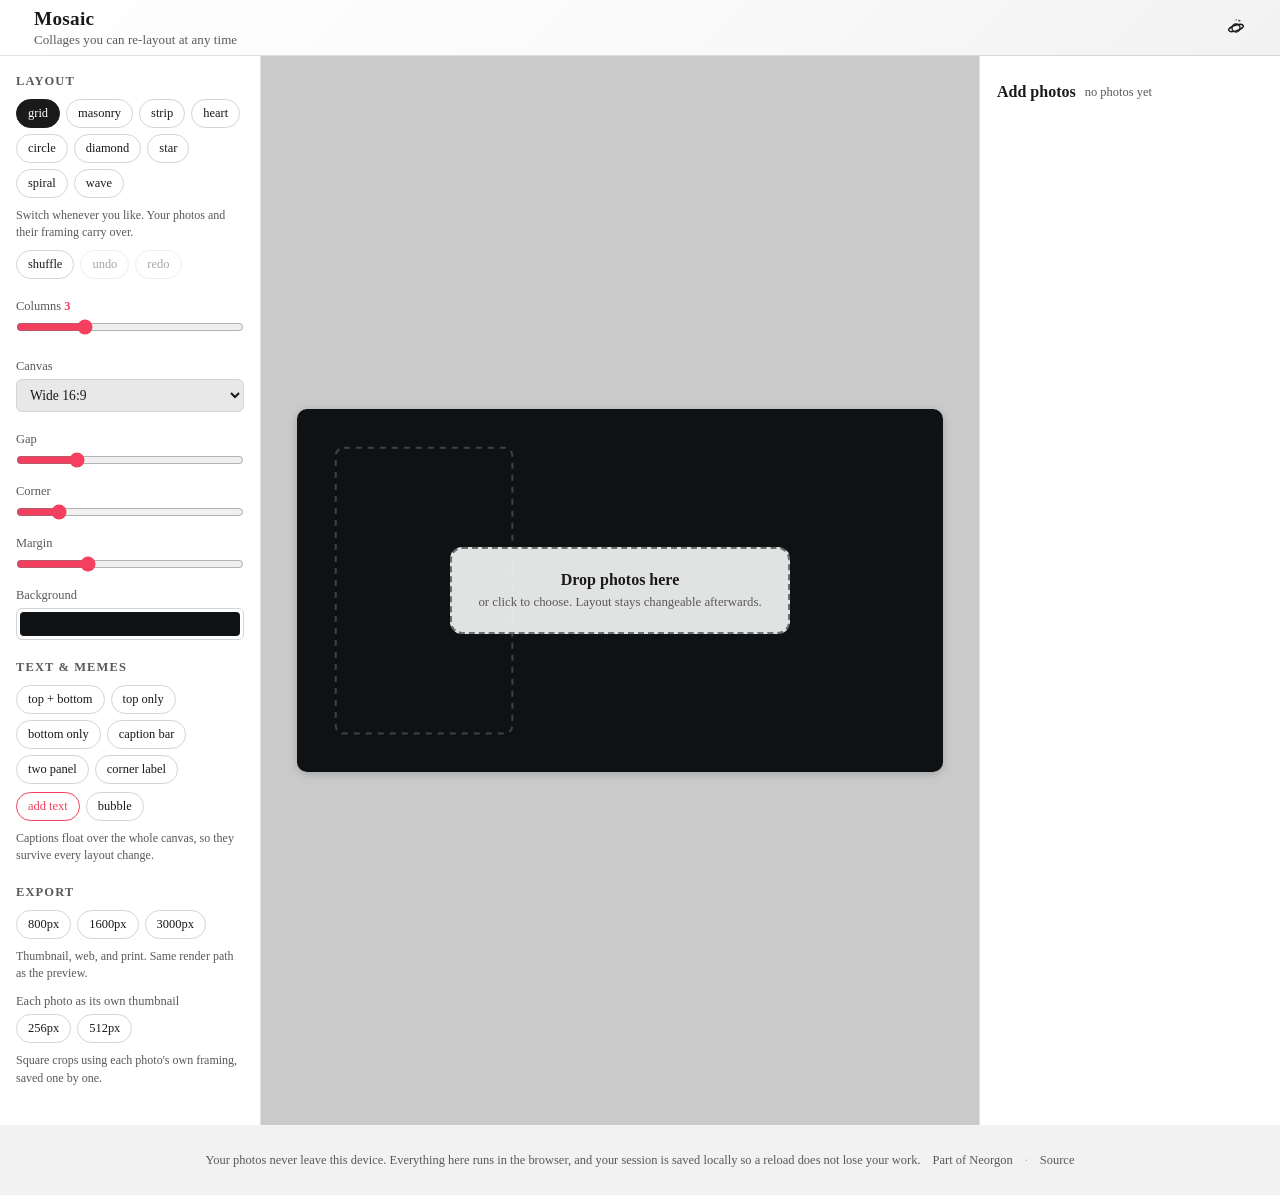
==== index.html @ 2aae2591 "05" ====
<!DOCTYPE html>
<html lang="en">
<head>
  <meta charset="UTF-8">
  <meta name="viewport" content="width=device-width, initial-scale=1.0">
  <title>Mosaic | Photo Collage Maker</title>
  <meta name="description" content="Build photo collages that stay editable: change the grid, shape or column count at any time without losing the photos you already placed">
  <meta property="og:title" content="Mosaic: Photo Collage Maker">
  <meta property="og:description" content="Change the layout after you add the photos. Nothing gets lost">
  <meta property="og:type" content="website">
  <meta property="og:url" content="https://mosaic.neorgon.com/">
  <meta property="og:site_name" content="Neorgon">
  <meta name="twitter:card" content="summary_large_image">
  <meta name="twitter:title" content="Mosaic: Photo Collage Maker">
  <meta name="twitter:description" content="Change the layout after you add the photos. Nothing gets lost">
  <meta name="robots" content="index, follow">
  <link rel="canonical" href="https://mosaic.neorgon.com/">
  <meta property="og:locale" content="en_US">
  <meta name="theme-color" content="#040714">
  <meta property="og:image" content="https://mosaic.neorgon.com/og-preview.jpg">
  <meta property="og:image:width" content="1200">
  <meta property="og:image:height" content="630">
  <meta name="twitter:image" content="https://mosaic.neorgon.com/og-preview.jpg">
  <link rel="icon" type="image/x-icon" href="https://cdn.neorgon.org/v1.0.0/favicon.ico" />
  <!-- Fleet design tokens: canonical, do not redeclare locally (PROJECTS.md section 5) -->
  <link rel="stylesheet" href="https://cdn.neorgon.org/v1.0.0/styles/base.css">
  <link rel="stylesheet" href="css/style.css">
  <!-- Neorgon Header Kit (vendored; ?header=live swaps CSS to CDN). Keep after style.css. The kit owns the header. -->
  <script>(function(){var m=location.search.match(/[?&]theme=([\w-]+)/)||document.cookie.match(/(?:^|;\s*)neo_theme=([\w-]+)/);if(m&&m[1]!=='default')document.documentElement.dataset.theme=decodeURIComponent(m[1]);})();</script>
  <link rel="stylesheet" href="css/neorgon-header.css">
  <link rel="stylesheet" href="css/neorgon-themes.css">
  <link rel="stylesheet" href="https://cdn.neorgon.org/v1.0.0/header/season.css">
  <script defer src="js/neorgon-header.js"></script>
  <!-- Neorgon Footer Kit (vendored). Pins the footer to the viewport floor on short
       pages and builds the meta bar + back-to-top. See packages/neorgon-ui/footer/README.md.
       Optional stamps: <meta name="neo-repo"|"neo-version"|"neo-updated"> -->
  <meta name="neo-repo" content="energon-a-secas/mosaic-site">
  <link rel="stylesheet" href="css/neorgon-footer.css">
  <script defer src="js/neorgon-footer.js"></script>
  <script type="application/ld+json">
  {
    "@context": "https://schema.org",
    "@type": "WebApplication",
    "name": "Mosaic",
    "description": "Build photo collages that stay editable: change the grid, shape or column count at any time without losing the photos you already placed",
    "url": "https://mosaic.neorgon.com/",
    "applicationCategory": "MultimediaApplication",
    "operatingSystem": "Any",
    "offers": { "@type": "Offer", "price": "0", "priceCurrency": "USD" },
    "author": { "@type": "Organization", "name": "Neorgon", "url": "https://neorgon.com/" }
  }
  </script>
</head>
<body data-season="off">

  <a class="skip-link" href="#main">Skip to content</a>

  <!-- Neorgon Header Kit contract (packages/neorgon-ui/header/README.md).
       data-header-mode: hub (glass) | content (sticky gradient) | app (slim, auto-hides on scroll).
       Pick content for learning/content sites, app for tool-dense sites. -->
  <header class="header-bar" data-header-mode="app" data-header-skin="custom">
    <div class="header-logo">
      <a href="./" class="header-title-link">
        <img src="https://cdn.neorgon.org/v1.0.0/energon-classic-logo.png" class="header-logo-img" alt="">
        <div class="header-title-wrap">
        <h1>Mosaic</h1>
        <div class="header-subtitle">Collages you can re-layout at any time</div>
      
        </div>
      </a>
    </div>

    <!-- .header-right owns margin-left:auto; home icon is always last. -->
    <div class="header-right">
      <!-- Action buttons (omit .header-actions entirely if the site has none).
           Mark the 1–2 primary controls with data-keep-mobile, everything else
           collapses into the ⋯ overflow menu at ≤700px (handled by neorgon-header.js).
      <div class="header-actions">
        <button class="btn btn--ghost btn--sm" id="someFeatureBtn" data-keep-mobile>Feature</button>
        <button class="btn btn--ghost btn--sm" id="secondaryBtn">Secondary</button>
      </div>
      -->

      <!-- Auth toggle (Pattern B/C sites): lives in .header-right, keeps data-keep-mobile.
      <button class="auth-toggle" id="authToggle" aria-label="Account" data-keep-mobile>
        <svg viewBox="0 0 24 24" width="22" height="22" fill="none" stroke="currentColor" stroke-width="1.5" stroke-linecap="round" stroke-linejoin="round" xmlns="http://www.w3.org/2000/svg" aria-hidden="true">
          <circle cx="12" cy="12" r="9"/>
          <circle cx="12" cy="10" r="3"/>
          <path d="M6 19c1.2-3 3.5-4 6-4s4.8 1 6 4"/>
        </svg>
      </button>
      -->

      <a class="header-home" href="https://neorgon.com/" title="neorgon.com" aria-label="Neorgon home">
        <svg class="nh-hub-icon" viewBox="0 0 24 24" fill="none" stroke="currentColor" stroke-width="1.5" stroke-linecap="round" stroke-linejoin="round" xmlns="http://www.w3.org/2000/svg" aria-hidden="true">
          <circle cx="12" cy="12" r="4.4"/>
          <ellipse cx="12" cy="12" rx="8.4" ry="3" transform="rotate(-18 12 12)"/>
          <g class="nh-orbit">
            <path d="M17.5 4.2 14.2 2.7l.9 1.4-.6 1.1z" fill="currentColor" stroke="none"/>
            <circle cx="12.6" cy="3" r=".7" fill="currentColor" stroke="none" opacity=".55"/>
            <circle cx="11.1" cy="3.3" r=".55" fill="currentColor" stroke="none" opacity=".35"/>
            <circle cx="9.8" cy="3.7" r=".4" fill="currentColor" stroke="none" opacity=".2"/>
          </g>
        </svg>
      </a>
    </div>
  </header>

  <!-- Auth panel (uncomment when using Pattern B or C, add auth event handlers to js/events.js) -->
  <!--
  <div class="auth-panel" id="authPanel">
    <div class="auth-panel-inner">
      <div id="authGate">
        <div class="auth-tabs">
          <button class="auth-tab active" data-tab="login">Log In</button>
          <button class="auth-tab" data-tab="register">Register</button>
        </div>
        <div class="auth-form" id="authLoginForm">
          <input type="text" id="authLoginUser" placeholder="Username" autocomplete="username" maxlength="20">
          <input type="password" id="authLoginPass" placeholder="Password" autocomplete="current-password">
          <button class="auth-submit" id="authLoginBtn">Log In</button>
        </div>
        <div class="auth-form" id="authRegisterForm" hidden>
          <input type="text" id="authRegUser" placeholder="Choose a username" autocomplete="username" maxlength="20">
          <input type="password" id="authRegPass" placeholder="Choose a password" autocomplete="new-password">
          <button class="auth-submit" id="authRegBtn">Register</button>
        </div>
      </div>
      <div id="authUser" hidden>
        <span class="auth-username" id="authUsername"></span>
        <button class="auth-logout" id="authLogout">Log out</button>
      </div>
    </div>
  </div>
  <div class="auth-divider"></div>
  -->

  <!-- Main content: replace with your app's HTML structure -->
  <main id="main">
    <input type="file" id="file" accept="image/*" multiple hidden>

    <section class="board" aria-label="Collage editor">

      <aside class="rail" id="rail" aria-label="Layout controls">
          <button type="button" class="sheet-close" data-sheet-close>Close</button>
        <div class="grp">
          <h2 class="grp-t">Layout</h2>
          <div class="chips" role="group" aria-label="Layout style">
            <button type="button" class="chip" data-layout="grid">grid</button>
            <button type="button" class="chip" data-layout="masonry">masonry</button>
            <button type="button" class="chip" data-layout="strip">strip</button>
            <button type="button" class="chip" data-layout="heart">heart</button>
            <button type="button" class="chip" data-layout="circle">circle</button>
            <button type="button" class="chip" data-layout="diamond">diamond</button>
            <button type="button" class="chip" data-layout="star">star</button>
            <button type="button" class="chip" data-layout="spiral">spiral</button>
            <button type="button" class="chip" data-layout="wave">wave</button>
          </div>
          <p class="hint">Switch whenever you like. Your photos and their framing carry over.</p>
          <div class="chips" style="margin-top:8px">
            <button type="button" class="chip" data-act="shuffle" title="Shuffle (R)">shuffle</button>
            <button type="button" class="chip" data-act="undo" title="Undo (Cmd Z)" disabled>undo</button>
            <button type="button" class="chip" data-act="redo" title="Redo (Cmd Shift Z)" disabled>redo</button>
          </div>
        </div>

        <div class="grp" data-cols-row>
          <label class="lab" for="cols">Columns <b data-cols-out>3</b></label>
          <input id="cols" type="range" min="1" max="8" step="1" data-param="cols">
        </div>

        <div class="grp">
          <label class="lab" for="ratio">Canvas</label>
          <select id="ratio" data-param="ratio">
            <option value="1:1">Square 1:1</option>
            <option value="4:5">Portrait 4:5</option>
            <option value="9:16">Story 9:16</option>
            <option value="3:2">Landscape 3:2</option>
            <option value="16:9" selected>Wide 16:9</option>
          </select>
        </div>

        <div class="grp">
          <label class="lab" for="gap">Gap</label>
          <input id="gap" type="range" min="0" max="48" step="1" data-param="gap">
          <label class="lab" for="radius">Corner</label>
          <input id="radius" type="range" min="0" max="48" step="1" data-param="radius">
          <label class="lab" for="pad">Margin</label>
          <input id="pad" type="range" min="0" max="80" step="1" data-param="pad">
          <label class="lab" for="bg">Background</label>
          <input id="bg" type="color" data-param="background">
        </div>

        <div class="grp">
          <h2 class="grp-t">Text &amp; memes</h2>
          <div class="chips" data-presets></div>
          <div class="chips" style="margin-top:8px">
            <button type="button" class="chip chip--go" data-act="addtext">add text</button>
            <button type="button" class="chip" data-act="addbubble">bubble</button>
          </div>
          <p class="hint">Captions float over the whole canvas, so they survive every layout change.</p>
        </div>

        <div class="grp">
          <h2 class="grp-t">Export</h2>
          <div class="chips">
            <button type="button" class="chip" data-export="800">800px</button>
            <button type="button" class="chip" data-export="1600">1600px</button>
            <button type="button" class="chip" data-export="3000">3000px</button>
          </div>
          <p class="hint">Thumbnail, web, and print. Same render path as the preview.</p>

          <label class="lab">Each photo as its own thumbnail</label>
          <div class="chips">
            <button type="button" class="chip" data-thumbs="256">256px</button>
            <button type="button" class="chip" data-thumbs="512">512px</button>
          </div>
          <p class="hint">Square crops using each photo's own framing, saved one by one.</p>
        </div>
      </aside>

      <div class="stage-wrap">
        <div class="stage-box">
          <canvas id="stage" aria-label="Collage preview"></canvas>
          <button type="button" id="empty" class="empty">
            <strong>Drop photos here</strong>
            <span>or click to choose. Layout stays changeable afterwards.</span>
          </button>
        </div>
      </div>

      <aside class="side" id="side" aria-label="Photos and editing">
          <button type="button" class="sheet-close" data-sheet-close>Close</button>
        <div class="side-head">
          <button type="button" class="btn btn--sm" data-act="add">Add photos</button>
          <span class="count" id="count">no photos yet</span>
          <button type="button" class="btn btn--ghost btn--sm" data-act="clear">Clear</button>
        </div>
        <ul id="strip" class="strip" aria-label="Photo pool"></ul>

        <div id="textins" class="ins" hidden>
          <h2 class="grp-t">Caption</h2>
          <textarea id="otext" rows="2" data-o="text" aria-label="Caption text"></textarea>
          <div class="chips" data-ofonts></div>
          <label class="lab" for="ocolor">Fill</label>
          <input id="ocolor" type="color" data-o="color">
          <label class="lab" for="ostroke">Outline</label>
          <input id="ostroke" type="color" data-o="stroke">
          <label class="lab" for="ostrokew">Outline weight</label>
          <input id="ostrokew" type="range" min="0" max="0.25" step="0.005" data-o="strokeRatio">
          <label class="lab" for="orot">Rotate</label>
          <input id="orot" type="range" min="-45" max="45" step="1" data-o="rot">
          <label class="lab" for="osize">Box width</label>
          <input id="osize" type="range" min="0.15" max="1" step="0.01" data-o="w">
          <div class="chips">
            <button type="button" class="chip" data-o-toggle="upper">CAPS</button>
            <button type="button" class="chip" data-o-align="left">left</button>
            <button type="button" class="chip" data-o-align="center">centre</button>
            <button type="button" class="chip" data-o-align="right">right</button>
          </div>
          <div class="chips">
            <button type="button" class="chip" data-act="delovl">remove caption</button>
          </div>
          <p class="hint">Drag it on the canvas to move it.</p>
        </div>

        <div id="inspector" class="ins" hidden>
          <h2 class="grp-t" data-ins-name>Photo</h2>
          <p class="hint" style="margin:0 0 10px">Drag a photo to reframe it, scroll to zoom. Hold shift and drag to swap two cells.</p>
          <label class="lab" for="zoom">Zoom</label>
          <input id="zoom" type="range" min="1" max="4" step="0.01" data-tf="zoom">
          <label class="lab" for="ox">Nudge across</label>
          <input id="ox" type="range" min="-1" max="1" step="0.01" data-tf="ox">
          <label class="lab" for="oy">Nudge down</label>
          <input id="oy" type="range" min="-1" max="1" step="0.01" data-tf="oy">
          <label class="lab" for="rot">Rotate</label>
          <input id="rot" type="range" min="-180" max="180" step="1" data-tf="rot">

          <div class="chips">
            <button type="button" class="chip" data-flip="h">flip H</button>
            <button type="button" class="chip" data-flip="v">flip V</button>
            <button type="button" class="chip" data-act="fit">fit square</button>
            <button type="button" class="chip" data-act="reset">reset</button>
          </div>
          <div class="chips">
            <button type="button" class="chip" data-act="hero" title="Make this a 2x2 block (H)">hero 2x2</button>
          </div>

          <label class="lab" for="bright">Brightness</label>
          <input id="bright" type="range" min="40" max="180" step="1" data-adj="bright">
          <label class="lab" for="contrast">Contrast</label>
          <input id="contrast" type="range" min="40" max="200" step="1" data-adj="contrast">
          <label class="lab" for="sat">Saturation</label>
          <input id="sat" type="range" min="0" max="220" step="1" data-adj="sat">

          <label class="lab">Filter</label>
          <div class="chips" data-filters></div>

          <label class="lab" for="tol">Background tolerance</label>
          <input id="tol" type="range" min="8" max="90" step="1" value="32" data-tol>
          <div class="chips">
            <button type="button" class="chip chip--go" data-act="cutout">Remove background</button>
            <button type="button" class="chip" data-act="restore" hidden>Undo cutout</button>
          </div>
          <p class="hint">Flood fill from the edges. Strong on flat backdrops, weak on hair.</p>
        </div>
      </aside>
    </section>

    <nav class="sheet-tabs" aria-label="Editor panels">
      <button type="button" data-sheet="rail" aria-expanded="false" aria-controls="rail">Layout</button>
      <button type="button" data-sheet="side" aria-expanded="false" aria-controls="side">Photos</button>
    </nav>
  </main>

  <footer class="neo-footer" data-footer-mode="minimal">
    Your photos never leave this device. Everything here runs in the browser, and
    your session is saved locally so a reload does not lose your work.
  </footer>

  <script type="module" src="js/app.js"></script>
</body>
</html>
---- css/style.css ----
@media (max-width: 1080px) {
  .board { grid-template-columns: 200px minmax(0, 1fr) 260px; }
  .rail, .side { padding: 14px 12px; }
}

/* ── Phone: the canvas is the app, the panels are drawers ──────────────────
   Stacking three scrolling columns puts the stage below a wall of controls,
   which is the opposite of what someone making a quick collage needs. Instead
   the stage owns the viewport and each panel becomes a bottom sheet, one at a
   time, reachable from a fixed tab bar within thumb range. */
@media (max-width: 780px) {
  .board {
    display: block;
    min-height: calc(100dvh - 56px);
    background: var(--s-surround);
  }
  .stage-wrap {
    padding: 12px;
    min-height: calc(100dvh - 56px - var(--sheet-peek, 56px));
  }

  .rail, .side {
    position: fixed;
    left: 0; right: 0; bottom: 0;
    z-index: 40;
    max-height: 62dvh;
    overflow-y: auto;
    padding: 16px 16px calc(16px + env(safe-area-inset-bottom));
    background: var(--s-panel);
    border-top: 1px solid var(--b-subtle);
    border-radius: 14px 14px 0 0;
    box-shadow: 0 -8px 28px rgba(0,0,0,.16);
    transform: translateY(100%);
    transition: transform .22s var(--ease-out);
  }
  .rail[data-open], .side[data-open] { transform: translateY(0); }

  /* One sheet at a time: a second open sheet would cover the canvas entirely. */
  .sheet-tabs {
    position: fixed;
    left: 0; right: 0; bottom: 0;
    z-index: 50;
    display: flex;
    gap: 8px;
    padding: 8px 12px calc(8px + env(safe-area-inset-bottom));
    background: var(--s-panel);
    border-top: 1px solid var(--b-subtle);
  }
  .sheet-tabs button {
    flex: 1;
    min-height: 44px;            /* WCAG 2.5.8 floor is 24px; 44 is thumb-comfortable */
    font: inherit; font-size: .82rem; font-weight: 600;
    border: 1px solid var(--b-control);
    border-radius: 10px;
    background: transparent;
    color: var(--t-primary);
  }
  .sheet-tabs button[aria-expanded="true"] {
    background: var(--t-primary); color: #fff; border-color: var(--t-primary);
  }
  .sheet-close {
    position: sticky; top: 0; z-index: 1;
    display: block; min-height: 44px;
    /* Pull out to the sheet's padding so the bar spans full width, then push the
       content clear of it. Without the bottom margin the first heading scrolls
       under an opaque sticky bar and reads as clipped. */
    margin: -16px -16px 18px;
    width: calc(100% + 32px);
    padding: 12px;
    border: 0; border-bottom: 1px solid var(--b-hairline);
    background: var(--s-panel); color: var(--t-secondary);
    font: inherit; font-size: .82rem; cursor: pointer;
  }
  .rail .grp:first-of-type, .side .side-head { margin-top: 0; }

  /* Controls get thumb-sized rather than mouse-sized. */
  .chip { min-height: 36px; padding: 8px 13px; }
  .thumb-x { opacity: 1; width: 26px; height: 26px; }   /* no hover on touch */
  input[type="range"] { height: 32px; }
  .strip { grid-template-columns: repeat(auto-fill, minmax(64px, 1fr)); }
}

@media (min-width: 781px) { .sheet-tabs, .sheet-close { display: none; } }

/* ── Reset & base ──────────────────────────────────────────── */
*, *::before, *::after { margin: 0; padding: 0; box-sizing: border-box; }

/*
 * ── Design tokens ─────────────────────────────────────────────
 *
 * Canonical tokens (colors, font, type scale, spacing, radii) come from the CDN:
 *   https://cdn.neorgon.org/v1.0.0/styles/base.css   (linked in index.html)
 * Do NOT redeclare them here — a local copy is how the fleet drifted. The block
 * below holds only what base.css does not define, plus the per-site accent.
 *
 * Motion: base.css still ships --ease-snap (bounce) for legacy sites, but it is
 * deprecated for new work (impeccable law: ease-out exponential, no bounce).
 * Use --ease-out below.
 */

:root {
  /* Per-site identity — set to this site's hub card accent (PROJECTS.md section 4) */
  --accent: #f43f5e;
  --accent-bright: #fb7185;

  /* Site extras base.css does not define */
  --surface-toast: #1a1730;
  --danger: #e11d48;
  --danger-hover: #f43f5e;
  --ease-out: cubic-bezier(0.22, 1, 0.36, 1);
  --control-height: 44px;
  --control-height-sm: 36px;
  --shadow-card: 0 12px 28px rgba(15, 23, 42, 0.5);
  --shadow-modal: 0 24px 48px rgba(2, 6, 23, 0.58);
  --z-sticky-header: 200;
  --z-modal: 400;
  --z-toast: 500;
}

/* Author display values (e.g. .section/.stack flex) would otherwise defeat the
   hidden attribute — restore its authority once, globally. */
[hidden] { display: none !important; }

html { height: 100%; }
body {
  font-family: var(--font);
  background: var(--bg);
  min-height: 100%;
  color: var(--text-primary);
  display: flex; flex-direction: column;
}

body.modal-open {
  overflow: hidden;
}

main#main {
  flex: 1;
  display: flex;
  flex-direction: column;
  min-height: 0;
  width: 100%;
}

/* ── Layout ────────────────────────────────────────────────── */
/*
 * GOTCHA: body { display:flex; flex-direction:column } + margin: 0 auto
 * on a child collapses its width — always pair with width: 100%.
 *
 * GOTCHA: External images (YouTube ggpht, Gravatar, etc.) may block loading
 * when the Referer header points to localhost or an unknown origin. Fix:
 * 1. Add <meta name="referrer" content="no-referrer"> in <head> (global)
 * 2. Or add referrerpolicy="no-referrer" on each <img> tag
 */
.container {
  max-width: 900px;
  width: 100%;
  margin: 0 auto;
  padding: var(--space-6);
  flex: 1;
}

/* Vertical rhythm: use inside .container or nested regions */
.stack {
  display: flex;
  flex-direction: column;
  gap: var(--space-6);
}
.stack--tight { gap: var(--space-4); }
.stack--loose { gap: var(--space-8); }

/* Page section: title row + body (replaces “card everything” for grouping) */
.section {
  display: flex;
  flex-direction: column;
  gap: var(--space-4);
}
.section__header {
  display: flex;
  flex-wrap: wrap;
  align-items: flex-end;
  justify-content: space-between;
  gap: var(--space-4);
}
.section__titles {
  display: flex;
  flex-direction: column;
  gap: var(--space-1);
  min-width: 0;
}
.section__title {
  font-size: var(--text-xl);
  font-weight: 600;
  letter-spacing: 0.02em;
  color: var(--text-primary);
}
.section__lead {
  font-size: var(--text-sm);
  color: var(--text-muted);
  line-height: 1.45;
  max-width: 52ch;
}
.section__lead code {
  font-family: ui-monospace, SFMono-Regular, Menlo, Monaco, Consolas, "Liberation Mono", monospace;
  font-size: 0.92em;
  color: var(--text-secondary);
}
.stack > .card { margin-bottom: 0; }
.toolbar {
  display: flex;
  flex-wrap: wrap;
  align-items: center;
  gap: var(--space-2);
}

/* ── Header ────────────────────────────────────────────────────
 * Owned by the Neorgon Header Kit (css/neorgon-header.css — canonical
 * source: packages/neorgon-ui/header/). Do NOT style .header-bar,
 * .header-logo*, .header-title-link, .header-subtitle, .header-right,
 * .header-actions, or .header-home here. Auth styles (.auth-*) stay
 * site-owned below.
 */
nav {
  display: flex;
  align-items: center;
  gap: var(--space-2);
}

/* ── Buttons (canonical) ─────────────────────────────────────
 * Use .btn + a variant. Aliases: .nav-link = toolbar ghost; .auth-* map below.
 */
.btn {
  display: inline-flex;
  align-items: center;
  justify-content: center;
  gap: var(--space-2);
  min-height: var(--control-height);
  padding: 0 var(--space-4);
  border-radius: var(--radius-sm);
  font-family: inherit;
  font-size: var(--text-sm);
  font-weight: 600;
  line-height: 1.2;
  text-decoration: none;
  cursor: pointer;
  border: 1px solid transparent;
  background: transparent;
  color: var(--text-primary);
  transition:
    background-color var(--dur),
    color var(--dur),
    border-color var(--dur),
    box-shadow var(--dur),
    transform var(--dur-fast);
  -webkit-tap-highlight-color: transparent;
}
.btn:disabled,
.btn[aria-disabled="true"] {
  opacity: 0.45;
  cursor: not-allowed;
  pointer-events: none;
}
.btn--sm {
  min-height: var(--control-height-sm);
  padding: 0 var(--space-3);
  font-size: var(--text-xs);
}
.btn--block { width: 100%; }
.btn--icon {
  min-width: var(--control-height);
  padding: 0;
}
.btn--primary {
  background: var(--accent);
  color: #fff;
  border-color: transparent;
}
.btn--primary:hover { background: var(--accent-bright); }
.btn--secondary {
  background: var(--surface-2);
  color: var(--text-primary);
  border-color: var(--border-strong);
}
.btn--secondary:hover {
  background: rgba(255, 255, 255, 0.1);
}
.btn--ghost {
  background: transparent;
  color: rgba(255,255,255,0.92);
  border-color: rgba(255,255,255,0.18);
}
.btn--ghost:hover {
  background: rgba(255,255,255,0.1);
  color: #fff;
}
.btn--danger {
  background: var(--danger);
  color: #fff;
  border-color: transparent;
}
.btn--danger:hover { background: var(--danger-hover); }

/* Toolbar ghost (header nav) — same as .btn.btn--ghost.btn--sm */
.nav-link {
  display: inline-flex;
  align-items: center;
  justify-content: center;
  min-height: var(--control-height);
  padding: 0 var(--space-3);
  border: 1px solid rgba(255,255,255,0.18);
  border-radius: var(--radius-sm);
  background: transparent;
  color: rgba(255,255,255,0.92);
  cursor: pointer;
  font-family: inherit;
  font-size: var(--text-sm);
  font-weight: 600;
  transition: background-color var(--dur), color var(--dur), border-color var(--dur);
}
.nav-link:hover {
  background: rgba(255,255,255,0.1);
  color: #fff;
}

.auth-toggle {
  display: flex;
  align-items: center;
  justify-content: center;
  min-width: var(--control-height);
  min-height: var(--control-height);
  padding: 0;
  border: 1px solid rgba(255,255,255,0.18);
  border-radius: var(--radius-sm);
  background: transparent;
  color: rgba(255,255,255,0.92);
  cursor: pointer;
  font-family: inherit;
  transition: background-color var(--dur), color var(--dur), border-color var(--dur);
}
.auth-toggle:hover {
  background: rgba(255,255,255,0.1);
  color: #fff;
}
.auth-toggle svg {
  width: 22px;
  height: 22px;
  flex-shrink: 0;
  display: block;
}
.auth-toggle.logged-in { color: var(--accent); }
.auth-toggle.logged-in svg circle:nth-of-type(2) {
  fill: currentColor;
  stroke: none;
}

/* ── Sheet (inline panel under header) — not a modal ─────────
 * Use for auth, filters, compact forms. No backdrop; page scrolls.
 * For blocking overlays use .modal below.
 */
.auth-panel {
  background: rgba(255,255,255,0.02);
  border-bottom: 1px solid var(--border-subtle);
  max-height: 0;
  overflow: hidden;
  transition: max-height 0.3s ease-out;
}
.auth-panel.open { max-height: 300px; }
.auth-panel-inner {
  padding: var(--space-6);
  max-width: 400px;
  margin: 0 auto;
}
.auth-tabs {
  display: flex;
  gap: var(--space-2);
  margin-bottom: var(--space-4);
}
.auth-tab {
  flex: 1;
  min-height: var(--control-height-sm);
  padding: 0 var(--space-4);
  border: 1px solid var(--border);
  border-radius: var(--radius-sm);
  background: transparent;
  color: var(--text-muted);
  cursor: pointer;
  font-family: inherit;
  font-size: var(--text-sm);
  font-weight: 600;
  transition: background-color var(--dur), color var(--dur), border-color var(--dur);
}
.auth-tab.active {
  background: var(--surface-2);
  color: var(--text-primary);
  border-color: var(--border-strong);
}
.auth-form input {
  width: 100%;
  padding: var(--space-3) var(--space-4);
  margin-bottom: var(--space-3);
  border: 1px solid var(--border);
  border-radius: var(--radius-sm);
  background: var(--surface-1);
  color: var(--text-primary);
  font-size: var(--text-sm);
  font-family: inherit;
}
.auth-submit {
  width: 100%;
  min-height: var(--control-height);
  padding: 0 var(--space-4);
  border: none;
  border-radius: var(--radius-sm);
  background: var(--accent);
  color: #fff;
  font-family: inherit;
  font-weight: 600;
  font-size: var(--text-sm);
  cursor: pointer;
  transition: background-color var(--dur);
}
.auth-submit:hover { background: var(--accent-bright); }
#authUser {
  display: flex;
  align-items: center;
  justify-content: space-between;
  gap: var(--space-4);
}
.auth-username {
  color: var(--text-primary);
  font-weight: 600;
}
.auth-logout {
  min-height: var(--control-height-sm);
  padding: 0 var(--space-3);
  border: 1px solid var(--border);
  border-radius: var(--radius-sm);
  background: transparent;
  color: var(--text-muted);
  cursor: pointer;
  font-family: inherit;
  font-size: var(--text-sm);
  font-weight: 600;
  transition: background-color var(--dur), color var(--dur), border-color var(--dur);
}
.auth-logout:hover {
  background: var(--surface-2);
  color: var(--text-primary);
}
.auth-divider {
  height: 1px;
  background: var(--border-subtle);
}

/* ── Modal (blocking overlay) ──────────────────────────────── */
.modal[hidden] {
  display: none !important;
}
.modal {
  position: fixed;
  inset: 0;
  z-index: var(--z-modal);
  display: flex;
  align-items: center;
  justify-content: center;
  padding: var(--space-4);
}
.modal__backdrop {
  position: absolute;
  inset: 0;
  background: rgba(2, 4, 12, 0.85);
  -webkit-backdrop-filter: blur(10px); /* Safari still needs the prefix */
  backdrop-filter: blur(10px);
}
.modal__dialog {
  position: relative;
  z-index: 1;
  display: flex;
  flex-direction: column;
  width: min(100%, 520px);
  max-height: min(90vh, 680px);
  overflow: hidden;
  background: var(--surface-1);
  border: 1px solid var(--border-strong);
  border-radius: var(--radius-lg);
  box-shadow: var(--shadow-modal);
}
/* For modals holding option grids or editors — narrow dialogs cramp them */
.modal__dialog--wide {
  width: min(100%, 760px);
}
.modal__header {
  display: flex;
  align-items: center;
  justify-content: space-between;
  gap: var(--space-4);
  padding: var(--space-4) var(--space-6);
  border-bottom: 1px solid var(--border-subtle);
}
.modal__header h2 {
  font-size: var(--text-lg);
  font-weight: 600;
  color: var(--text-primary);
}
.modal__body {
  padding: var(--space-6);
  overflow: auto;
  font-size: var(--text-sm);
  color: var(--text-secondary);
  line-height: 1.55;
}
.modal__body code {
  font-family: ui-monospace, SFMono-Regular, Menlo, Monaco, Consolas, "Liberation Mono", monospace;
  font-size: 0.9em;
  color: var(--text-primary);
}
.modal__footer {
  display: flex;
  flex-wrap: wrap;
  justify-content: flex-end;
  gap: var(--space-2);
  padding: var(--space-4) var(--space-6);
  border-top: 1px solid var(--border-subtle);
}

/* ── Card ──────────────────────────────────────────────────── */
/*
 * GOTCHA: backdrop-filter creates a stacking context — dropdowns inside
 * a card can be clipped by a later card's stacking context. Fix by adding
 * position: relative; z-index: 10 to the card that owns the open dropdown.
 *
 * Default: static surface (no hover lift — avoids generic “dashboard demo”).
 * Use .card--interactive for raised hover + entrance motion.
 *
 * GOTCHA: a <button> or <a> used AS a card does not inherit body text color —
 * buttons default to canvas text (near-black), rendering invisible on the dark
 * bg. When a card is an interactive element, set color: var(--text-primary)
 * and font-family: var(--font) explicitly on it.
 */
.card {
  background: var(--surface-1);
  border: 1px solid var(--border);
  border-radius: var(--radius-lg);
  padding: var(--space-6);
  margin-bottom: var(--space-6);
  backdrop-filter: blur(10px);
  transition: border-color var(--dur), box-shadow var(--dur);
}
.card:hover {
  border-color: var(--border-strong);
  box-shadow: 0 8px 20px rgba(15, 23, 42, 0.45);
}
.card--interactive {
  transition:
    transform var(--dur) ease-out,
    box-shadow var(--dur) ease-out,
    border-color var(--dur);
  animation: fadeIn 0.35s ease-out both;
}
.card--interactive:hover {
  transform: translateY(-3px);
  box-shadow: var(--shadow-card);
  border-color: var(--border-strong);
}
.card--enter {
  animation: fadeIn 0.35s ease-out both;
}
.card--flat:hover {
  box-shadow: none;
}
/* Card with an action row, in an equal-height grid: pin the toolbar to the
   bottom so buttons align across cards whose text wraps differently. */
.card--actions {
  display: flex;
  flex-direction: column;
}
.card--actions > .toolbar:last-child {
  margin-top: auto;
}

/* ── Button press feedback ─────────────────────────────────── */
button:active,
.btn:active,
.nav-link:active,
.auth-toggle:active,
.auth-tab:active,
.auth-submit:active,
.auth-logout:active {
  transform: scale(0.98);
  transition-duration: var(--dur-fast);
}

@keyframes fadeIn {
  from { opacity: 0; transform: translateY(6px); }
  to   { opacity: 1; transform: translateY(0); }
}

/* ── Skeleton loading ──────────────────────────────────────── */
@keyframes shimmer { to { background-position: -200% 0; } }
.skeleton {
  background: linear-gradient(90deg, var(--surface-1) 25%, var(--surface-2) 50%, var(--surface-1) 75%);
  background-size: 200% 100%;
  animation: shimmer 1.5s ease-in-out infinite;
  border-radius: var(--radius);
}

/* ── Toast ─────────────────────────────────────────────────── */
.toast {
  position: fixed;
  bottom: var(--space-6);
  right: var(--space-6);
  z-index: var(--z-toast);
  max-width: min(360px, calc(100vw - var(--space-8)));
  background: var(--surface-toast);
  border: 1px solid var(--border);
  border-radius: var(--radius);
  padding: var(--space-3) var(--space-4);
  font-size: var(--text-sm);
  color: var(--text-primary);
  box-shadow: var(--shadow-card);
  pointer-events: none;
  transform: translateY(8px);
  opacity: 0;
  transition: opacity 0.2s ease-out, transform 0.2s ease-out;
}
.toast.visible {
  opacity: 1;
  transform: translateY(0);
}

/* ── Footer ────────────────────────────────────────────────────
   Owned by the Neorgon Footer Kit (css/neorgon-footer.css).
   Don't add .neo-footer rules here — edit packages/neorgon-ui/footer/
   and re-run sync-footer.sh. */

/* ── Focus styles ──────────────────────────────────────────── */
:focus-visible {
  outline: 2px solid var(--accent-bright);
  outline-offset: 2px;
}

/* ── Skip link ─────────────────────────────────────────────── */
.skip-link {
  position: absolute;
  top: -100%;
  left: var(--space-4);
  z-index: 1000;
  padding: var(--space-2) var(--space-4);
  background: var(--accent-bright);
  color: #000;
  font-weight: 600;
  font-size: var(--text-sm);
  border-radius: 0 0 var(--radius-sm) var(--radius-sm);
  text-decoration: none;
  transition: top var(--dur);
}
.skip-link:focus { top: 0; }

/* ── Reduced motion ────────────────────────────────────────── */
@media (prefers-reduced-motion: reduce) {
  *, *::before, *::after {
    animation-duration: 0.01ms !important;
    animation-iteration-count: 1 !important;
    transition-duration: 0.01ms !important;
  }
  .card--interactive:hover { transform: none; }
}

/* ── Responsive ────────────────────────────────────────────── */
@media (max-width: 600px) {
  .container { padding: var(--space-4); }
  .toast {
    left: var(--space-4);
    right: var(--space-4);
    max-width: none;
  }
}


/* ══ Editor light dialect ═════════════════════════════════════════════════
   SIGNED in docs/design/dialects.md 2026-08-17.

   Every neutral here is strictly R=G=B. A tinted grey induces its complement
   into adjacent photographs through chromatic induction, which in a tool whose
   job is judging images is a correctness defect and not a matter of taste.

   The canvas surround is #CACACA (Munsell N8), the print industry's surround
   for colour comparison. It is deliberately NOT white: a white field makes
   users systematically over-brighten every photo they edit.
   ════════════════════════════════════════════════════════════════════════ */
:root {
  color-scheme: light;

  --s-page:     #F2F2F2;   /* chrome behind panels; not white, so panels read as objects */
  --s-panel:    #FFFFFF;   /* narrow strips only, never adjacent to a photo */
  --s-sunken:   #E8E8E8;   /* wells and tracks; in light themes recession goes darker */
  --s-surround: #CACACA;   /* THE CANVAS SURROUND. Munsell N8. */

  --b-hairline: #E2E2E2;
  --b-subtle:   #D4D4D4;   /* thumbnail keylines, panel edges */
  --b-control:  #6E6E6E;   /* the one border clearing 3:1 on every surface incl. surround */

  --t-primary:   #1A1A1A;  /* 17.40:1 on panel, 15.55 on page */
  --t-secondary: #595959;  /*  7.00:1 on panel,  5.72 on sunken */
  --t-disabled:  #9E9E9E;  /*  2.68:1, exempt under SC 1.4.3 */

  /* Alias EVERY colour token base.css defines. Missing one is not a partial
     override, it is white-on-white: --text-primary alone left every chip, button
     and select painting #f9f9f9 on a white panel. */
  --bg:              var(--s-page);
  --surface-1:       var(--s-panel);
  --surface-2:       var(--s-sunken);
  --text-primary:    var(--t-primary);
  --text-secondary:  var(--t-secondary);
  --text-muted:      var(--t-secondary);
  --border:          var(--b-subtle);
  --border-strong:   var(--b-control);
  --border-subtle:   var(--b-hairline);

  --sh-raised:   0 1px 2px rgba(0,0,0,.10), 0 0 0 1px rgba(0,0,0,.06);
  --sh-artboard: 0 2px 8px rgba(0,0,0,.18);
  --sh-keyline:  inset 0 0 0 1px var(--b-subtle);
}

/* base.css paints the fleet dark; this dialect owns its own page surface. */
html, body { background: var(--s-page); color: var(--t-primary); }

/* The header kit is dark-by-design, so this site declares its own light bar.
   data-header-skin="custom" is the one sanctioned exception to "no site-local
   header CSS"; data-season="off" keeps an armed seasonal theme from repainting
   a colour-judging surface. */
html:not([data-theme]) .header-bar[data-header-skin="custom"] {
  --header-bg-start: #FFFFFF;
  --header-bg-mid:   #FAFAFA;
  --header-bg-end:   #F2F2F2;
  --header-accent:   #1A1A1A;
  --header-text:     #1A1A1A;
  --header-text-dim: #595959;
  --header-icon-color: #1A1A1A;
  --header-border:        #E2E2E2;
  --header-border-strong: #D4D4D4;
  --header-control-border:#6E6E6E;
  --header-menu-bg:    #FFFFFF;
  --header-menu-hover: #EDEDED;
  --header-edge-from:  #E2E2E2;
  --header-edge-to:    #D4D4D4;
}

/* ══ Mosaic ═══════════════════════════════════════════════════════════════
   Tokens come from the CDN base.css. Nothing here redeclares a colour, type
   or spacing token; --accent in the block above is the one identity knob.
   ════════════════════════════════════════════════════════════════════════ */

#main { padding: 0; }

.board {
  display: grid;
  grid-template-columns: 260px minmax(0, 1fr) 300px;
  gap: 1px;
  background: var(--b-hairline);
  min-height: calc(100dvh - 56px - 70px);
}

.rail, .side { background: var(--s-panel); padding: 18px 16px; overflow-y: auto; }
.side { display: flex; flex-direction: column; gap: 14px; }

.grp { margin-bottom: 20px; }
.grp-t {
  font-size: .78rem; letter-spacing: .09em; text-transform: uppercase;
  color: var(--text-muted); margin: 0 0 10px; font-weight: 700;
}
.lab {
  display: block; font-size: .78rem; color: var(--text-muted);
  margin: 12px 0 5px;
}
.lab b { color: var(--accent); font-variant-numeric: tabular-nums; }
.hint { font-size: .75rem; color: var(--text-muted); margin: 9px 0 0; line-height: 1.45; }

.chips { display: flex; flex-wrap: wrap; gap: 6px; }
.chip {
  font: inherit; font-size: .78rem; padding: 6px 11px; border-radius: 999px;
  border: 1px solid var(--border); background: transparent; color: var(--text-primary);
  cursor: pointer; transition: border-color .18s var(--ease-out), color .18s var(--ease-out);
}
.chip:hover { border-color: var(--accent); color: var(--accent); }
.chip.is-on { border-color: var(--t-primary); background: var(--t-primary); color: #fff; }
.chip--go { border-color: var(--accent); color: var(--accent); }
.chip:focus-visible, .thumb:focus-visible { outline: 2px solid var(--accent); outline-offset: 2px; }

input[type="range"] { width: 100%; accent-color: var(--accent); }
input[type="color"] {
  width: 100%; height: 32px; padding: 0; border: 1px solid var(--border);
  border-radius: 6px; background: transparent; cursor: pointer;
}
select {
  width: 100%; font: inherit; font-size: .85rem; padding: 7px 9px;
  border-radius: 6px; border: 1px solid var(--border);
  background: var(--surface-2); color: var(--text-primary);
}

/* ── stage ── */
.stage-wrap {
  display: grid; place-items: center; padding: 20px; min-height: 340px;
  background: var(--s-surround);   /* Munsell N8, the judging surround */
}
.stage-box { position: relative; display: grid; place-items: center; width: 100%; height: 100%; }
#stage {
  border-radius: 10px; box-shadow: var(--sh-artboard);
  touch-action: none;   /* the canvas owns pan and pinch, not the page */ max-width: 100%;
}
.empty {
  position: absolute; inset: 0; margin: auto; width: min(78%, 340px); height: fit-content;
  display: grid; gap: 6px; padding: 22px; border-radius: 12px; cursor: pointer;
  border: 2px dashed var(--b-control); background: color-mix(in srgb, var(--s-panel) 88%, transparent);
  color: var(--text-primary); font: inherit; text-align: center;
}
.empty strong { font-size: 1rem; }
.empty span { font-size: .8rem; color: var(--text-muted); }
.empty:hover { border-color: var(--accent); }
body.is-dropping .empty { border-color: var(--accent); }

/* ── photo strip ── */
.side-head { display: flex; align-items: center; gap: 8px; }
.count { font-size: .78rem; color: var(--text-muted); margin-right: auto; }
.strip {
  list-style: none; margin: 0; padding: 0;
  display: grid; grid-template-columns: repeat(auto-fill, minmax(72px, 1fr)); gap: 8px;
}
.thumb {
  position: relative; aspect-ratio: 1; border-radius: 8px; overflow: hidden;
  border: 2px solid transparent; cursor: grab; background: var(--s-sunken);
  box-shadow: var(--sh-keyline);
}
.thumb canvas { width: 100%; height: 100%; display: block; }
.thumb.is-sel { border-color: var(--t-primary); box-shadow: 0 0 0 2px #fff inset; }
.thumb-x {
  position: absolute; top: 3px; right: 3px; width: 20px; height: 20px; line-height: 1;
  border: 0; border-radius: 50%; background: rgba(0,0,0,.62); color: #fff;
  font-size: 15px; cursor: pointer; opacity: 0; transition: opacity .15s var(--ease-out);
}
.thumb:hover .thumb-x, .thumb-x:focus-visible { opacity: 1; }
.thumb-cut {
  position: absolute; left: 3px; bottom: 3px; font-size: .58rem; letter-spacing: .06em;
  padding: 1px 5px; border-radius: 4px; background: var(--accent); color: #fff;
}

.ins { border-top: 1px solid var(--border); padding-top: 14px; }

@media (max-width: 1080px) {
  .board { grid-template-columns: 1fr; }
  .rail, .side { max-height: none; }
  .stage-wrap { order: -1; }
}
@media (prefers-reduced-motion: reduce) {
  .chip, .thumb-x { transition: none; }
}

/* Chrome paints the colour input's wrapper white unless the swatch is styled. */
input[type="color"]::-webkit-color-swatch-wrapper { padding: 3px; }
input[type="color"]::-webkit-color-swatch { border: 0; border-radius: 4px; }

.chip[disabled] { opacity: .38; cursor: not-allowed; }
.chip[disabled]:hover { border-color: var(--border); color: var(--text-primary); }

#otext {
  width: 100%; font: inherit; font-size: .85rem; padding: 8px 9px; resize: vertical;
  border-radius: 6px; border: 1px solid var(--border);
  background: var(--surface-2); color: var(--text-primary);
}
---- css/neorgon-header.css ----
/* ══════════════════════════════════════════════════════════════
   Neorgon Header Kit — header.css
   Canonical source: packages/neorgon-ui/header/
   Vendored per site as css/neorgon-header.css — do not edit copies.
   Live CDN: https://cdn.neorgon.org/v1.0.0/header/header.css
   ══════════════════════════════════════════════════════════════ */

:root {
  /* Geometry */
  --header-h: 68px;
  --header-h-app: 56px;
  --header-control-h: 40px; /* every header control (buttons, ⋯, palette, home) shares this height */
  /* Logo height. A token, not a literal, so a site can make the mark carry more
     weight without forking the kit. Default 36px = the historical value, so
     nothing changes for a site that never sets it. The bar is 68px with no
     vertical padding, so ~52px is the practical ceiling before the mark starts
     to look wedged against the edges. */
  --header-logo-h: 36px;
  --header-logo-h-mobile: 28px;

  /* Palette — themes override these (see themes.css) */
  --header-bg-start: #B015B0;
  --header-bg-mid: #3D0080;
  --header-bg-end: #040714;
  /* Kept here for anything that references the composed gradient, but the
     authoritative copy is re-declared on .header-bar below — see the note
     there before changing either. */
  --header-bg: linear-gradient(in oklch 135deg, var(--header-bg-start) 0%, var(--header-bg-mid) 50%, var(--header-bg-end) 100%);
  --header-glass: rgba(0, 9, 18, .35);
  --header-text: #f9f9f9;
  --header-text-dim: rgba(255, 255, 255, .72);
  --header-border: rgba(255, 255, 255, .07);
  --header-border-strong: rgba(255, 255, 255, .22);
  --header-accent: #e879f9;
  --header-menu-bg: #10142a;
  --header-menu-hover: rgba(255, 255, 255, .08);

  /* Focus ring — near-white with a whisper of the brand hue so it never
     reads as a stray browser default. 5.77:1 (bright end) to 17.98:1
     (dark end) against the bar, 16.54:1 on the menu. Themes may override. */
  --header-focus: oklch(0.97 0.02 320);
  --header-focus-w: 2px;

  /* Icon sizing. Two tokens: a filled glyph reads heavier than a stroked
     one in the same box, so the solid home icon is set smaller to match
     optically. */
  --header-icon: 22px;        /* stroked glyphs (palette) */
  --header-icon-solid: 20px;  /* filled glyphs (home) */

  /* ease-out-quart: fast start, long settle, no overshoot. */
  --header-ease: cubic-bezier(.22, 1, .36, 1);
  --header-ease-in: cubic-bezier(.55, 0, 1, .45);
}

/* Colour judgements about the DEFAULT gradient specifically. Scoped to
   html:not([data-theme]) because themes.css sets these per theme at the
   same specificity as :root — a :root override here would silently
   overwrite all five palettes. Every consumer below pairs them with a
   var() fallback to the theme's own token. */
html:not([data-theme]) {
  /* --header-border-strong (.22) measures 1.91-1.95:1 on the bar, below
     the 3:1 WCAG 1.4.11 needs for a control boundary. .42 gives 3.73-4.02:1. */
  --header-control-border: rgba(255, 255, 255, .42);

  /* --header-bg-end (#040714) is identical to the standard page
     background, so a flat hairline measures 1.14:1 on the right half.
     The bar's luminance swings 43x left-to-right, so the edge ramps too. */
  --header-edge-from: rgba(255, 255, 255, .10);
  --header-edge-to: rgba(255, 255, 255, .34);

  /* .72 measures 4.14:1 at the start of the subtitle span — below AA.
     Split from the icon colour, which only needs 3:1 as non-text. */
  --header-text-dim: rgba(255, 255, 255, .82);
  --header-icon-color: rgba(255, 255, 255, .78);
}

/* ══════════════════════════════════════════════════════════════
   SKINS — site-level identity, opt-in per site
   ────────────────────────────────────────────────────────────
   A skin replaces the default magenta gradient for ONE site whose
   own palette clashes with it. Set it in the site's markup:

     <header class="header-bar" data-header-mode="content"
             data-header-skin="brass">

   This is NOT the theme system. Precedence, by design:

     visitor choice (?theme= / cookie)  >  season (CDN)  >  skin  >  kit default

   A site that should sit out every season keeps its skin with
   `<html lang="en" data-season="off">` — see season.css. That declines
   the fleet's decoration only; a visitor's ?theme= still wins.

   Named skins below are the reusable ones. For a one-off palette no
   other site would share, use `data-header-skin="custom"` and declare
   the tokens in the site's own CSS — contract at the end of this block.

   Two cascade facts make that ordering work, and both are easy to
   get wrong:

   1. A declaration ON .header-bar beats a value INHERITED from
      <html>, whatever the specificity. Visitor themes declare on
      <html>, so every skin is scoped `html:not([data-theme])` —
      the moment a visitor picks a theme, all skins stop matching.
   2. Season rules in season.css carry a matching
      `[data-header-skin]` selector one step more specific than the
      skin rules below, so an armed season still flips skinned
      sites. Do not raise the specificity here without raising it
      there too, or skinned sites will silently sit out the season.

   Each skin re-tunes the edge ramp and control border for its own
   surface — those defaults are calibrated to the magenta gradient
   and are wrong on a black bar.
   ══════════════════════════════════════════════════════════════ */

/* ink — near-black neutral. The default choice for a site whose
   palette the magenta gradient fights. */
html:not([data-theme]) .header-bar[data-header-skin="ink"] {
  --header-bg-start: #14161c;
  --header-bg-mid: #0b0d12;
  --header-bg-end: #050609;
  --header-glass: rgba(10, 12, 16, .55);
  --header-accent: #cbd5e1;
  --header-text: #f4f4f5;
  --header-text-dim: rgba(255, 255, 255, .78);
  --header-icon-color: rgba(255, 255, 255, .74);
  --header-border: rgba(255, 255, 255, .09);
  --header-border-strong: rgba(255, 255, 255, .24);
  --header-control-border: rgba(255, 255, 255, .44);
  --header-menu-bg: #14161c;
  --header-menu-hover: rgba(255, 255, 255, .09);
  /* A near-black bar sits close to the page in luminance at BOTH ends,
     so the edge has to be brighter than the gradient's ramp. */
  --header-edge-from: rgba(255, 255, 255, .26);
  --header-edge-to: rgba(255, 255, 255, .26);
}

/* carbon — flat true black, no gradient. The most restrained option;
   the hairline does all the separating. */
html:not([data-theme]) .header-bar[data-header-skin="carbon"] {
  --header-bg-start: #08080a;
  --header-bg-mid: #08080a;
  --header-bg-end: #08080a;
  --header-glass: rgba(0, 0, 0, .6);
  --header-accent: #e5e5e5;
  --header-text: #fafafa;
  --header-text-dim: rgba(255, 255, 255, .76);
  --header-icon-color: rgba(255, 255, 255, .72);
  --header-border: rgba(255, 255, 255, .12);
  --header-border-strong: rgba(255, 255, 255, .26);
  --header-control-border: rgba(255, 255, 255, .46);
  --header-menu-bg: #101012;
  --header-menu-hover: rgba(255, 255, 255, .1);
  --header-edge-from: rgba(255, 255, 255, .3);
  --header-edge-to: rgba(255, 255, 255, .3);
}

/* brass — warm dark, tuned to incident-runbook's #b8935f / #d8b280
   accents and its #040714 page background. */
html:not([data-theme]) .header-bar[data-header-skin="brass"] {
  --header-bg-start: #2a2114;
  --header-bg-mid: #16120c;
  --header-bg-end: #040714;
  --header-glass: rgba(22, 18, 12, .5);
  --header-accent: #d8b280;
  --header-text: #f7f3ea;
  --header-text-dim: rgba(247, 243, 234, .8);
  --header-icon-color: rgba(216, 178, 128, .86);
  --header-border: rgba(216, 178, 128, .2);
  --header-border-strong: rgba(216, 178, 128, .38);
  --header-control-border: rgba(216, 178, 128, .55);
  --header-menu-bg: #17130d;
  --header-menu-hover: rgba(216, 178, 128, .14);
  --header-edge-from: rgba(216, 178, 128, .22);
  --header-edge-to: rgba(216, 178, 128, .34);
}

/* slate — cool blue-grey. Neutral without going fully black. */
html:not([data-theme]) .header-bar[data-header-skin="slate"] {
  --header-bg-start: #33415a;
  --header-bg-mid: #1e293b;
  --header-bg-end: #0b1120;
  --header-glass: rgba(15, 23, 42, .5);
  --header-accent: #7dd3fc;
  --header-text: #f1f5f9;
  --header-text-dim: rgba(241, 245, 249, .8);
  --header-icon-color: rgba(226, 232, 240, .78);
  --header-border: rgba(148, 163, 184, .2);
  --header-border-strong: rgba(148, 163, 184, .36);
  --header-control-border: rgba(203, 213, 225, .5);
  --header-menu-bg: #16202f;
  --header-menu-hover: rgba(148, 163, 184, .16);
  --header-edge-from: rgba(148, 163, 184, .18);
  --header-edge-to: rgba(148, 163, 184, .34);
}

/* aurora — deep teal into cyan. For data/monitoring surfaces. */
html:not([data-theme]) .header-bar[data-header-skin="aurora"] {
  --header-bg-start: #0e7490;
  --header-bg-mid: #0a3d4d;
  --header-bg-end: #040714;
  --header-glass: rgba(8, 51, 68, .5);
  --header-accent: #67e8f9;
  --header-text: #ecfeff;
  --header-text-dim: rgba(236, 254, 255, .82);
  --header-icon-color: rgba(165, 243, 252, .82);
  --header-border: rgba(103, 232, 249, .2);
  --header-border-strong: rgba(103, 232, 249, .36);
  --header-control-border: rgba(165, 243, 252, .5);
  --header-menu-bg: #07222c;
  --header-menu-hover: rgba(103, 232, 249, .14);
  --header-edge-from: rgba(103, 232, 249, .2);
  --header-edge-to: rgba(103, 232, 249, .32);
}

/* ember — warm amber into rust. For alert/ops surfaces that want
   warmth without reading as the danger theme. */
html:not([data-theme]) .header-bar[data-header-skin="ember"] {
  --header-bg-start: #9a3412;
  --header-bg-mid: #4a1608;
  --header-bg-end: #040714;
  --header-glass: rgba(74, 22, 8, .5);
  --header-accent: #fbbf24;
  --header-text: #fff7ed;
  --header-text-dim: rgba(255, 247, 237, .82);
  --header-icon-color: rgba(253, 230, 138, .84);
  --header-border: rgba(251, 191, 36, .2);
  --header-border-strong: rgba(251, 191, 36, .36);
  --header-control-border: rgba(253, 230, 138, .5);
  --header-menu-bg: #23120a;
  --header-menu-hover: rgba(251, 191, 36, .14);
  --header-edge-from: rgba(251, 191, 36, .2);
  --header-edge-to: rgba(251, 191, 36, .32);
}

/* jade — clinical emerald. Tuned to headpain-site's #059669 / #10b981
   accents on its #040714 page. For calm medical/health surfaces where
   both the magenta default and ember's warning-warmth read wrong. */
html:not([data-theme]) .header-bar[data-header-skin="jade"] {
  --header-bg-start: #065f46;
  --header-bg-mid: #043b2c;
  --header-bg-end: #040714;
  --header-glass: rgba(4, 59, 44, .5);
  --header-accent: #6ee7b7;
  --header-text: #ecfdf5;
  --header-text-dim: rgba(236, 253, 245, .82);
  --header-icon-color: rgba(167, 243, 208, .84);
  --header-border: rgba(110, 231, 183, .2);
  --header-border-strong: rgba(110, 231, 183, .36);
  --header-control-border: rgba(167, 243, 208, .5);
  --header-menu-bg: #08251c;
  --header-menu-hover: rgba(110, 231, 183, .14);
  --header-edge-from: rgba(110, 231, 183, .2);
  --header-edge-to: rgba(110, 231, 183, .32);
}

/* ── custom — a site-authored skin ────────────────────────────────
   For a one-off palette that no named skin fits and that no other
   site would reuse. The kit deliberately ships NO tokens for this
   value: the site supplies them, and the kit stays out of the way.

     <header class="header-bar" data-header-skin="custom">

   In the site's own css/style.css, copy this selector EXACTLY — the
   scoping and the specificity are the whole contract:

     html:not([data-theme]) .header-bar[data-header-skin="custom"] {
       --header-bg-start: …;  --header-bg-mid: …;  --header-bg-end: …;
       --header-accent: …;    --header-text: …;    --header-text-dim: …;
       --header-icon-color: …; --header-border: …; --header-border-strong: …;
       --header-control-border: …; --header-menu-bg: …; --header-menu-hover: …;
       --header-edge-from: …; --header-edge-to: …;
     }

   Why that exact selector, and nothing shorter:
     · `html:not([data-theme])` makes the skin collapse the instant a
       visitor picks a theme. Drop it and the site ignores ?theme=.
     · `[data-header-skin="custom"]` puts it at (0,3,1) — above the
       kit default, below an armed season's (0,4,2) skin variant. A
       bare `.header-bar { --header-bg-start: … }` is only (0,1,0)
       and the kit's own defaults would beat it.
   Set only the three gradient stops if that is all that clashes; the
   bar re-composes --header-bg from them (see .header-bar below).
   Only the three stops + accent are usually enough — but re-tune the
   edge ramp too if the bar is much darker or lighter than the default
   magenta, which those values are calibrated against. */

/* ── Bar ─────────────────────────────────────────────────────── */
.header-bar {
  position: sticky;
  top: 0;
  z-index: var(--z-sticky-header, 200);
  display: flex;
  align-items: center;
  gap: var(--space-3, 12px);
  height: var(--header-h);
  padding: 0 var(--space-6, 24px);
  /* Re-composed HERE, not only at :root. A custom property's var()
     references resolve on the element where that property is declared, so a
     --header-bg built at :root bakes in :root's start/mid/end and ignores any
     override made further down the tree. Declaring it on .header-bar means
     skins (and any site override on the bar) only need to set the three
     stops. Themes still work: they set the stops on <html>, which inherits
     down to here before this resolves. */
  --header-bg: linear-gradient(in oklch 135deg, var(--header-bg-start) 0%, var(--header-bg-mid) 50%, var(--header-bg-end) 100%);
  background: var(--header-bg);
  border-bottom: 1px solid var(--header-border);
  color: var(--header-text);
  --header-h-cur: var(--header-h);
}

/* Bottom edge as a ramp, not a flat hairline (see --header-edge-*).
   Degrades to the theme's flat --header-border where unsupported or
   where a theme defines no ramp of its own. */
html:not([data-theme]) .header-bar {
  border-image: linear-gradient(
    to right,
    var(--header-edge-from, rgba(255, 255, 255, .10)),
    var(--header-edge-to, rgba(255, 255, 255, .34))
  ) 1;
}
/* Hub is a floating glass plate, not a band welded to the page — the
   ramp would read as a seam. */
html:not([data-theme]) .header-bar[data-header-mode="hub"] {
  border-image: none;
  border-bottom-color: var(--header-border);
}

/* Mode: hub — transparent cozy glass, no gradient */
.header-bar[data-header-mode="hub"] {
  background: var(--header-glass);
  backdrop-filter: blur(12px);
  -webkit-backdrop-filter: blur(12px);
}

/* Mode: app — slim, auto-hides on scroll down (JS toggles .header-hidden) */
.header-bar[data-header-mode="app"] {
  height: var(--header-h-app);
  --header-h-cur: var(--header-h-app);
}

/* Auto-hide. `app` mode has it by definition; every other mode opts in with
   data-header-autohide="on" and keeps its own height and background. */
.header-bar[data-header-mode="app"],
.header-bar[data-header-autohide="on"] {
  transition: transform .26s var(--header-ease, ease);
}
/* Leaving accelerates away; returning decelerates in. Same budget. */
.header-bar[data-header-mode="app"].header-hidden,
.header-bar[data-header-autohide="on"].header-hidden {
  transform: translateY(-100%);
  transition-duration: .2s;
  transition-timing-function: var(--header-ease-in, ease);
}
/* Keyboard focus entering a hidden bar reveals it: focus must never sit
   on an off-screen control (WCAG 2.4.7, and 2.2's 2.4.11). header.js
   drops the class on focusin so the next scroll decision agrees with
   what is painted; this rule covers the frame in between. */
.header-bar.header-hidden:focus-within { transform: none; }

/* ── Logo block ──────────────────────────────────────────────── */
.header-logo {
  display: flex;
  align-items: center;
  gap: 10px;
  flex-shrink: 0;
  min-width: 0;
}
.header-logo-img {
  height: var(--header-logo-h, 36px);
  width: auto;
  flex-shrink: 0;
  display: block;
  filter: brightness(0) invert(1);
  transition: transform .28s var(--header-ease, ease);
}
.header-logo-img:hover,
.header-title-link:hover .header-logo-img { transform: scale(1.06) rotate(-4deg); }

/* min-height also fixes a target-size failure: at <=700px the subtitle is
   hidden and this link collapses to 22px, under the 24px WCAG 2.5.8
   minimum. The parent centres it, so it grows symmetrically — no shift. */
.header-title-link {
  text-decoration: none;
  color: inherit;
  min-width: 0;
  display: flex;
  flex-direction: column;
  justify-content: center;
  min-height: var(--header-control-h);
}
/* Current contract: mark + name are ONE anchor to the site's own home
   (the img rides inside .header-title-link with alt=""), so the link's
   accessible name is the title text and the logo stops being a second,
   differently-behaved link. Scoped with :has() so the retired two-anchor
   markup keeps rendering unchanged wherever it still exists. */
.header-title-link:has(> .header-logo-img, > picture) {
  flex-direction: row;
  align-items: center;
  gap: 10px;
}
.header-title-wrap {
  display: flex;
  flex-direction: column;
  justify-content: center;
  min-width: 0;
}
/* The one visible cue that the name is a control: the title warms to the
   accent on hover. Kept subtle; the cursor and the logo tilt do the rest. */
.header-logo h1 { transition: color .2s var(--header-ease, ease); }
.header-title-link:hover h1 { color: var(--header-accent); }
/* rem, not em: a shared component must not rescale because a site set its
   own body font-size. 1.2rem == 19.2px == today's rendered size.

   `margin: 0` for the same reason, and it is load-bearing: the UA gives h1
   `.67em 0`, which at this size is 12.86px above and below. The kit never
   reset it, so the title block came out 67px inside app mode's fixed 56px
   bar — the title rode high and the subtitle hung out of the header into the
   page. It looked fine on most sites only because they link the CDN
   `styles/base.css`, whose `*` reset zeroed it for us; the sites that don't
   (headpain, autopilot, references-api in app mode) showed the real geometry. */
.header-logo h1 {
  margin: 0;
  font-size: 1.2rem;
  font-weight: 600;
  line-height: 1.2;
  letter-spacing: .015em;
  color: var(--header-text);
  white-space: nowrap;
}
/* All four sides declared, so a site that authors the subtitle as a <p>
   rather than a <div> does not reintroduce the same UA margin. */
.header-subtitle {
  font-size: .8125rem;
  line-height: 1.25;
  color: var(--header-text-dim);
  font-weight: 500;
  margin: 2px 0 0;
  letter-spacing: .005em;
  white-space: nowrap;
}

/* ── Right cluster: actions + theme toggle + home ────────────── */
.header-right {
  margin-left: auto;
  display: flex;
  align-items: center;
  gap: var(--space-2, 8px);
  min-width: 0;
}

.header-actions {
  display: flex;
  align-items: center;
  gap: var(--space-2, 8px);
  position: relative; /* overflow .header-menu anchors here */
  min-width: 0;
}
.header-actions .btn,
.header-actions .nav-link {
  white-space: nowrap;
  flex-shrink: 0;
}
/* Uniform control row: direct action children match the icon buttons'
   height so Share / ⋯ / palette / home read as one correlative strip.
   (Direct-child only — items moved into the ⋯ menu keep menu styling.) */
.header-actions > .btn,
.header-actions > .nav-link,
.header-actions > button,
.header-actions > a {
  height: var(--header-control-h);
  min-height: 0; /* neutralize site-level control minimums (e.g. --control-height) */
  box-sizing: border-box;
  display: inline-flex;
  align-items: center;
}

/* Same guarantee one level down, for the kit's own grouping idiom.
   header.js already knows .header-btn-group as a unit that travels into the ⋯
   menu whole; the geometry rule above did not, so a grouped button kept its
   own height and the row went ragged — pathfinder shipped 37px Fit/Clear
   buttons flanked by 40px icon controls. Scoped to a group still sitting in
   the bar: once the ⋯ menu adopts it the selector stops matching and menu
   styling takes over, which is the same boundary the direct-child rule draws.
   Deliberately NOT `> div > *` — battlecard's .bc-menu-wrap holds dropdown
   items that are not bar controls and must not be stretched to 40px. */
.header-actions > .header-btn-group > .btn,
.header-actions > .header-btn-group > .nav-link,
.header-actions > .header-btn-group > button,
.header-actions > .header-btn-group > a {
  height: var(--header-control-h);
  min-height: 0;
  box-sizing: border-box;
  display: inline-flex;
  align-items: center;
}

/* Appearance fallback for action buttons.
   The kit enforces geometry on .header-actions children but never styled
   them, so a site that uses the canonical .btn / .nav-link classes without
   defining them renders a raw browser button inside the header
   (incident-runbook hit exactly this). Wrapped in :where() so the whole
   rule has ZERO specificity — every site's own .btn/.nav-link styling
   still wins, and this only shows through where nothing else applies. */
:where(.header-actions) > :where(.btn, .nav-link, button, a) {
  padding: 0 12px;
  border: 1px solid var(--header-border-strong);
  border-radius: 6px;
  background: transparent;
  color: var(--header-text);
  font: inherit;
  font-size: .875rem;
  font-weight: 500;
  line-height: 1;
  text-decoration: none;
  cursor: pointer;
  transition: background .2s var(--header-ease, ease),
              border-color .2s var(--header-ease, ease);
}
:where(.header-actions) > :where(.btn, .nav-link, button, a):hover {
  background: var(--header-menu-hover);
  border-color: var(--header-control-border, var(--header-border-strong));
}

/* An icon-only control has no label to pad around, and the fallback above
   assumes there is one. Its 12px side padding lands inside a border-box
   control the site already sized square, leaving 40 - 24 - 2 = 14px of
   content — and an SVG is a flex item that will shrink into it. neorgon-site's
   GitHub mark rendered 14x26 and hiring-pack's 10x24 before this rule.

   Specificity note, because it is not what the :where() wrapper suggests:
   :has() is NOT zero-specificity — it takes the specificity of its most
   specific argument, so `svg:only-child` puts this selector at (0,1,1), the
   same weight as the `.header-actions > a` geometry rule above and ABOVE a
   site's single-class `.header-link { width: 36px }`. That is deliberate and
   matches the contract: the uniform control row is kit-owned, and a site that
   truly needs different geometry sets --header-control-h rather than
   restyling the control. hiring-pack declared 36px and now renders 40px. */
:where(.header-actions) > :where(.btn, .nav-link, button, a):has(> svg:only-child) {
  padding: 0;
  width: var(--header-control-h);
  justify-content: center;
}

/* …and the fallback's border does not belong on one either. .header-home is
   an unboxed glyph, so a site that styles neither ends up with a boxed icon
   sitting next to an unboxed one in the same row (hiring-pack shipped exactly
   that pair). Geometry above is kit-owned at (0,1,1); appearance is not — the
   extra :where() flattens this to zero specificity, so pathfinder and
   cartograph, whose icon buttons are deliberately boxed to match the text
   buttons beside them, keep their border on a single class. */
:where(.header-actions > :where(.btn, .nav-link, button, a):has(> svg:only-child)),
:where(.header-actions > :where(.btn, .nav-link, button, a):has(> svg:only-child)):hover {
  border-color: transparent;
}

/* Belt and braces for the same failure: whatever padding a site declares, an
   icon inside a header control is never the thing that gives way. Carries real
   specificity on purpose — a squeezed icon is always a bug, never a choice. */
.header-actions > .btn > svg,
.header-actions > .nav-link > svg,
.header-actions > button > svg,
.header-actions > a > svg {
  flex: none;
}

/* ── Theme toggle ────────────────────────────────────────────── */
.header-theme { position: relative; display: flex; }
.header-theme-toggle {
  display: inline-flex;
  align-items: center;
  justify-content: center;
  width: var(--header-control-h);
  height: var(--header-control-h);
  padding: 0;
  border: 1px solid var(--header-control-border, var(--header-border-strong));
  border-radius: 6px;
  background: transparent;
  color: var(--header-icon-color, var(--header-text-dim));
  cursor: pointer;
  transition: color .2s, border-color .2s, background .2s;
}
.header-theme-toggle:hover,
.header-theme-toggle[aria-expanded="true"] {
  color: var(--header-text);
  border-color: var(--header-border-strong);
  background: var(--header-menu-hover);
}
.header-theme-toggle svg {
  width: var(--header-icon, 22px);
  height: var(--header-icon, 22px);
  display: block;
}
[data-theme]:not([data-theme=""]) .header-theme-toggle { color: var(--header-accent); }

/* ── Home icon ───────────────────────────────────────────────── */
.header-home {
  display: flex;
  align-items: center;
  justify-content: center;
  width: var(--header-control-h);
  height: var(--header-control-h);
  box-sizing: border-box;
  padding: 0;
  border-radius: 6px;
  color: var(--header-icon-color, var(--header-text-dim));
  text-decoration: none;
  flex-shrink: 0;
  transition: color .18s var(--header-ease, ease),
              background .18s var(--header-ease, ease);
}
.header-home:hover { color: var(--header-text); background: var(--header-menu-hover); }
.header-home svg {
  width: var(--header-icon-solid, 20px);
  height: var(--header-icon-solid, 20px);
  display: block;
}

/* ── Hub glyph: inclined planet + orbiting rocket ────────────────
   .header-home now carries the kit's planet SVG (markup contract in
   the README) — the one header link to neorgon.com, tooltip
   "neorgon.com". Idle it is a still planet with the rocket parked;
   on hover or keyboard focus the rocket does laps, smoke trailing.
   Stroked glyph, so it sizes with --header-icon, not the solid token. */
.header-home svg.nh-hub-icon {
  width: var(--header-icon, 22px);
  height: var(--header-icon, 22px);
}
.header-home .nh-orbit {
  transform-origin: 12px 12px; /* viewBox centre — the planet */
}
.header-home:hover .nh-orbit,
.header-home:focus-visible .nh-orbit {
  animation: nh-orbit-lap 1.4s linear infinite;
}
@keyframes nh-orbit-lap { to { transform: rotate(360deg); } }

/* ── Overflow toggle (⋯) — injected by header.js ─────────────── */
.header-overflow { position: relative; display: flex; }
.header-overflow[hidden] { display: none; }
.header-overflow-toggle {
  display: inline-flex;
  align-items: center;
  justify-content: center;
  min-width: var(--header-control-h);
  height: var(--header-control-h);
  box-sizing: border-box;
  padding: 0 10px;
  border: 1px solid var(--header-control-border, var(--header-border-strong));
  border-radius: 6px;
  background: transparent;
  color: var(--header-text);
  font-size: 1rem;
  font-weight: 700;
  letter-spacing: 1px;
  cursor: pointer;
  transition: background .2s;
}
.header-overflow-toggle:hover,
.header-overflow-toggle[aria-expanded="true"] { background: var(--header-menu-hover); }

/* Shared press feedback — these three controls are kit-owned, so the kit
   owns their states (sites style their own .btn). */
.header-overflow-toggle:active,
.header-theme-toggle:active,
.header-home:active {
  background: var(--header-menu-hover);
  transform: translateY(.5px);
}

/* ── Dropdown menu (overflow + theme + Export▾ groups) ─────────
   Rules: parent gets position:relative; one open at a time; Esc /
   outside click closes; arrow keys navigate (all handled by header.js) */
.header-menu {
  position: absolute;
  /* Anchored to the BAR's bottom edge, not the button's. A 40px control
     centred in a 68px bar put the old panel 10.5px inside the bar. */
  top: calc(100% + (var(--header-h-cur, 68px) - var(--header-control-h)) / 2 + 8px);
  right: 0;
  min-width: 180px;
  max-height: min(60vh, 320px);
  overflow-y: auto;
  margin: 0;
  padding: 6px;
  list-style: none;
  background: var(--header-menu-bg);
  border: 1px solid var(--header-border-strong);
  border-radius: 12px;
  /* Contact / mid / ambient + inner top highlight, so the panel lands
     instead of floating. */
  box-shadow:
    0 1px 2px rgba(0, 0, 0, .45),
    0 8px 16px -6px rgba(0, 0, 0, .5),
    0 24px 48px -16px rgba(0, 0, 0, .65),
    inset 0 1px 0 rgba(255, 255, 255, .06);
  transform-origin: top right;
  display: none;
  z-index: 1;
}
.header-menu.open {
  display: block;
  animation: neo-menu-in .14s var(--header-ease, ease) both;
}
@keyframes neo-menu-in {
  from { opacity: 0; transform: translateY(-6px) scale(.98); }
  to   { opacity: 1; transform: none; }
}

.header-menu .btn,
.header-menu .nav-link,
.header-menu button,
.header-menu a {
  display: flex;
  align-items: center;
  /* text-align does nothing to a flex item; without this the site's own
     .btn { justify-content: center } wins and every row centres itself. */
  justify-content: flex-start;
  gap: 10px;
  width: 100%;
  min-height: 44px;
  padding: 0 12px;
  border: none;
  border-radius: 8px;
  background: none;
  color: var(--header-text);
  font: inherit;
  font-size: .875rem;
  font-weight: 500;
  text-align: left;
  text-decoration: none;
  white-space: nowrap;
  cursor: pointer;
}
.header-menu .btn:hover,
.header-menu .nav-link:hover,
.header-menu button:hover,
.header-menu a:hover {
  background: var(--header-menu-hover);
}

/* ── Focus visibility ─────────────────────────────────────────
   Every focusable header control gets a real ring. outline costs no
   layout and creates no stacking context, so app-mode transform is
   unaffected. Longhand lists (no :is()) for universal support. */
.header-logo a:focus-visible,
.header-title-link:focus-visible,
.header-actions > a:focus-visible,
.header-actions > button:focus-visible,
.header-actions > .btn:focus-visible,
.header-actions > .nav-link:focus-visible,
.header-overflow-toggle:focus-visible,
.header-theme-toggle:focus-visible,
.header-home:focus-visible {
  outline: var(--header-focus-w) solid var(--header-focus);
  outline-offset: 2px;
}
/* Drawn inside the item so it never collides with the menu's padding or
   scroll edge. Covers menuitemradio/checkbox, which the old rule missed. */
.header-menu .btn:focus-visible,
.header-menu .nav-link:focus-visible,
.header-menu button:focus-visible,
.header-menu a:focus-visible,
.header-menu [role="menuitem"]:focus-visible,
.header-menu [role="menuitemradio"]:focus-visible,
.header-menu [role="menuitemcheckbox"]:focus-visible {
  outline: var(--header-focus-w) solid var(--header-focus);
  outline-offset: -2px;
  background: var(--header-menu-hover);
}
.header-menu .badge,
.header-menu [data-badge] { margin-left: auto; }

/* Grouped controls (.header-btn-group divs / navs) moved into the ⋯ menu
   render as stacked rows; group chrome (borders, padding, flex) is stripped. */
.header-menu > div,
.header-menu > nav {
  display: block;
  border: none;
  margin: 0;
  padding: 0;
}
.header-menu > div + div,
.header-menu > nav + nav {
  border-top: 1px solid var(--header-border);
  margin-top: 4px;
  padding-top: 4px;
}
.header-menu > div button,
.header-menu > div a,
.header-menu > nav button,
.header-menu > nav a {
  width: 100%;
  margin: 0;
}

/* Theme menu specifics */
.header-theme-menu .theme-swatch {
  width: 14px;
  height: 14px;
  border-radius: 50%;
  flex-shrink: 0;
  border: 1px solid rgba(255, 255, 255, .25);
}
.header-theme-menu [aria-checked="true"]::after {
  content: "✓";
  margin-left: auto;
  color: var(--header-accent);
}

/* ── Mobile (≤700px): shrink, hide subtitle, JS moves non-kept
   action buttons into the ⋯ overflow menu ────────────────────── */
@media (max-width: 700px) {
  :root {
    --header-control-h: 36px;
    --header-icon: 20px;
    --header-icon-solid: 18px;
  }
  .header-bar { padding: 0 var(--space-4, 16px); gap: var(--space-2, 8px); }
  .header-subtitle { display: none; }
  .header-logo h1 { font-size: 1rem; }
  .header-logo-img { height: var(--header-logo-h-mobile, 28px); }
  .header-right { gap: 6px; }
  /* A 180px panel pinned to the right of a 375px viewport wastes width. */
  .header-menu {
    min-width: min(260px, calc(100vw - 32px));
    max-width: calc(100vw - 32px);
  }
}

/* ── Reduced motion ──────────────────────────────────────────── */
@media (prefers-reduced-motion: reduce) {
  .header-bar[data-header-mode="app"],
  .header-bar[data-header-mode="app"].header-hidden,
  .header-bar[data-header-autohide="on"],
  .header-bar[data-header-autohide="on"].header-hidden { transition: none; }
  .header-logo-img { transition: none; }
  .header-logo-img:hover,
  .header-title-link:hover .header-logo-img { transform: none; }
  .header-home:hover .nh-orbit,
  .header-home:focus-visible .nh-orbit { animation: none; }
  .header-menu.open { animation: none; }
  .header-overflow-toggle:active,
  .header-theme-toggle:active,
  .header-home:active { transform: none; }
}

/* ── Forced colors (Windows High Contrast) ────────────────────
   The bar's hierarchy is carried entirely by translucent whites, which
   all collapse to one system colour. Give the structural edges system
   tokens so the header doesn't become one undifferentiated block. */
@media (forced-colors: active) {
  .header-bar {
    border-image: none;
    border-bottom: 1px solid CanvasText;
  }
  .header-overflow-toggle,
  .header-theme-toggle { border-color: ButtonBorder; }
  .header-menu { border: 1px solid CanvasText; }
  .header-logo a:focus-visible,
  .header-title-link:focus-visible,
  .header-actions > a:focus-visible,
  .header-actions > button:focus-visible,
  .header-actions > .btn:focus-visible,
  .header-actions > .nav-link:focus-visible,
  .header-overflow-toggle:focus-visible,
  .header-theme-toggle:focus-visible,
  .header-home:focus-visible,
  .header-menu button:focus-visible,
  .header-menu a:focus-visible { outline-color: Highlight; }
}
---- css/neorgon-footer.css ----
/* ══════════════════════════════════════════════════════════════
   Neorgon Footer Kit — footer.css
   Canonical source: packages/neorgon-ui/footer/
   Vendored per site as css/neorgon-footer.css — do not edit copies.
   Live CDN: https://cdn.neorgon.org/v1.0.0/footer/footer.css
   ══════════════════════════════════════════════════════════════ */

:root {
  /* Geometry — minimal mode is sized to match the one-line .info-footer
     it replaces (~70px total). Raise --footer-pad-block per site only if
     that site genuinely wants a heavier footer. */
  --footer-pad-block: 24px;
  --footer-pad-block-app: 14px;
  --footer-pad-block-content: 40px;
  --footer-max-w: 1100px;
  --footer-control-h: 32px;
  /* One line of footer copy, and the WCAG 2.5.8 minimum a bar target has to
     reach. They are tokens because the bar compensates its target boxes
     against the line height exactly — see .neo-footer-bar a below — and a
     hand-edited `line-height: 1.7` would silently put that compensation out. */
  --footer-line: 1.7;
  --footer-target: 24px;

  /* Palette — inherits the header theme tokens so ?theme=matrix and the
     fleet-wide season.css re-skin the footer too. Fallbacks keep the kit
     usable on a page that never loads the header kit. */
  --footer-bg: transparent;
  --footer-border: var(--header-border, rgba(255, 255, 255, .07));
  --footer-border-strong: var(--header-border-strong, rgba(255, 255, 255, .22));
  --footer-text: var(--text-muted, rgba(255, 255, 255, .55));
  --footer-text-strong: var(--text-secondary, #cacaca);
  --footer-accent: var(--header-accent, #e879f9);
  --footer-surface: var(--surface-1, rgba(255, 255, 255, .03));
  --footer-hover: var(--header-menu-hover, rgba(255, 255, 255, .08));

  --footer-z-top: 150; /* back-to-top: above content, below header (200) and modals (400) */
}

/* ── Always-at-the-bottom ─────────────────────────────────────
   Primary: any <body> that owns a .neo-footer becomes a column so
   the footer's margin-top:auto pins it to the viewport floor on
   short pages and flows naturally on long ones. Scoped with :has()
   so sites without the kit are untouched.
   Fallback (no :has()): the sticky top:100vh trick. It is the
   fallback rather than the default because several sites set
   `overflow-x: hidden` on body, which makes body a scroll container
   and silently breaks sticky. */
body:has(> .neo-footer) {
  display: flex;
  flex-direction: column;
  min-height: 100vh;
  min-height: 100dvh;
}
body:has(> .neo-footer) > .neo-footer { margin-top: auto; }

@supports not (selector(:has(*))) {
  body { min-height: 100vh; min-height: 100dvh; }
  .neo-footer { position: sticky; top: 100vh; }
}

/* Wrapped layouts: when the footer lives inside a wrapper instead of
   directly under <body>, footer.js tags the chain and the same
   column-with-auto-margin applies one level down. */
body.neo-footer-root {
  display: flex;
  flex-direction: column;
  min-height: 100vh;
  min-height: 100dvh;
}
.neo-footer-host {
  display: flex;
  flex-direction: column;
  flex: 1 1 auto;
  min-height: 0;
}
.neo-footer-host > .neo-footer { margin-top: auto; }

/* Escape hatch: a site whose layout owns its own bottom (full-screen
   canvas, virtualised scroller) opts out without losing kit styling. */
.neo-footer[data-stick="off"] { margin-top: 0; position: static; }

/* ── Footer shell ─────────────────────────────────────────────── */
.neo-footer {
  width: 100%;
  flex-shrink: 0;
  padding: var(--footer-pad-block) var(--space-6, 24px);
  padding-bottom: calc(var(--footer-pad-block) + env(safe-area-inset-bottom, 0px));
  background: var(--footer-bg);
  border-top: 1px solid var(--footer-border);
  color: var(--footer-text);
  font-size: .78rem;
  line-height: var(--footer-line);
  text-align: center;
}

.neo-footer-inner {
  max-width: var(--footer-max-w);
  margin: 0 auto;
}

/* Site-authored copy (privacy note, data provenance, disclaimer) */
.neo-footer-note { margin: 0; }
.neo-footer-note + .neo-footer-note { margin-top: 6px; }

/* Links — .neo-footer a is styled broadly so retrofitted markup that
   still uses .footer-link inherits the right treatment for free. */
.neo-footer a {
  color: var(--footer-text);
  text-decoration: none;
  border-radius: 4px;
  transition: color var(--dur, 200ms) ease;
}
.neo-footer a:hover,
.neo-footer a:focus-visible { color: var(--footer-text-strong); text-decoration: underline; }
.neo-footer a:focus-visible { outline: 2px solid var(--footer-accent); outline-offset: 3px; }

/* ── Meta bar (built by footer.js) ────────────────────────────── */
.neo-footer-bar {
  display: flex;
  flex-wrap: wrap;
  align-items: center;
  justify-content: center;
  gap: 6px 12px;
  max-width: var(--footer-max-w);
  margin: 0 auto;
}
.neo-footer-inner + .neo-footer-bar { margin-top: 14px; }

/* Right-hand cluster in content mode (© stays left) */
.neo-footer-bar-group {
  display: flex;
  flex-wrap: wrap;
  align-items: center;
  gap: 6px 12px;
}

/* Target size — WCAG 2.5.8 (Minimum, 24x24). Bar links are standalone
   controls in a row, not links inside a sentence, so the inline exception
   does not cover them: they measured ~84x20 and ~37x20.

   Each one is grown to a 24px box and handed the difference straight back as
   negative block margin, so the item's *margin* box still measures exactly one
   line and the bar does not get taller. That matters here more than usual —
   `minimal` is tuned to ~70px against the .info-footer it replaced and `app`
   to ~50px, and this row is what sets both. The text keeps the baseline it
   had; only the hit area grows, ~2px above and below the line.

   min() clamps the compensation at zero, so a site that sets a line taller
   than the 24px minimum keeps its own spacing instead of being pulled tight.
   Sized in em, not px, because `app` mode runs a smaller font than the rest. */
.neo-footer-bar a,
.neo-footer-bar .neo-footer-disclaimer {
  display: inline-flex;
  align-items: center;
  justify-content: center;
  min-height: var(--footer-target);
  min-width: var(--footer-target);
  margin-block: min(0px, calc((var(--footer-line) * 1em - var(--footer-target)) / 2));
}

.neo-footer-sep { opacity: .4; user-select: none; }

/* Version / updated stamps — mono + tabular so they never jitter */
.neo-footer-stamp {
  font-family: ui-monospace, SFMono-Regular, "SF Mono", Menlo, monospace;
  font-variant-numeric: tabular-nums;
  font-size: .95em;
  opacity: .8;
}

/* ── Mode: minimal (default) — the one-liner most tool sites use ──
   The note and the meta bar share ONE centred line whenever they fit,
   and wrap to a second only when the copy is genuinely long. Stacking
   them unconditionally made this mode ~60% taller than the
   `.info-footer` one-liner it is meant to replace. */
.neo-footer[data-footer-mode="minimal"],
.neo-footer:not([data-footer-mode]) {
  display: flex;
  flex-wrap: wrap;
  align-items: baseline;
  justify-content: center;
  gap: 2px 12px;
}
.neo-footer[data-footer-mode="minimal"] > .neo-footer-inner,
.neo-footer[data-footer-mode="minimal"] > .neo-footer-bar,
.neo-footer:not([data-footer-mode]) > .neo-footer-inner,
.neo-footer:not([data-footer-mode]) > .neo-footer-bar {
  margin: 0;
  font-size: 1em;
}

/* ── Mode: app — slim, low-contrast, stays out of the way ───────── */
.neo-footer[data-footer-mode="app"] {
  padding-top: var(--footer-pad-block-app);
  padding-bottom: calc(var(--footer-pad-block-app) + env(safe-area-inset-bottom, 0px));
  font-size: .72rem;
  background: var(--footer-surface);
}
.neo-footer[data-footer-mode="app"] .neo-footer-inner,
.neo-footer[data-footer-mode="app"] .neo-footer-bar {
  max-width: none;
  display: flex;
  flex-wrap: wrap;
  align-items: center;
  justify-content: center;
  gap: 4px 12px;
}
@media (min-width: 701px) {
  .neo-footer[data-footer-mode="app"] .neo-footer-inner { justify-content: flex-start; }
  .neo-footer[data-footer-mode="app"] .neo-footer-bar { justify-content: flex-end; margin-top: 0; }
  .neo-footer[data-footer-mode="app"] {
    display: flex;
    align-items: center;
    justify-content: space-between;
    gap: 16px;
  }
  .neo-footer[data-footer-mode="app"] .neo-footer-inner { flex: 1 1 auto; }
}

/* ── Mode: content — brand block + link columns + bottom bar ──────
   Deliberately the tall one: it carries navigation, not just a note. */
.neo-footer[data-footer-mode="content"] { text-align: left; padding-top: var(--footer-pad-block-content); }
.neo-footer[data-footer-mode="content"] .neo-footer-inner {
  display: grid;
  grid-template-columns: minmax(0, 1.1fr) minmax(0, 2fr);
  gap: 32px;
}
.neo-footer-brand { display: flex; flex-direction: column; gap: 10px; }
.neo-footer-logo {
  height: 28px;
  width: auto;
  align-self: flex-start;
  filter: brightness(0) invert(1);
  opacity: .75;
}
.neo-footer-tagline { margin: 0; max-width: 34ch; }

.neo-footer-cols {
  display: grid;
  grid-template-columns: repeat(auto-fit, minmax(140px, 1fr));
  gap: 24px;
}
.neo-footer-col { display: flex; flex-direction: column; gap: 8px; }
.neo-footer-col h2,
.neo-footer-col h3 {
  margin: 0 0 2px;
  font-size: .72rem;
  font-weight: 600;
  letter-spacing: .08em;
  text-transform: uppercase;
  color: var(--footer-text-strong);
}
.neo-footer-col a { line-height: 1.5; }

.neo-footer[data-footer-mode="content"] .neo-footer-bar {
  justify-content: space-between;
  margin-top: 28px;
  padding-top: 18px;
  border-top: 1px solid var(--footer-border);
}

/* ── Theme switcher (opt-in: <meta name="neo-theme-switcher" content="footer">) */
.neo-footer-theme { position: relative; display: inline-flex; }
.neo-footer-theme-toggle {
  display: inline-flex;
  align-items: center;
  gap: 6px;
  height: var(--footer-control-h);
  padding: 0 10px;
  border: 1px solid var(--footer-border);
  border-radius: 999px;
  background: transparent;
  color: var(--footer-text);
  font: inherit;
  cursor: pointer;
  transition: color var(--dur, 200ms), border-color var(--dur, 200ms), background var(--dur, 200ms);
}
.neo-footer-theme-toggle:hover,
.neo-footer-theme-toggle[aria-expanded="true"] {
  color: var(--footer-text-strong);
  border-color: var(--footer-border-strong);
  background: var(--footer-hover);
}
.neo-footer-theme-toggle svg { width: 15px; height: 15px; display: block; }

.neo-footer-menu {
  position: absolute;
  bottom: calc(100% + 8px);
  right: 0;
  min-width: 170px;
  margin: 0;
  padding: 6px;
  list-style: none;
  background: var(--header-menu-bg, #10142a);
  border: 1px solid var(--footer-border-strong);
  border-radius: 10px;
  box-shadow: 0 -10px 30px rgba(0, 0, 0, .5);
  display: none;
  text-align: left;
  z-index: 2;
}
.neo-footer-menu.open { display: block; }
.neo-footer-menu button {
  display: flex;
  align-items: center;
  gap: 10px;
  width: 100%;
  padding: 9px 11px;
  border: none;
  border-radius: 6px;
  background: none;
  color: var(--header-text, #f9f9f9);
  font: inherit;
  font-size: .8rem;
  text-align: left;
  cursor: pointer;
}
.neo-footer-menu button:hover,
.neo-footer-menu button:focus-visible { background: var(--footer-hover); outline: none; }
.neo-footer-menu .theme-swatch {
  width: 12px;
  height: 12px;
  border-radius: 50%;
  flex-shrink: 0;
  border: 1px solid rgba(255, 255, 255, .25);
}
.neo-footer-menu [aria-checked="true"]::after {
  content: "✓";
  margin-left: auto;
  color: var(--footer-accent);
}

/* ── Back to top (built by footer.js; data-footer-top="off" disables) ── */
.neo-top {
  position: fixed;
  right: 20px;
  bottom: calc(20px + env(safe-area-inset-bottom, 0px));
  z-index: var(--footer-z-top);
  display: inline-flex;
  align-items: center;
  justify-content: center;
  width: 40px;
  height: 40px;
  padding: 0;
  border: 1px solid var(--footer-border-strong);
  border-radius: 50%;
  background: var(--header-menu-bg, #10142a);
  color: var(--footer-text-strong);
  cursor: pointer;
  opacity: 0;
  visibility: hidden;
  transform: translateY(8px);
  transition: opacity var(--dur, 200ms) ease, transform var(--dur, 200ms) ease, visibility var(--dur, 200ms);
}
.neo-top.is-visible { opacity: .9; visibility: visible; transform: none; }
.neo-top:hover { opacity: 1; background: var(--footer-hover); color: var(--header-text, #f9f9f9); }
.neo-top:focus-visible { outline: 2px solid var(--footer-accent); outline-offset: 3px; opacity: 1; visibility: visible; transform: none; }
.neo-top svg { width: 18px; height: 18px; display: block; }

/* ── Mobile ───────────────────────────────────────────────────── */
@media (max-width: 700px) {
  .neo-footer { padding-left: var(--space-4, 16px); padding-right: var(--space-4, 16px); }
  .neo-footer[data-footer-mode="content"] {
    text-align: center;
    padding-top: 32px;
  }
  .neo-footer[data-footer-mode="content"] .neo-footer-inner { grid-template-columns: 1fr; gap: 26px; }
  .neo-footer-brand { align-items: center; }
  .neo-footer-logo { align-self: center; }
  .neo-footer-tagline { max-width: none; }
  .neo-footer-col { align-items: center; }
  .neo-footer[data-footer-mode="content"] .neo-footer-bar { justify-content: center; }
  .neo-top { right: 14px; bottom: calc(14px + env(safe-area-inset-bottom, 0px)); width: 38px; height: 38px; }
}

/* ── Reduced motion ───────────────────────────────────────────── */
@media (prefers-reduced-motion: reduce) {
  .neo-footer a,
  .neo-footer-theme-toggle,
  .neo-top { transition: none; }
  .neo-top { transform: none; }
}

/* ── Disclaimer: bar trigger + modal (built by footer.js) ──────
   The trigger is a <button> that has to sit in a row of <a>s without
   announcing itself as the odd one out, so it borrows the link treatment
   rather than the kit's control treatment. */
.neo-footer-disclaimer {
  padding: 0;
  border: 0;
  background: none;
  font: inherit;
  color: var(--footer-text);
  text-decoration: underline;
  text-decoration-style: dotted;
  text-underline-offset: 3px;
  cursor: pointer;
  border-radius: 4px;
  transition: color var(--dur, 200ms) ease;
}
.neo-footer-disclaimer:hover,
.neo-footer-disclaimer:focus-visible {
  color: var(--footer-text-strong);
  text-decoration-style: solid;
}
.neo-footer-disclaimer:focus-visible { outline: 2px solid var(--footer-accent); outline-offset: 3px; }

.neo-modal {
  width: min(640px, calc(100vw - 32px));
  max-height: min(78dvh, 640px);
  /* Centring is declared, not inherited. showModal() centres via the UA's
     `margin: auto` on inset:0, and any site carrying a `* { margin: 0 }`
     reset beats the UA sheet and pins the dialog to the top-left — affinity
     did exactly that. Too site-dependent to leave implicit. */
  margin: auto;
  padding: 0;
  border: 1px solid var(--footer-border-strong);
  border-radius: 12px;
  background: var(--header-bg-end, #0d0d12);
  color: var(--footer-text-strong);
  overflow: hidden;
}
/* A <dialog> is display:none until opened; showModal() flips it to the
   UA default (block), so the flex layout has to be scoped to [open] or
   the closed dialog counts as shown. */
.neo-modal[open] { display: flex; flex-direction: column; }
.neo-modal::backdrop { background: rgba(0, 0, 0, .62); backdrop-filter: blur(2px); }

.neo-modal-head {
  display: flex;
  align-items: center;
  gap: 12px;
  padding: 16px 18px;
  border-bottom: 1px solid var(--footer-border);
}
.neo-modal-title {
  margin: 0;
  flex: 1;
  font-size: 1rem;
  font-weight: 650;
  letter-spacing: .01em;
  color: var(--footer-text-strong);
}
.neo-modal-close {
  display: inline-flex;
  align-items: center;
  justify-content: center;
  flex: none;
  width: var(--footer-control-h);
  height: var(--footer-control-h);
  padding: 0;
  border: 1px solid var(--footer-border-strong);
  border-radius: 8px;
  background: transparent;
  color: var(--footer-text);
  cursor: pointer;
  transition: color var(--dur, 200ms) ease, background var(--dur, 200ms) ease;
}
.neo-modal-close:hover { color: var(--footer-text-strong); background: var(--footer-hover); }
.neo-modal-close:focus-visible { outline: 2px solid var(--footer-accent); outline-offset: 2px; }
.neo-modal-close svg { width: 18px; height: 18px; display: block; }

.neo-modal-body {
  padding: 18px;
  overflow-y: auto;
  font-size: .9rem;
  line-height: 1.65;
  color: var(--footer-text);
}
.neo-modal-body > :first-child { margin-top: 0; }
.neo-modal-body > :last-child { margin-bottom: 0; }
.neo-modal-body p { margin: 0 0 .9em; }
.neo-modal-body strong { color: var(--footer-text-strong); font-weight: 620; }
.neo-modal-body a { color: var(--footer-accent); text-decoration: underline; }

@media (max-width: 700px) {
  .neo-modal { width: calc(100vw - 20px); max-height: 84dvh; }
}

/* ── Print — the footer is the only place a printed page can show
   provenance, so expand link URLs and drop the floating control. ── */
@media print {
  .neo-top, .neo-footer-theme { display: none !important; }

  /* Provenance must survive the move into the dialog. On paper there is
     nothing to click, so the trigger goes and the copy itself comes back —
     laid out in flow at the end of the document rather than as an overlay. */
  .neo-footer-disclaimer, .neo-modal-close { display: none !important; }
  .neo-modal {
    display: block !important;
    position: static;
    width: auto;
    max-height: none;
    border: 0;
    border-top: 1px solid #999;
    border-radius: 0;
    background: none;
    color: #000;
    overflow: visible;
  }
  .neo-modal::backdrop { display: none; }
  .neo-modal-head { border-bottom: 0; padding: 12px 0 0; }
  .neo-modal-body { padding: 0; color: #000; }

  .neo-footer {
    color: #000;
    border-top: 1px solid #999;
    background: none;
    page-break-inside: avoid;
  }
  .neo-footer a { color: #000; text-decoration: underline; }
  /* Paper has no pointers, so the 24px target boxes come off — and they have
     to: inside an inline-flex link the expanded href below would be laid out
     as a second flex item beside the label instead of flowing after it. */
  .neo-footer-bar a {
    display: inline;
    min-height: 0;
    min-width: 0;
    margin-block: 0;
  }
  .neo-footer a[href^="http"]::after {
    content: " (" attr(href) ")";
    font-size: .9em;
    word-break: break-all;
  }
}
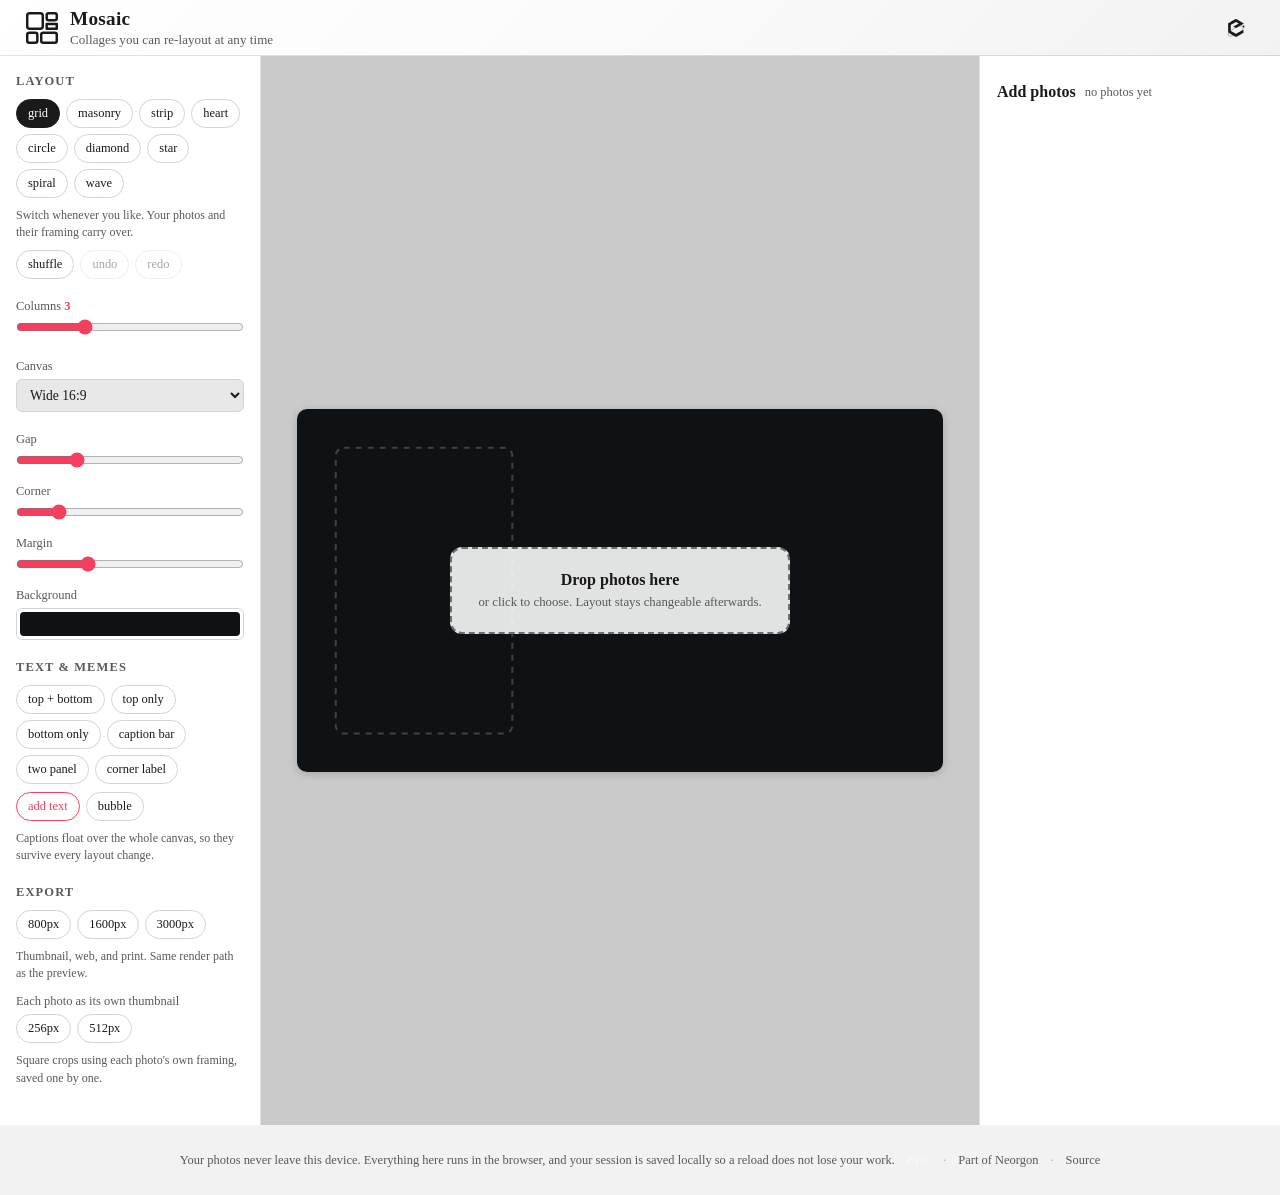
==== commit cbed3714: "feat(brand): hexagon favicon set and per-site header mark Every site now ships a generated seven-fil" ====
--- a/index.html
+++ b/index.html
@@ -3,6 +3,12 @@
 <head>
   <meta charset="UTF-8">
   <meta name="viewport" content="width=device-width, initial-scale=1.0">
+  <link rel="icon" type="image/svg+xml" href="/favicon.svg">
+  <link rel="icon" type="image/x-icon" href="/favicon.ico" sizes="16x16 32x32 48x48">
+  <link rel="apple-touch-icon" sizes="180x180" href="/apple-touch-icon.png">
+  <meta name="apple-mobile-web-app-title" content="Mosaic">
+  <link rel="manifest" href="/site.webmanifest">
+  <meta name="neo-mark" content="on">
   <title>Mosaic | Photo Collage Maker</title>
   <meta name="description" content="Build photo collages that stay editable: change the grid, shape or column count at any time without losing the photos you already placed">
   <meta property="og:title" content="Mosaic: Photo Collage Maker">
@@ -21,7 +27,6 @@
   <meta property="og:image:width" content="1200">
   <meta property="og:image:height" content="630">
   <meta name="twitter:image" content="https://mosaic.neorgon.com/og-preview.jpg">
-  <link rel="icon" type="image/x-icon" href="https://cdn.neorgon.org/v1.0.0/favicon.ico" />
   <!-- Fleet design tokens: canonical, do not redeclare locally (PROJECTS.md section 5) -->
   <link rel="stylesheet" href="https://cdn.neorgon.org/v1.0.0/styles/base.css">
   <link rel="stylesheet" href="css/style.css">
--- a/css/neorgon-header.css
+++ b/css/neorgon-header.css
@@ -371,8 +371,29 @@
   width: auto;
   flex-shrink: 0;
   display: block;
-  filter: brightness(0) invert(1);
   transition: transform .28s var(--header-ease, ease);
+}
+/* The raster fallback still needs forcing white; the injected vector must not
+   be filtered, because it already inherits the header's own text colour and
+   inverting it would undo exactly the thing it was swapped in to fix. */
+img.header-logo-img { filter: brightness(0) invert(1); }
+svg.header-logo-mark { fill: currentColor; width: auto; }
+/* A site that ships its own mark gets it as a mask over currentColor, so the
+   glyph follows the header's text colour exactly as the inline svg does. An
+   <img> could not: it paints its own pixels and ignores the cascade. */
+.header-logo-own {
+  /* Width tracks height rather than restating the token: .header-logo-img
+     already sets height, and it drops to --header-logo-h-mobile under 700px.
+     Pinning width to the desktop value gave a 36x28 box on a phone. */
+  aspect-ratio: 1;
+  width: auto;
+  background: currentColor;
+  /* The image itself is set inline by header.js, derived from the manifest
+     link, because a fleet site is served at its domain root and a kit showcase
+     is not. Only the parts that do not vary live here. */
+  -webkit-mask-position: center; mask-position: center;
+  -webkit-mask-size: contain;    mask-size: contain;
+  -webkit-mask-repeat: no-repeat; mask-repeat: no-repeat;
 }
 .header-logo-img:hover,
 .header-title-link:hover .header-logo-img { transform: scale(1.06) rotate(-4deg); }
@@ -437,6 +458,20 @@
   font-weight: 500;
   margin: 2px 0 0;
   letter-spacing: .005em;
+  white-space: nowrap;
+}
+
+/* Epigraph: the animating half of a bilingual subtitle. The glyph churn is
+   decoration, so it is aria-hidden and .neo-epi-sr carries the real sentence
+   for assistive tech. Both live inside .header-subtitle, which keeps the
+   existing nowrap and mobile-hide behaviour unchanged. */
+.neo-epi { font-variant-ligatures: none; }
+.neo-epi-sr {
+  position: absolute;
+  width: 1px; height: 1px;
+  margin: -1px; padding: 0; border: 0;
+  overflow: hidden;
+  clip-path: inset(50%);
   white-space: nowrap;
 }
 
@@ -603,13 +638,23 @@
   box-sizing: border-box;
   padding: 0;
   border-radius: 6px;
-  color: var(--header-icon-color, var(--header-text-dim));
+  /* Full strength, not --header-icon-color. The dim was meant as hierarchy and
+     did not read as one: .header-source carries no colour rule at all, so it
+     inherits the header's own #f9f9f9, and the home control sitting beside it
+     at 78% looked like a misconfiguration rather than a decision. The other
+     user of that token is the bordered theme toggle, which has a border to
+     carry its own weight; this one does not. */
+  color: var(--header-text);
   text-decoration: none;
   flex-shrink: 0;
   transition: color .18s var(--header-ease, ease),
               background .18s var(--header-ease, ease);
 }
-.header-home:hover { color: var(--header-text); background: var(--header-menu-hover); }
+/* --header-accent is the pink on the default palette and the skin's own accent
+   everywhere else, so the highlight stays on-brand without hardcoding magenta
+   into a control that ships to seven skins. */
+.header-home:hover,
+.header-home:focus-visible { color: var(--header-accent); background: var(--header-menu-hover); }
 .header-home svg {
   width: var(--header-icon-solid, 20px);
   height: var(--header-icon-solid, 20px);
@@ -627,13 +672,64 @@
   height: var(--header-icon, 22px);
 }
 .header-home .nh-orbit {
-  transform-origin: 12px 12px; /* viewBox centre — the planet */
+  transform-origin: 12px 12px; /* viewBox centre, for the legacy planet markup */
 }
 .header-home:hover .nh-orbit,
 .header-home:focus-visible .nh-orbit {
   animation: nh-orbit-lap 1.4s linear infinite;
 }
 @keyframes nh-orbit-lap { to { transform: rotate(360deg); } }
+
+/* ── Inclined orbit: the satellite passes in front of the mark and behind it ──
+   Two dots on one elliptical path, each shown for its own half of the lap. The
+   far one is drawn before the mark in document order, so the mark occludes it;
+   that occlusion IS the depth, and it costs nothing but paint order.
+
+   offset-path rather than a rotate: a rotation can only trace a circle, and
+   squashing it into an ellipse with scaleY would squash the satellite too,
+   because the counter-scale would have to sit inside the rotation. Where
+   offset-path is unsupported the dots simply rest at their authored cx/cy,
+   which is a still icon rather than a broken one.
+
+   The semi-major axis is capped by the viewBox: an inline svg clips to it, so
+   10.2 plus the 1.35 radius leaves 11.55 of the 12 available. */
+.header-home .nh-sat {
+  offset-rotate: 0deg;
+  /* The rim separates the satellite from the mark when it crosses it: without
+     one, a currentColor dot over a currentColor mark merges into the
+     silhouette and reads as a stray pixel rather than a moon.
+     --header-bg-end is the right hook because the rim's job is to look like
+     the background, so it vanishes over open header and shows only as a gap
+     against the mark. Measured caveat: every skin shipped today redefines
+     --header-bg-start and --header-bg-mid but leaves --header-bg-end at
+     #040714, so this resolves to one dark value everywhere right now. A skin
+     that ends light gets the rim right for free, but only if it sets that
+     token; one that ends light without setting it would show a dark ring. */
+  stroke: var(--header-bg-end, #040714);
+  stroke-width: .8;
+}
+.header-home .nh-sat-back { opacity: 0; }
+/* On hover the mark takes the accent, and currentColor would carry the
+   satellite with it: a pink dot on a pink mark is a dot you cannot find. It
+   holds the header's text colour instead, so the moon stays legible against
+   whatever the mark has become. */
+.header-home:hover .nh-sat,
+.header-home:focus-visible .nh-sat { fill: var(--header-text); }
+.header-home:hover .nh-sat-front,
+.header-home:focus-visible .nh-sat-front {
+  animation: nh-sat-lap 2.6s linear infinite, nh-sat-near 2.6s steps(1, end) infinite;
+}
+.header-home:hover .nh-sat-back,
+.header-home:focus-visible .nh-sat-back {
+  animation: nh-sat-lap 2.6s linear infinite, nh-sat-far 2.6s steps(1, end) infinite;
+}
+.header-home:hover .nh-sat,
+.header-home:focus-visible .nh-sat {
+  offset-path: path("M20.31 10.40 A9.6 3.4 -30 1 1 3.69 20.00 A9.6 3.4 -30 1 1 20.31 10.40");
+}
+@keyframes nh-sat-lap  { from { offset-distance: 0%; } to { offset-distance: 100%; } }
+@keyframes nh-sat-near { 0% { opacity: 1; } 50% { opacity: 0; } }
+@keyframes nh-sat-far  { 0% { opacity: 0; } 50% { opacity: 1; } }
 
 /* ── Overflow toggle (⋯) — injected by header.js ─────────────── */
 .header-overflow { position: relative; display: flex; }
@@ -837,7 +933,9 @@
   .header-logo-img:hover,
   .header-title-link:hover .header-logo-img { transform: none; }
   .header-home:hover .nh-orbit,
-  .header-home:focus-visible .nh-orbit { animation: none; }
+  .header-home:focus-visible .nh-orbit,
+  .header-home:hover .nh-sat,
+  .header-home:focus-visible .nh-sat { animation: none; }
   .header-menu.open { animation: none; }
   .header-overflow-toggle:active,
   .header-theme-toggle:active,
--- a/css/neorgon-footer.css
+++ b/css/neorgon-footer.css
@@ -161,6 +161,15 @@
 .neo-footer-sep { opacity: .4; user-select: none; }
 
 /* Version / updated stamps — mono + tabular so they never jitter */
+/* The end mark. Ornament only: it states nothing the page needs, which is
+   why it is safe to render in a language most visitors do not read. */
+.neo-footer-fin {
+  font-style: italic;
+  letter-spacing: .08em;
+  color: var(--footer-text-dim, var(--header-text-dim));
+  opacity: .75;
+}
+
 .neo-footer-stamp {
   font-family: ui-monospace, SFMono-Regular, "SF Mono", Menlo, monospace;
   font-variant-numeric: tabular-nums;
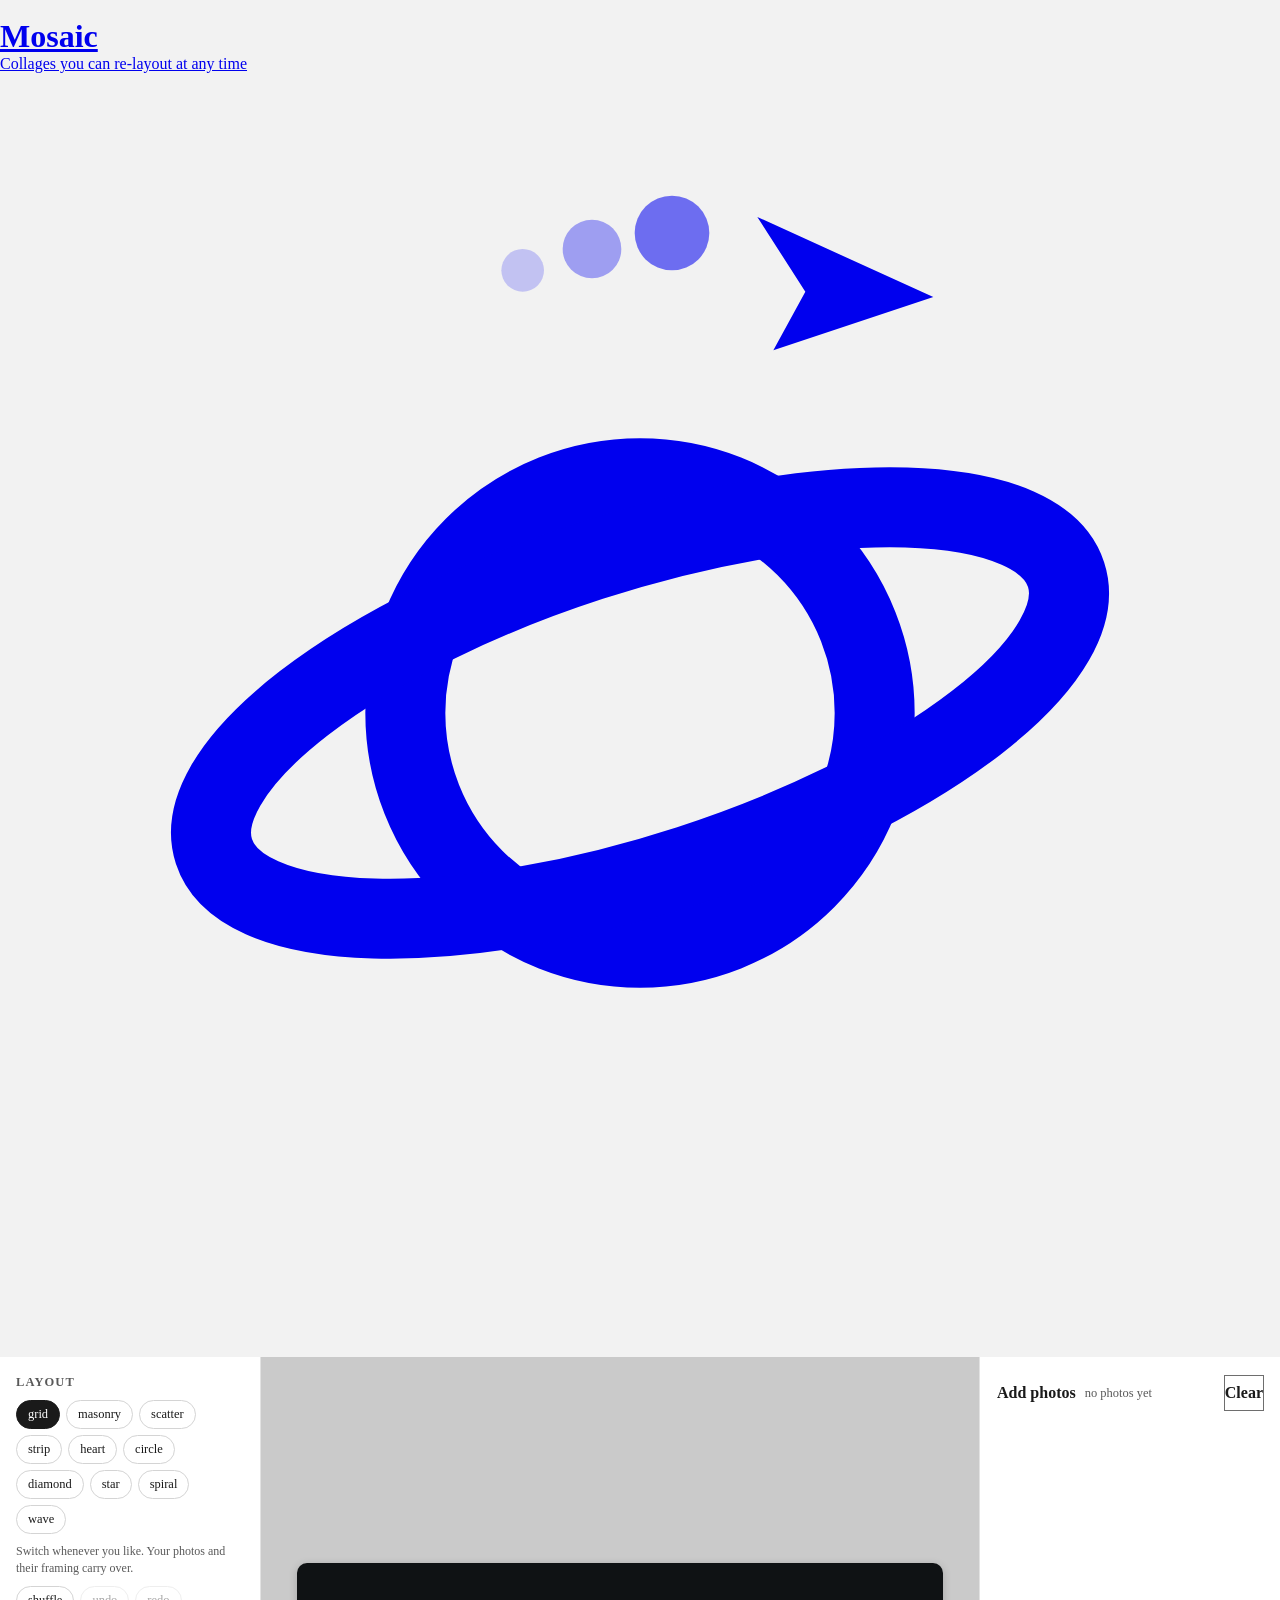
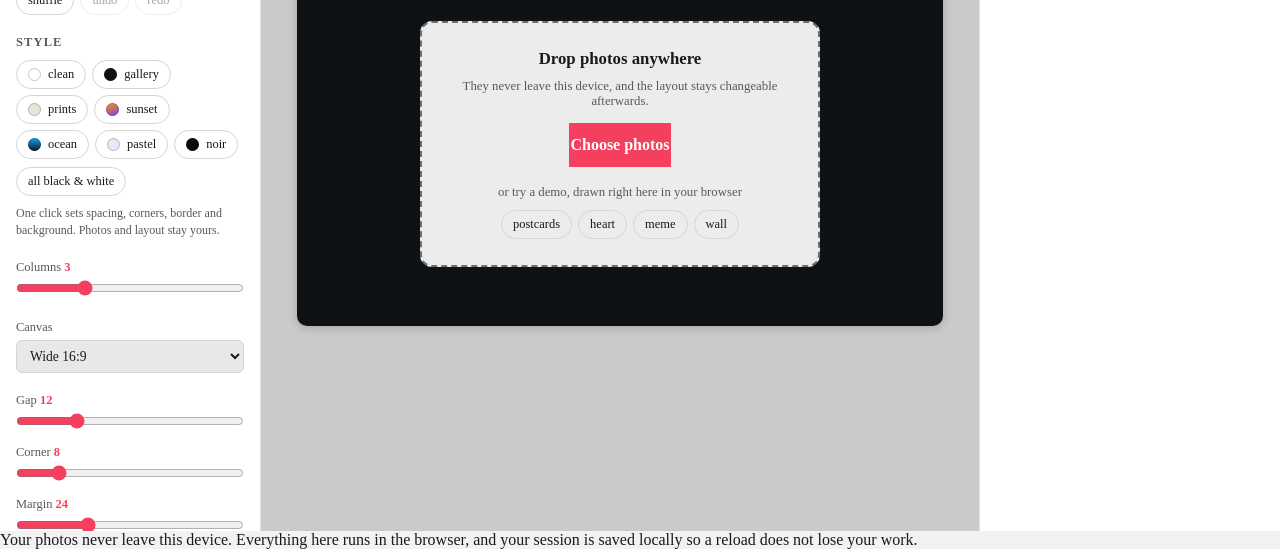
==== commit 5be2bfe4: "feat(editor): Add focus editor, manual cutout, styles and demos Mosaic could arrange photos but bare" ====
--- a/index.html
+++ b/index.html
@@ -153,6 +153,7 @@
           <div class="chips" role="group" aria-label="Layout style">
             <button type="button" class="chip" data-layout="grid">grid</button>
             <button type="button" class="chip" data-layout="masonry">masonry</button>
+            <button type="button" class="chip" data-layout="scatter">scatter</button>
             <button type="button" class="chip" data-layout="strip">strip</button>
             <button type="button" class="chip" data-layout="heart">heart</button>
             <button type="button" class="chip" data-layout="circle">circle</button>
@@ -167,6 +168,15 @@
             <button type="button" class="chip" data-act="undo" title="Undo (Cmd Z)" disabled>undo</button>
             <button type="button" class="chip" data-act="redo" title="Redo (Cmd Shift Z)" disabled>redo</button>
           </div>
+        </div>
+
+        <div class="grp">
+          <h2 class="grp-t">Style</h2>
+          <div class="chips" data-styles></div>
+          <div class="chips" style="margin-top:8px">
+            <button type="button" class="chip" data-act="allbw">all black &amp; white</button>
+          </div>
+          <p class="hint">One click sets spacing, corners, border and background. Photos and layout stay yours.</p>
         </div>
 
         <div class="grp" data-cols-row>
@@ -186,14 +196,27 @@
         </div>
 
         <div class="grp">
-          <label class="lab" for="gap">Gap</label>
+          <label class="lab" for="gap">Gap <b data-echo="gap"></b></label>
           <input id="gap" type="range" min="0" max="48" step="1" data-param="gap">
-          <label class="lab" for="radius">Corner</label>
+          <label class="lab" for="radius">Corner <b data-echo="radius"></b></label>
           <input id="radius" type="range" min="0" max="48" step="1" data-param="radius">
-          <label class="lab" for="pad">Margin</label>
+          <label class="lab" for="pad">Margin <b data-echo="pad"></b></label>
           <input id="pad" type="range" min="0" max="80" step="1" data-param="pad">
           <label class="lab" for="bg">Background</label>
           <input id="bg" type="color" data-param="background">
+          <div class="chips" style="margin-top:8px">
+            <button type="button" class="chip" data-act="bgmode">gradient</button>
+          </div>
+          <div data-grad-row hidden>
+            <label class="lab" for="bg2">Second colour</label>
+            <input id="bg2" type="color" data-param="bg2">
+            <label class="lab" for="bgangle">Direction <b data-echo="bgangle"></b></label>
+            <input id="bgangle" type="range" min="0" max="360" step="5" data-param="bgangle">
+          </div>
+          <label class="lab" for="border">Photo border <b data-echo="border"></b></label>
+          <input id="border" type="range" min="0" max="30" step="1" data-param="border">
+          <label class="lab" for="bordercolor">Border colour</label>
+          <input id="bordercolor" type="color" data-param="borderColor">
         </div>
 
         <div class="grp">
@@ -209,6 +232,10 @@
         <div class="grp">
           <h2 class="grp-t">Export</h2>
           <div class="chips">
+            <button type="button" class="chip is-on" data-fmt="png">PNG</button>
+            <button type="button" class="chip" data-fmt="jpeg">JPEG</button>
+          </div>
+          <div class="chips" style="margin-top:8px">
             <button type="button" class="chip" data-export="800">800px</button>
             <button type="button" class="chip" data-export="1600">1600px</button>
             <button type="button" class="chip" data-export="3000">3000px</button>
@@ -222,15 +249,34 @@
           </div>
           <p class="hint">Square crops using each photo's own framing, saved one by one.</p>
         </div>
+
+        <div class="grp">
+          <h2 class="grp-t">Demos</h2>
+          <div class="chips">
+            <button type="button" class="chip" data-demo="postcards">postcards</button>
+            <button type="button" class="chip" data-demo="heart">heart</button>
+            <button type="button" class="chip" data-demo="meme">meme</button>
+            <button type="button" class="chip" data-demo="gallery">wall</button>
+          </div>
+          <p class="hint">Sample photos drawn right here in your browser. With photos loaded, a demo asks for a confirming second click before replacing them.</p>
+        </div>
       </aside>
 
       <div class="stage-wrap">
         <div class="stage-box">
           <canvas id="stage" aria-label="Collage preview"></canvas>
-          <button type="button" id="empty" class="empty">
-            <strong>Drop photos here</strong>
-            <span>or click to choose. Layout stays changeable afterwards.</span>
-          </button>
+          <div id="empty" class="empty">
+            <strong>Drop photos anywhere</strong>
+            <span>They never leave this device, and the layout stays changeable afterwards.</span>
+            <button type="button" id="emptyChoose" class="btn btn--primary">Choose photos</button>
+            <span class="empty-or">or try a demo, drawn right here in your browser</span>
+            <div class="chips empty-demos">
+              <button type="button" class="chip" data-demo="postcards">postcards</button>
+              <button type="button" class="chip" data-demo="heart">heart</button>
+              <button type="button" class="chip" data-demo="meme">meme</button>
+              <button type="button" class="chip" data-demo="gallery">wall</button>
+            </div>
+          </div>
         </div>
       </div>
 
@@ -271,14 +317,18 @@
 
         <div id="inspector" class="ins" hidden>
           <h2 class="grp-t" data-ins-name>Photo</h2>
+          <div class="chips" style="margin:0 0 10px">
+            <button type="button" class="chip chip--primary" data-act="editphoto">Open editor</button>
+          </div>
+          <p class="hint" style="margin:0 0 10px">Full screen: erase the background by hand, magic wand, black &amp; white, save the photo on its own. Or double-click it on the canvas.</p>
           <p class="hint" style="margin:0 0 10px">Drag a photo to reframe it, scroll to zoom. Hold shift and drag to swap two cells.</p>
-          <label class="lab" for="zoom">Zoom</label>
+          <label class="lab" for="zoom">Zoom <b data-echo="zoom"></b></label>
           <input id="zoom" type="range" min="1" max="4" step="0.01" data-tf="zoom">
-          <label class="lab" for="ox">Nudge across</label>
+          <label class="lab" for="ox">Nudge across <b data-echo="ox"></b></label>
           <input id="ox" type="range" min="-1" max="1" step="0.01" data-tf="ox">
-          <label class="lab" for="oy">Nudge down</label>
+          <label class="lab" for="oy">Nudge down <b data-echo="oy"></b></label>
           <input id="oy" type="range" min="-1" max="1" step="0.01" data-tf="oy">
-          <label class="lab" for="rot">Rotate</label>
+          <label class="lab" for="rot">Rotate <b data-echo="rot"></b></label>
           <input id="rot" type="range" min="-180" max="180" step="1" data-tf="rot">
 
           <div class="chips">
@@ -291,23 +341,17 @@
             <button type="button" class="chip" data-act="hero" title="Make this a 2x2 block (H)">hero 2x2</button>
           </div>
 
-          <label class="lab" for="bright">Brightness</label>
+          <label class="lab" for="bright">Brightness <b data-echo="bright"></b></label>
           <input id="bright" type="range" min="40" max="180" step="1" data-adj="bright">
-          <label class="lab" for="contrast">Contrast</label>
+          <label class="lab" for="contrast">Contrast <b data-echo="contrast"></b></label>
           <input id="contrast" type="range" min="40" max="200" step="1" data-adj="contrast">
-          <label class="lab" for="sat">Saturation</label>
+          <label class="lab" for="sat">Saturation <b data-echo="sat"></b></label>
           <input id="sat" type="range" min="0" max="220" step="1" data-adj="sat">
+          <label class="lab" for="temp">Warmth <b data-echo="temp"></b></label>
+          <input id="temp" type="range" min="-100" max="100" step="1" data-adj="temp">
 
           <label class="lab">Filter</label>
           <div class="chips" data-filters></div>
-
-          <label class="lab" for="tol">Background tolerance</label>
-          <input id="tol" type="range" min="8" max="90" step="1" value="32" data-tol>
-          <div class="chips">
-            <button type="button" class="chip chip--go" data-act="cutout">Remove background</button>
-            <button type="button" class="chip" data-act="restore" hidden>Undo cutout</button>
-          </div>
-          <p class="hint">Flood fill from the edges. Strong on flat backdrops, weak on hair.</p>
         </div>
       </aside>
     </section>
@@ -316,6 +360,90 @@
       <button type="button" data-sheet="rail" aria-expanded="false" aria-controls="rail">Layout</button>
       <button type="button" data-sheet="side" aria-expanded="false" aria-controls="side">Photos</button>
     </nav>
+
+    <!-- Focus editor: full-screen, one photo. All pixel work is local canvas;
+         nothing is uploaded anywhere. Wired by js/editor.js. -->
+    <div id="editor" class="editor" role="dialog" aria-modal="true" aria-label="Photo editor" tabindex="-1" hidden>
+      <div class="ed-top">
+        <strong class="ed-name" data-ed-name></strong>
+        <div class="ed-top-actions">
+          <button type="button" class="chip" data-ed="undo" disabled>undo</button>
+          <button type="button" class="chip" data-ed="redo" disabled>redo</button>
+          <span class="ed-sep" aria-hidden="true"></span>
+          <button type="button" class="chip" data-ed="zoomout" aria-label="Zoom out">&minus;</button>
+          <span class="ed-zoom" data-ed-zoom>100%</span>
+          <button type="button" class="chip" data-ed="zoomin" aria-label="Zoom in">+</button>
+          <button type="button" class="chip" data-ed="zoomfit">fit</button>
+          <span class="ed-sep" aria-hidden="true"></span>
+          <button type="button" class="chip" data-ed="cancel">Cancel</button>
+          <button type="button" class="chip chip--go" data-ed="done">Done</button>
+        </div>
+      </div>
+      <div class="ed-body">
+        <div class="ed-tools" role="toolbar" aria-label="Editing tools">
+          <button type="button" data-ed-tool="erase" class="is-on" title="Erase background (E)" aria-label="Erase brush">
+            <svg viewBox="0 0 24 24" fill="none" stroke="currentColor" stroke-width="1.8" stroke-linecap="round" stroke-linejoin="round" aria-hidden="true"><path d="M5 15 13 7a2 2 0 0 1 2.8 0l2.2 2.2a2 2 0 0 1 0 2.8l-8 8H8l-3-3a2 2 0 0 1 0-2.8Z"/><path d="m11 9 5 5"/><path d="M13 20h7"/></svg>
+            <span>erase</span>
+          </button>
+          <button type="button" data-ed-tool="restore" title="Restore what you erased (R)" aria-label="Restore brush">
+            <svg viewBox="0 0 24 24" fill="none" stroke="currentColor" stroke-width="1.8" stroke-linecap="round" stroke-linejoin="round" aria-hidden="true"><path d="M9 21c-3.2 0-5-1.8-5-5 3.2 0 5 1.8 5 5Z"/><path d="M9.7 14.6 18 6.2a1.9 1.9 0 0 1 2.7 2.7l-8.4 8.3"/><path d="m9.7 14.6 2.6 2.6"/></svg>
+            <span>restore</span>
+          </button>
+          <button type="button" data-ed-tool="wand" title="Magic wand: remove the colour you click (W)" aria-label="Magic wand">
+            <svg viewBox="0 0 24 24" fill="none" stroke="currentColor" stroke-width="1.8" stroke-linecap="round" stroke-linejoin="round" aria-hidden="true"><path d="m5 19 9.5-9.5"/><path d="M17.5 3.5v3M16 5h3"/><path d="M20 10v2M19 11h2"/><path d="M11.5 3.5v2M10.5 4.5h2"/></svg>
+            <span>wand</span>
+          </button>
+          <button type="button" data-ed-tool="pan" title="Move around (V, or hold space)" aria-label="Pan">
+            <svg viewBox="0 0 24 24" fill="none" stroke="currentColor" stroke-width="1.8" stroke-linecap="round" stroke-linejoin="round" aria-hidden="true"><path d="M12 4v16M4 12h16"/><path d="m9 7 3-3 3 3M9 17l3 3 3-3M7 9l-3 3 3 3M17 9l3 3-3 3"/></svg>
+            <span>move</span>
+          </button>
+        </div>
+        <div class="ed-viewport" id="edViewport">
+          <canvas id="edCanvas" aria-label="Photo being edited"></canvas>
+          <div class="ed-cursor" id="edCursor" hidden aria-hidden="true"></div>
+        </div>
+        <aside class="ed-panel" aria-label="Editor settings">
+          <div class="grp">
+            <h2 class="grp-t">Cutout</h2>
+            <label class="lab" for="edBrush">Brush size <b data-echo="edBrush"></b></label>
+            <input id="edBrush" type="range" min="6" max="300" step="1">
+            <label class="lab" for="edSoft">Edge softness <b data-echo="edSoft"></b></label>
+            <input id="edSoft" type="range" min="0" max="1" step="0.05">
+            <label class="lab" for="edTol">Selection tolerance <b data-echo="edTol"></b></label>
+            <input id="edTol" type="range" min="8" max="90" step="1">
+            <div class="chips" style="margin-top:10px">
+              <button type="button" class="chip" data-ed="auto">Auto detect</button>
+              <button type="button" class="chip" data-ed="resetmask">Reset cutout</button>
+            </div>
+            <p class="hint">Erase paints the background away, restore brings it back, and the wand removes the colour you click. Checkerboard means transparent.</p>
+          </div>
+          <div class="grp">
+            <h2 class="grp-t">Colour</h2>
+            <div class="chips" data-ed-filters></div>
+            <label class="lab" for="edBright">Brightness <b data-echo="edBright"></b></label>
+            <input id="edBright" type="range" min="40" max="180" step="1" data-ed-adj="bright">
+            <label class="lab" for="edContrast">Contrast <b data-echo="edContrast"></b></label>
+            <input id="edContrast" type="range" min="40" max="200" step="1" data-ed-adj="contrast">
+            <label class="lab" for="edSat">Saturation <b data-echo="edSat"></b></label>
+            <input id="edSat" type="range" min="0" max="220" step="1" data-ed-adj="sat">
+            <label class="lab" for="edTemp">Warmth <b data-echo="edTemp"></b></label>
+            <input id="edTemp" type="range" min="-100" max="100" step="1" data-ed-adj="temp">
+            <div class="chips" style="margin-top:10px">
+              <button type="button" class="chip" data-ed="noadjust">Reset colour</button>
+            </div>
+            <p class="hint">mono is plain black &amp; white; noir adds contrast for a film look.</p>
+          </div>
+          <div class="grp">
+            <h2 class="grp-t">Save this photo</h2>
+            <div class="chips">
+              <button type="button" class="chip chip--go" data-ed="savepng">PNG</button>
+              <button type="button" class="chip" data-ed="savejpg">JPEG</button>
+            </div>
+            <p class="hint">PNG keeps transparency at full working resolution. JPEG flattens on white. Done applies the edit to the collage instead.</p>
+          </div>
+        </aside>
+      </div>
+    </div>
   </main>
 
   <footer class="neo-footer" data-footer-mode="minimal">
--- a/css/style.css
+++ b/css/style.css
@@ -1,5 +1,907 @@
+/* Responsive overrides for the board live at the BOTTOM of this file: they
+   must come after the base .board/.rail/.side rules to win the cascade at
+   equal specificity. They used to sit here at the top, where the base rules
+   below silently beat them and phones got a 260px sliver of canvas. */
+
+/* ── Reset & base ──────────────────────────────────────────── */
+*, *::before, *::after { margin: 0; padding: 0; box-sizing: border-box; }
+
+/*
+ * ── Design tokens ─────────────────────────────────────────────
+ *
+ * Canonical tokens (colors, font, type scale, spacing, radii) come from the CDN:
+ *   https://cdn.neorgon.org/v1.0.0/styles/base.css   (linked in index.html)
+ * Do NOT redeclare them here — a local copy is how the fleet drifted. The block
+ * below holds only what base.css does not define, plus the per-site accent.
+ *
+ * Motion: base.css still ships --ease-snap (bounce) for legacy sites, but it is
+ * deprecated for new work (impeccable law: ease-out exponential, no bounce).
+ * Use --ease-out below.
+ */
+
+:root {
+  /* Per-site identity — set to this site's hub card accent (PROJECTS.md section 4) */
+  --accent: #f43f5e;
+  --accent-bright: #fb7185;
+
+  /* Site extras base.css does not define */
+  --surface-toast: #1a1730;
+  --danger: #e11d48;
+  --danger-hover: #f43f5e;
+  --ease-out: cubic-bezier(0.22, 1, 0.36, 1);
+  --control-height: 44px;
+  --control-height-sm: 36px;
+  --shadow-card: 0 12px 28px rgba(15, 23, 42, 0.5);
+  --shadow-modal: 0 24px 48px rgba(2, 6, 23, 0.58);
+  --z-sticky-header: 200;
+  --z-modal: 400;
+  --z-toast: 500;
+}
+
+/* Author display values (e.g. .section/.stack flex) would otherwise defeat the
+   hidden attribute — restore its authority once, globally. */
+[hidden] { display: none !important; }
+
+html { height: 100%; }
+body {
+  font-family: var(--font);
+  background: var(--bg);
+  min-height: 100%;
+  color: var(--text-primary);
+  display: flex; flex-direction: column;
+}
+
+body.modal-open {
+  overflow: hidden;
+}
+
+main#main {
+  flex: 1;
+  display: flex;
+  flex-direction: column;
+  min-height: 0;
+  width: 100%;
+}
+
+/* ── Layout ────────────────────────────────────────────────── */
+/*
+ * GOTCHA: body { display:flex; flex-direction:column } + margin: 0 auto
+ * on a child collapses its width — always pair with width: 100%.
+ *
+ * GOTCHA: External images (YouTube ggpht, Gravatar, etc.) may block loading
+ * when the Referer header points to localhost or an unknown origin. Fix:
+ * 1. Add <meta name="referrer" content="no-referrer"> in <head> (global)
+ * 2. Or add referrerpolicy="no-referrer" on each <img> tag
+ */
+.container {
+  max-width: 900px;
+  width: 100%;
+  margin: 0 auto;
+  padding: var(--space-6);
+  flex: 1;
+}
+
+/* Vertical rhythm: use inside .container or nested regions */
+.stack {
+  display: flex;
+  flex-direction: column;
+  gap: var(--space-6);
+}
+.stack--tight { gap: var(--space-4); }
+.stack--loose { gap: var(--space-8); }
+
+/* Page section: title row + body (replaces “card everything” for grouping) */
+.section {
+  display: flex;
+  flex-direction: column;
+  gap: var(--space-4);
+}
+.section__header {
+  display: flex;
+  flex-wrap: wrap;
+  align-items: flex-end;
+  justify-content: space-between;
+  gap: var(--space-4);
+}
+.section__titles {
+  display: flex;
+  flex-direction: column;
+  gap: var(--space-1);
+  min-width: 0;
+}
+.section__title {
+  font-size: var(--text-xl);
+  font-weight: 600;
+  letter-spacing: 0.02em;
+  color: var(--text-primary);
+}
+.section__lead {
+  font-size: var(--text-sm);
+  color: var(--text-muted);
+  line-height: 1.45;
+  max-width: 52ch;
+}
+.section__lead code {
+  font-family: ui-monospace, SFMono-Regular, Menlo, Monaco, Consolas, "Liberation Mono", monospace;
+  font-size: 0.92em;
+  color: var(--text-secondary);
+}
+.stack > .card { margin-bottom: 0; }
+.toolbar {
+  display: flex;
+  flex-wrap: wrap;
+  align-items: center;
+  gap: var(--space-2);
+}
+
+/* ── Header ────────────────────────────────────────────────────
+ * Owned by the Neorgon Header Kit (css/neorgon-header.css — canonical
+ * source: packages/neorgon-ui/header/). Do NOT style .header-bar,
+ * .header-logo*, .header-title-link, .header-subtitle, .header-right,
+ * .header-actions, or .header-home here. Auth styles (.auth-*) stay
+ * site-owned below.
+ */
+nav {
+  display: flex;
+  align-items: center;
+  gap: var(--space-2);
+}
+
+/* ── Buttons (canonical) ─────────────────────────────────────
+ * Use .btn + a variant. Aliases: .nav-link = toolbar ghost; .auth-* map below.
+ */
+.btn {
+  display: inline-flex;
+  align-items: center;
+  justify-content: center;
+  gap: var(--space-2);
+  min-height: var(--control-height);
+  padding: 0 var(--space-4);
+  border-radius: var(--radius-sm);
+  font-family: inherit;
+  font-size: var(--text-sm);
+  font-weight: 600;
+  line-height: 1.2;
+  text-decoration: none;
+  cursor: pointer;
+  border: 1px solid transparent;
+  background: transparent;
+  color: var(--text-primary);
+  transition:
+    background-color var(--dur),
+    color var(--dur),
+    border-color var(--dur),
+    box-shadow var(--dur),
+    transform var(--dur-fast);
+  -webkit-tap-highlight-color: transparent;
+}
+.btn:disabled,
+.btn[aria-disabled="true"] {
+  opacity: 0.45;
+  cursor: not-allowed;
+  pointer-events: none;
+}
+.btn--sm {
+  min-height: var(--control-height-sm);
+  padding: 0 var(--space-3);
+  font-size: var(--text-xs);
+}
+.btn--block { width: 100%; }
+.btn--icon {
+  min-width: var(--control-height);
+  padding: 0;
+}
+.btn--primary {
+  background: var(--accent);
+  color: #fff;
+  border-color: transparent;
+}
+.btn--primary:hover { background: var(--accent-bright); }
+.btn--secondary {
+  background: var(--surface-2);
+  color: var(--text-primary);
+  border-color: var(--border-strong);
+}
+.btn--secondary:hover {
+  background: rgba(255, 255, 255, 0.1);
+}
+.btn--ghost {
+  background: transparent;
+  color: rgba(255,255,255,0.92);
+  border-color: rgba(255,255,255,0.18);
+}
+.btn--ghost:hover {
+  background: rgba(255,255,255,0.1);
+  color: #fff;
+}
+.btn--danger {
+  background: var(--danger);
+  color: #fff;
+  border-color: transparent;
+}
+.btn--danger:hover { background: var(--danger-hover); }
+
+/* Toolbar ghost (header nav) — same as .btn.btn--ghost.btn--sm */
+.nav-link {
+  display: inline-flex;
+  align-items: center;
+  justify-content: center;
+  min-height: var(--control-height);
+  padding: 0 var(--space-3);
+  border: 1px solid rgba(255,255,255,0.18);
+  border-radius: var(--radius-sm);
+  background: transparent;
+  color: rgba(255,255,255,0.92);
+  cursor: pointer;
+  font-family: inherit;
+  font-size: var(--text-sm);
+  font-weight: 600;
+  transition: background-color var(--dur), color var(--dur), border-color var(--dur);
+}
+.nav-link:hover {
+  background: rgba(255,255,255,0.1);
+  color: #fff;
+}
+
+.auth-toggle {
+  display: flex;
+  align-items: center;
+  justify-content: center;
+  min-width: var(--control-height);
+  min-height: var(--control-height);
+  padding: 0;
+  border: 1px solid rgba(255,255,255,0.18);
+  border-radius: var(--radius-sm);
+  background: transparent;
+  color: rgba(255,255,255,0.92);
+  cursor: pointer;
+  font-family: inherit;
+  transition: background-color var(--dur), color var(--dur), border-color var(--dur);
+}
+.auth-toggle:hover {
+  background: rgba(255,255,255,0.1);
+  color: #fff;
+}
+.auth-toggle svg {
+  width: 22px;
+  height: 22px;
+  flex-shrink: 0;
+  display: block;
+}
+.auth-toggle.logged-in { color: var(--accent); }
+.auth-toggle.logged-in svg circle:nth-of-type(2) {
+  fill: currentColor;
+  stroke: none;
+}
+
+/* ── Sheet (inline panel under header) — not a modal ─────────
+ * Use for auth, filters, compact forms. No backdrop; page scrolls.
+ * For blocking overlays use .modal below.
+ */
+.auth-panel {
+  background: rgba(255,255,255,0.02);
+  border-bottom: 1px solid var(--border-subtle);
+  max-height: 0;
+  overflow: hidden;
+  transition: max-height 0.3s ease-out;
+}
+.auth-panel.open { max-height: 300px; }
+.auth-panel-inner {
+  padding: var(--space-6);
+  max-width: 400px;
+  margin: 0 auto;
+}
+.auth-tabs {
+  display: flex;
+  gap: var(--space-2);
+  margin-bottom: var(--space-4);
+}
+.auth-tab {
+  flex: 1;
+  min-height: var(--control-height-sm);
+  padding: 0 var(--space-4);
+  border: 1px solid var(--border);
+  border-radius: var(--radius-sm);
+  background: transparent;
+  color: var(--text-muted);
+  cursor: pointer;
+  font-family: inherit;
+  font-size: var(--text-sm);
+  font-weight: 600;
+  transition: background-color var(--dur), color var(--dur), border-color var(--dur);
+}
+.auth-tab.active {
+  background: var(--surface-2);
+  color: var(--text-primary);
+  border-color: var(--border-strong);
+}
+.auth-form input {
+  width: 100%;
+  padding: var(--space-3) var(--space-4);
+  margin-bottom: var(--space-3);
+  border: 1px solid var(--border);
+  border-radius: var(--radius-sm);
+  background: var(--surface-1);
+  color: var(--text-primary);
+  font-size: var(--text-sm);
+  font-family: inherit;
+}
+.auth-submit {
+  width: 100%;
+  min-height: var(--control-height);
+  padding: 0 var(--space-4);
+  border: none;
+  border-radius: var(--radius-sm);
+  background: var(--accent);
+  color: #fff;
+  font-family: inherit;
+  font-weight: 600;
+  font-size: var(--text-sm);
+  cursor: pointer;
+  transition: background-color var(--dur);
+}
+.auth-submit:hover { background: var(--accent-bright); }
+#authUser {
+  display: flex;
+  align-items: center;
+  justify-content: space-between;
+  gap: var(--space-4);
+}
+.auth-username {
+  color: var(--text-primary);
+  font-weight: 600;
+}
+.auth-logout {
+  min-height: var(--control-height-sm);
+  padding: 0 var(--space-3);
+  border: 1px solid var(--border);
+  border-radius: var(--radius-sm);
+  background: transparent;
+  color: var(--text-muted);
+  cursor: pointer;
+  font-family: inherit;
+  font-size: var(--text-sm);
+  font-weight: 600;
+  transition: background-color var(--dur), color var(--dur), border-color var(--dur);
+}
+.auth-logout:hover {
+  background: var(--surface-2);
+  color: var(--text-primary);
+}
+.auth-divider {
+  height: 1px;
+  background: var(--border-subtle);
+}
+
+/* ── Modal (blocking overlay) ──────────────────────────────── */
+.modal[hidden] {
+  display: none !important;
+}
+.modal {
+  position: fixed;
+  inset: 0;
+  z-index: var(--z-modal);
+  display: flex;
+  align-items: center;
+  justify-content: center;
+  padding: var(--space-4);
+}
+.modal__backdrop {
+  position: absolute;
+  inset: 0;
+  background: rgba(2, 4, 12, 0.85);
+  -webkit-backdrop-filter: blur(10px); /* Safari still needs the prefix */
+  backdrop-filter: blur(10px);
+}
+.modal__dialog {
+  position: relative;
+  z-index: 1;
+  display: flex;
+  flex-direction: column;
+  width: min(100%, 520px);
+  max-height: min(90vh, 680px);
+  overflow: hidden;
+  background: var(--surface-1);
+  border: 1px solid var(--border-strong);
+  border-radius: var(--radius-lg);
+  box-shadow: var(--shadow-modal);
+}
+/* For modals holding option grids or editors — narrow dialogs cramp them */
+.modal__dialog--wide {
+  width: min(100%, 760px);
+}
+.modal__header {
+  display: flex;
+  align-items: center;
+  justify-content: space-between;
+  gap: var(--space-4);
+  padding: var(--space-4) var(--space-6);
+  border-bottom: 1px solid var(--border-subtle);
+}
+.modal__header h2 {
+  font-size: var(--text-lg);
+  font-weight: 600;
+  color: var(--text-primary);
+}
+.modal__body {
+  padding: var(--space-6);
+  overflow: auto;
+  font-size: var(--text-sm);
+  color: var(--text-secondary);
+  line-height: 1.55;
+}
+.modal__body code {
+  font-family: ui-monospace, SFMono-Regular, Menlo, Monaco, Consolas, "Liberation Mono", monospace;
+  font-size: 0.9em;
+  color: var(--text-primary);
+}
+.modal__footer {
+  display: flex;
+  flex-wrap: wrap;
+  justify-content: flex-end;
+  gap: var(--space-2);
+  padding: var(--space-4) var(--space-6);
+  border-top: 1px solid var(--border-subtle);
+}
+
+/* ── Card ──────────────────────────────────────────────────── */
+/*
+ * GOTCHA: backdrop-filter creates a stacking context — dropdowns inside
+ * a card can be clipped by a later card's stacking context. Fix by adding
+ * position: relative; z-index: 10 to the card that owns the open dropdown.
+ *
+ * Default: static surface (no hover lift — avoids generic “dashboard demo”).
+ * Use .card--interactive for raised hover + entrance motion.
+ *
+ * GOTCHA: a <button> or <a> used AS a card does not inherit body text color —
+ * buttons default to canvas text (near-black), rendering invisible on the dark
+ * bg. When a card is an interactive element, set color: var(--text-primary)
+ * and font-family: var(--font) explicitly on it.
+ */
+.card {
+  background: var(--surface-1);
+  border: 1px solid var(--border);
+  border-radius: var(--radius-lg);
+  padding: var(--space-6);
+  margin-bottom: var(--space-6);
+  backdrop-filter: blur(10px);
+  transition: border-color var(--dur), box-shadow var(--dur);
+}
+.card:hover {
+  border-color: var(--border-strong);
+  box-shadow: 0 8px 20px rgba(15, 23, 42, 0.45);
+}
+.card--interactive {
+  transition:
+    transform var(--dur) ease-out,
+    box-shadow var(--dur) ease-out,
+    border-color var(--dur);
+  animation: fadeIn 0.35s ease-out both;
+}
+.card--interactive:hover {
+  transform: translateY(-3px);
+  box-shadow: var(--shadow-card);
+  border-color: var(--border-strong);
+}
+.card--enter {
+  animation: fadeIn 0.35s ease-out both;
+}
+.card--flat:hover {
+  box-shadow: none;
+}
+/* Card with an action row, in an equal-height grid: pin the toolbar to the
+   bottom so buttons align across cards whose text wraps differently. */
+.card--actions {
+  display: flex;
+  flex-direction: column;
+}
+.card--actions > .toolbar:last-child {
+  margin-top: auto;
+}
+
+/* ── Button press feedback ─────────────────────────────────── */
+button:active,
+.btn:active,
+.nav-link:active,
+.auth-toggle:active,
+.auth-tab:active,
+.auth-submit:active,
+.auth-logout:active {
+  transform: scale(0.98);
+  transition-duration: var(--dur-fast);
+}
+
+@keyframes fadeIn {
+  from { opacity: 0; transform: translateY(6px); }
+  to   { opacity: 1; transform: translateY(0); }
+}
+
+/* ── Skeleton loading ──────────────────────────────────────── */
+@keyframes shimmer { to { background-position: -200% 0; } }
+.skeleton {
+  background: linear-gradient(90deg, var(--surface-1) 25%, var(--surface-2) 50%, var(--surface-1) 75%);
+  background-size: 200% 100%;
+  animation: shimmer 1.5s ease-in-out infinite;
+  border-radius: var(--radius);
+}
+
+/* ── Toast ─────────────────────────────────────────────────── */
+.toast {
+  position: fixed;
+  bottom: var(--space-6);
+  right: var(--space-6);
+  z-index: var(--z-toast);
+  max-width: min(360px, calc(100vw - var(--space-8)));
+  background: var(--surface-toast);
+  border: 1px solid var(--border);
+  border-radius: var(--radius);
+  padding: var(--space-3) var(--space-4);
+  font-size: var(--text-sm);
+  color: var(--text-primary);
+  box-shadow: var(--shadow-card);
+  pointer-events: none;
+  transform: translateY(8px);
+  opacity: 0;
+  transition: opacity 0.2s ease-out, transform 0.2s ease-out;
+}
+.toast.visible {
+  opacity: 1;
+  transform: translateY(0);
+}
+
+/* ── Footer ────────────────────────────────────────────────────
+   Owned by the Neorgon Footer Kit (css/neorgon-footer.css).
+   Don't add .neo-footer rules here — edit packages/neorgon-ui/footer/
+   and re-run sync-footer.sh. */
+
+/* ── Focus styles ──────────────────────────────────────────── */
+:focus-visible {
+  outline: 2px solid var(--accent-bright);
+  outline-offset: 2px;
+}
+
+/* ── Skip link ─────────────────────────────────────────────── */
+.skip-link {
+  position: absolute;
+  top: -100%;
+  left: var(--space-4);
+  z-index: 1000;
+  padding: var(--space-2) var(--space-4);
+  background: var(--accent-bright);
+  color: #000;
+  font-weight: 600;
+  font-size: var(--text-sm);
+  border-radius: 0 0 var(--radius-sm) var(--radius-sm);
+  text-decoration: none;
+  transition: top var(--dur);
+}
+.skip-link:focus { top: 0; }
+
+/* ── Reduced motion ────────────────────────────────────────── */
+@media (prefers-reduced-motion: reduce) {
+  *, *::before, *::after {
+    animation-duration: 0.01ms !important;
+    animation-iteration-count: 1 !important;
+    transition-duration: 0.01ms !important;
+  }
+  .card--interactive:hover { transform: none; }
+}
+
+/* ── Responsive ────────────────────────────────────────────── */
+@media (max-width: 600px) {
+  .container { padding: var(--space-4); }
+  .toast {
+    left: var(--space-4);
+    right: var(--space-4);
+    max-width: none;
+  }
+}
+
+
+/* ══ Editor light dialect ═════════════════════════════════════════════════
+   SIGNED in docs/design/dialects.md 2026-08-17.
+
+   Every neutral here is strictly R=G=B. A tinted grey induces its complement
+   into adjacent photographs through chromatic induction, which in a tool whose
+   job is judging images is a correctness defect and not a matter of taste.
+
+   The canvas surround is #CACACA (Munsell N8), the print industry's surround
+   for colour comparison. It is deliberately NOT white: a white field makes
+   users systematically over-brighten every photo they edit.
+   ════════════════════════════════════════════════════════════════════════ */
+:root {
+  color-scheme: light;
+
+  --s-page:     #F2F2F2;   /* chrome behind panels; not white, so panels read as objects */
+  --s-panel:    #FFFFFF;   /* narrow strips only, never adjacent to a photo */
+  --s-sunken:   #E8E8E8;   /* wells and tracks; in light themes recession goes darker */
+  --s-surround: #CACACA;   /* THE CANVAS SURROUND. Munsell N8. */
+
+  --b-hairline: #E2E2E2;
+  --b-subtle:   #D4D4D4;   /* thumbnail keylines, panel edges */
+  --b-control:  #6E6E6E;   /* the one border clearing 3:1 on every surface incl. surround */
+
+  --t-primary:   #1A1A1A;  /* 17.40:1 on panel, 15.55 on page */
+  --t-secondary: #595959;  /*  7.00:1 on panel,  5.72 on sunken */
+  --t-disabled:  #9E9E9E;  /*  2.68:1, exempt under SC 1.4.3 */
+
+  /* Alias EVERY colour token base.css defines. Missing one is not a partial
+     override, it is white-on-white: --text-primary alone left every chip, button
+     and select painting #f9f9f9 on a white panel. */
+  --bg:              var(--s-page);
+  --surface-1:       var(--s-panel);
+  --surface-2:       var(--s-sunken);
+  --text-primary:    var(--t-primary);
+  --text-secondary:  var(--t-secondary);
+  --text-muted:      var(--t-secondary);
+  --border:          var(--b-subtle);
+  --border-strong:   var(--b-control);
+  --border-subtle:   var(--b-hairline);
+
+  --sh-raised:   0 1px 2px rgba(0,0,0,.10), 0 0 0 1px rgba(0,0,0,.06);
+  --sh-artboard: 0 2px 8px rgba(0,0,0,.18);
+  --sh-keyline:  inset 0 0 0 1px var(--b-subtle);
+}
+
+/* base.css paints the fleet dark; this dialect owns its own page surface. */
+html, body { background: var(--s-page); color: var(--t-primary); }
+
+/* The header kit is dark-by-design, so this site declares its own light bar.
+   data-header-skin="custom" is the one sanctioned exception to "no site-local
+   header CSS"; data-season="off" keeps an armed seasonal theme from repainting
+   a colour-judging surface. */
+html:not([data-theme]) .header-bar[data-header-skin="custom"] {
+  --header-bg-start: #FFFFFF;
+  --header-bg-mid:   #FAFAFA;
+  --header-bg-end:   #F2F2F2;
+  --header-accent:   #1A1A1A;
+  --header-text:     #1A1A1A;
+  --header-text-dim: #595959;
+  --header-icon-color: #1A1A1A;
+  --header-border:        #E2E2E2;
+  --header-border-strong: #D4D4D4;
+  --header-control-border:#6E6E6E;
+  --header-menu-bg:    #FFFFFF;
+  --header-menu-hover: #EDEDED;
+  --header-edge-from:  #E2E2E2;
+  --header-edge-to:    #D4D4D4;
+}
+
+/* ══ Mosaic ═══════════════════════════════════════════════════════════════
+   Tokens come from the CDN base.css. Nothing here redeclares a colour, type
+   or spacing token; --accent in the block above is the one identity knob.
+   ════════════════════════════════════════════════════════════════════════ */
+
+#main { padding: 0; }
+
+.board {
+  display: grid;
+  grid-template-columns: 260px minmax(0, 1fr) 300px;
+  /* One row, locked to the viewport: the canvas owns the height and the two
+     panels scroll INTERNALLY. Without minmax(0,1fr) the implicit row grows to
+     the tallest panel's content and shoves the canvas below the fold. */
+  grid-template-rows: minmax(0, 1fr);
+  /* 56px header, ~70px minimal footer: the whole app fits the first viewport
+     with no scrollbar, which is what a canvas tool owes the desktop. */
+  height: calc(100dvh - 56px - 70px);
+  min-height: 440px;
+  gap: 1px;
+  background: var(--b-hairline);
+}
+
+.rail, .side { background: var(--s-panel); padding: 18px 16px; overflow-y: auto; min-height: 0; }
+.side { display: flex; flex-direction: column; gap: 14px; }
+
+.grp { margin-bottom: 20px; }
+.grp-t {
+  font-size: .78rem; letter-spacing: .09em; text-transform: uppercase;
+  color: var(--text-muted); margin: 0 0 10px; font-weight: 700;
+}
+.lab {
+  display: block; font-size: .78rem; color: var(--text-muted);
+  margin: 12px 0 5px;
+}
+.lab b { color: var(--accent); font-variant-numeric: tabular-nums; }
+.hint { font-size: .75rem; color: var(--text-muted); margin: 9px 0 0; line-height: 1.45; }
+
+.chips { display: flex; flex-wrap: wrap; gap: 6px; }
+.chip {
+  font: inherit; font-size: .78rem; padding: 6px 11px; border-radius: 999px;
+  border: 1px solid var(--border); background: transparent; color: var(--text-primary);
+  cursor: pointer; transition: border-color .18s var(--ease-out), color .18s var(--ease-out);
+}
+.chip:hover { border-color: var(--accent); color: var(--accent); }
+.chip.is-on { border-color: var(--t-primary); background: var(--t-primary); color: #fff; }
+.chip--go { border-color: var(--accent); color: var(--accent); }
+.chip--primary { background: var(--accent); border-color: var(--accent); color: #fff; }
+.chip--primary:hover { background: var(--accent-bright); border-color: var(--accent-bright); color: #fff; }
+/* A demo chip mid two-step confirm: the state must live on the control, not
+   only in a toast that fades. */
+.chip.is-armed {
+  border-color: var(--accent); color: var(--accent);
+  box-shadow: 0 0 0 1px var(--accent) inset;
+}
+.chip:focus-visible, .thumb:focus-visible { outline: 2px solid var(--accent); outline-offset: 2px; }
+
+input[type="range"] { width: 100%; accent-color: var(--accent); }
+input[type="color"] {
+  width: 100%; height: 32px; padding: 0; border: 1px solid var(--border);
+  border-radius: 6px; background: transparent; cursor: pointer;
+}
+select {
+  width: 100%; font: inherit; font-size: .85rem; padding: 7px 9px;
+  border-radius: 6px; border: 1px solid var(--border);
+  background: var(--surface-2); color: var(--text-primary);
+}
+
+/* ── stage ── */
+.stage-wrap {
+  display: grid; place-items: center; padding: 20px; min-height: 340px;
+  background: var(--s-surround);   /* Munsell N8, the judging surround */
+}
+.stage-box { position: relative; display: grid; place-items: center; width: 100%; height: 100%; }
+#stage {
+  border-radius: 10px; box-shadow: var(--sh-artboard);
+  touch-action: none;   /* the canvas owns pan and pinch, not the page */ max-width: 100%;
+}
+.empty {
+  position: absolute; inset: 0; margin: auto; width: min(84%, 400px); height: fit-content;
+  display: grid; gap: 10px; padding: 26px 22px; border-radius: 12px;
+  border: 2px dashed var(--b-control); background: color-mix(in srgb, var(--s-panel) 92%, transparent);
+  color: var(--text-primary); font: inherit; text-align: center; justify-items: center;
+}
+.empty strong { font-size: 1.05rem; }
+.empty span { font-size: .8rem; color: var(--text-muted); }
+.empty .btn--primary { margin-top: 4px; }
+.empty-or { margin-top: 8px; }
+.empty-demos { justify-content: center; }
+body.is-dropping .empty { border-color: var(--accent); }
+
+/* ── photo strip ── */
+.side-head { display: flex; align-items: center; gap: 8px; }
+/* .btn--ghost is authored for dark surfaces; on the white side panel its white
+   ink vanished, leaving an invisible destructive Clear button. */
+.side .btn--ghost { color: var(--t-primary); border-color: var(--b-control); }
+.side .btn--ghost:hover { background: var(--s-sunken); color: var(--t-primary); }
+.count { font-size: .78rem; color: var(--text-muted); margin-right: auto; }
+.strip {
+  list-style: none; margin: 0; padding: 0;
+  display: grid; grid-template-columns: repeat(auto-fill, minmax(72px, 1fr)); gap: 8px;
+}
+.thumb {
+  position: relative; aspect-ratio: 1; border-radius: 8px; overflow: hidden;
+  border: 2px solid transparent; cursor: grab; background: var(--s-sunken);
+  box-shadow: var(--sh-keyline);
+}
+.thumb canvas { width: 100%; height: 100%; display: block; }
+.thumb.is-sel { border-color: var(--t-primary); box-shadow: 0 0 0 2px #fff inset; }
+.thumb-x {
+  position: absolute; top: 3px; right: 3px; width: 20px; height: 20px; line-height: 1;
+  border: 0; border-radius: 50%; background: rgba(0,0,0,.62); color: #fff;
+  font-size: 15px; cursor: pointer; opacity: 0; transition: opacity .15s var(--ease-out);
+}
+.thumb:hover .thumb-x, .thumb-x:focus-visible { opacity: 1; }
+.thumb-cut {
+  position: absolute; left: 3px; bottom: 3px; font-size: .58rem; letter-spacing: .06em;
+  padding: 1px 5px; border-radius: 4px; background: var(--accent); color: #fff;
+}
+.thumb-edit {
+  position: absolute; right: 3px; bottom: 3px; width: 20px; height: 20px; line-height: 1;
+  border: 0; border-radius: 50%; background: rgba(0,0,0,.62); color: #fff;
+  font-size: 11px; cursor: pointer; opacity: 0; transition: opacity .15s var(--ease-out);
+}
+.thumb:hover .thumb-edit, .thumb-edit:focus-visible { opacity: 1; }
+
+/* Style chips carry a swatch of the background they will apply. */
+.chip--style { display: inline-flex; align-items: center; gap: 7px; }
+.swatch {
+  width: 13px; height: 13px; border-radius: 50%; flex: none;
+  box-shadow: inset 0 0 0 1px rgba(0,0,0,.22);
+}
+
+.ins { border-top: 1px solid var(--border); padding-top: 14px; }
+
+@media (prefers-reduced-motion: reduce) {
+  .chip, .thumb-x { transition: none; }
+}
+
+/* Chrome paints the colour input's wrapper white unless the swatch is styled. */
+input[type="color"]::-webkit-color-swatch-wrapper { padding: 3px; }
+input[type="color"]::-webkit-color-swatch { border: 0; border-radius: 4px; }
+
+.chip[disabled] { opacity: .38; cursor: not-allowed; }
+.chip[disabled]:hover { border-color: var(--border); color: var(--text-primary); }
+
+#otext {
+  width: 100%; font: inherit; font-size: .85rem; padding: 8px 9px; resize: vertical;
+  border-radius: 6px; border: 1px solid var(--border);
+  background: var(--surface-2); color: var(--text-primary);
+}
+
+/* ══ Focus editor ═════════════════════════════════════════════════════════
+   Full-screen, one photo. The viewport surround stays neutral (the dialect's
+   rule: only R=G=B greys may sit next to a photograph), and transparency
+   shows as the classic neutral checkerboard. */
+
+body.editor-open { overflow: hidden; }
+
+.editor {
+  position: fixed; inset: 0; z-index: var(--z-modal);
+  display: flex; flex-direction: column; background: var(--s-page);
+}
+/* The dialog takes programmatic focus on open; a viewport-sized focus ring
+   would say nothing useful. Controls inside keep their own rings. */
+.editor:focus-visible { outline: none; }
+.ed-top {
+  display: flex; align-items: center; gap: 12px; flex-wrap: wrap;
+  padding: 10px 14px; background: var(--s-panel);
+  border-bottom: 1px solid var(--b-subtle);
+}
+.ed-name {
+  font-size: .85rem; max-width: 26ch;
+  overflow: hidden; text-overflow: ellipsis; white-space: nowrap;
+}
+.ed-top-actions {
+  display: flex; align-items: center; gap: 6px; flex-wrap: wrap; margin-left: auto;
+}
+.ed-zoom {
+  font-size: .78rem; color: var(--text-muted); min-width: 44px; text-align: center;
+  font-variant-numeric: tabular-nums;
+}
+.ed-sep { width: 1px; align-self: stretch; background: var(--b-subtle); margin: 0 4px; }
+
+.ed-body { flex: 1; display: flex; min-height: 0; }
+
+.ed-tools {
+  display: flex; flex-direction: column; gap: 8px; padding: 12px 8px;
+  background: var(--s-panel); border-right: 1px solid var(--b-subtle);
+}
+.ed-tools button {
+  width: 48px; height: 48px;
+  display: flex; flex-direction: column; align-items: center; justify-content: center;
+  gap: 2px;
+  border: 1px solid var(--border); border-radius: 8px;
+  background: transparent; color: var(--text-primary); cursor: pointer;
+  font: inherit;
+}
+.ed-tools button svg { width: 18px; height: 18px; }
+.ed-tools button span { font-size: 9px; letter-spacing: .03em; }
+.ed-tools button:hover { border-color: var(--accent); color: var(--accent); }
+.ed-tools button.is-on { background: var(--t-primary); color: #fff; border-color: var(--t-primary); }
+
+.ed-viewport {
+  position: relative; flex: 1; overflow: hidden;
+  touch-action: none; cursor: crosshair;
+  /* Neutral checkerboard: transparency, in greys that bias no colour. */
+  background-color: #c6c6c6;
+  background-image:
+    linear-gradient(45deg, #b2b2b2 25%, transparent 25%, transparent 75%, #b2b2b2 75%),
+    linear-gradient(45deg, #b2b2b2 25%, transparent 25%, transparent 75%, #b2b2b2 75%);
+  background-size: 20px 20px;
+  background-position: 0 0, 10px 10px;
+}
+.ed-viewport[data-tool="pan"] { cursor: grab; }
+.ed-viewport[data-tool="pan"]:active { cursor: grabbing; }
+
+#edCanvas { position: absolute; left: 0; top: 0; transform-origin: 0 0; }
+
+.ed-cursor {
+  position: absolute; pointer-events: none; border-radius: 50%;
+  transform: translate(-50%, -50%);
+  border: 1.5px solid rgba(0, 0, 0, .85);
+  outline: 1.5px solid rgba(255, 255, 255, .85);
+}
+
+.ed-panel {
+  width: 280px; overflow-y: auto; padding: 16px;
+  background: var(--s-panel); border-left: 1px solid var(--b-subtle);
+}
+
+/* ── Responsive: tablet keeps three tighter columns ─────────────────────────
+   These sit AFTER the base rules on purpose: same specificity, so source
+   order is the whole mechanism. */
 @media (max-width: 1080px) {
-  .board { grid-template-columns: 200px minmax(0, 1fr) 260px; }
+  .board { grid-template-columns: 200px minmax(0, 1fr) 240px; }
   .rail, .side { padding: 14px 12px; }
 }
 
@@ -11,6 +913,7 @@
 @media (max-width: 780px) {
   .board {
     display: block;
+    height: auto;
     min-height: calc(100dvh - 56px);
     background: var(--s-surround);
   }
@@ -76,794 +979,24 @@
   /* Controls get thumb-sized rather than mouse-sized. */
   .chip { min-height: 36px; padding: 8px 13px; }
   .thumb-x { opacity: 1; width: 26px; height: 26px; }   /* no hover on touch */
+  .thumb-edit { opacity: 1; width: 26px; height: 26px; font-size: 13px; }
   input[type="range"] { height: 32px; }
   .strip { grid-template-columns: repeat(auto-fill, minmax(64px, 1fr)); }
 }
 
 @media (min-width: 781px) { .sheet-tabs, .sheet-close { display: none; } }
 
-/* ── Reset & base ──────────────────────────────────────────── */
-*, *::before, *::after { margin: 0; padding: 0; box-sizing: border-box; }
-
-/*
- * ── Design tokens ─────────────────────────────────────────────
- *
- * Canonical tokens (colors, font, type scale, spacing, radii) come from the CDN:
- *   https://cdn.neorgon.org/v1.0.0/styles/base.css   (linked in index.html)
- * Do NOT redeclare them here — a local copy is how the fleet drifted. The block
- * below holds only what base.css does not define, plus the per-site accent.
- *
- * Motion: base.css still ships --ease-snap (bounce) for legacy sites, but it is
- * deprecated for new work (impeccable law: ease-out exponential, no bounce).
- * Use --ease-out below.
- */
-
-:root {
-  /* Per-site identity — set to this site's hub card accent (PROJECTS.md section 4) */
-  --accent: #f43f5e;
-  --accent-bright: #fb7185;
-
-  /* Site extras base.css does not define */
-  --surface-toast: #1a1730;
-  --danger: #e11d48;
-  --danger-hover: #f43f5e;
-  --ease-out: cubic-bezier(0.22, 1, 0.36, 1);
-  --control-height: 44px;
-  --control-height-sm: 36px;
-  --shadow-card: 0 12px 28px rgba(15, 23, 42, 0.5);
-  --shadow-modal: 0 24px 48px rgba(2, 6, 23, 0.58);
-  --z-sticky-header: 200;
-  --z-modal: 400;
-  --z-toast: 500;
-}
-
-/* Author display values (e.g. .section/.stack flex) would otherwise defeat the
-   hidden attribute — restore its authority once, globally. */
-[hidden] { display: none !important; }
-
-html { height: 100%; }
-body {
-  font-family: var(--font);
-  background: var(--bg);
-  min-height: 100%;
-  color: var(--text-primary);
-  display: flex; flex-direction: column;
-}
-
-body.modal-open {
-  overflow: hidden;
-}
-
-main#main {
-  flex: 1;
-  display: flex;
-  flex-direction: column;
-  min-height: 0;
-  width: 100%;
-}
-
-/* ── Layout ────────────────────────────────────────────────── */
-/*
- * GOTCHA: body { display:flex; flex-direction:column } + margin: 0 auto
- * on a child collapses its width — always pair with width: 100%.
- *
- * GOTCHA: External images (YouTube ggpht, Gravatar, etc.) may block loading
- * when the Referer header points to localhost or an unknown origin. Fix:
- * 1. Add <meta name="referrer" content="no-referrer"> in <head> (global)
- * 2. Or add referrerpolicy="no-referrer" on each <img> tag
- */
-.container {
-  max-width: 900px;
-  width: 100%;
-  margin: 0 auto;
-  padding: var(--space-6);
-  flex: 1;
-}
-
-/* Vertical rhythm: use inside .container or nested regions */
-.stack {
-  display: flex;
-  flex-direction: column;
-  gap: var(--space-6);
-}
-.stack--tight { gap: var(--space-4); }
-.stack--loose { gap: var(--space-8); }
-
-/* Page section: title row + body (replaces “card everything” for grouping) */
-.section {
-  display: flex;
-  flex-direction: column;
-  gap: var(--space-4);
-}
-.section__header {
-  display: flex;
-  flex-wrap: wrap;
-  align-items: flex-end;
-  justify-content: space-between;
-  gap: var(--space-4);
-}
-.section__titles {
-  display: flex;
-  flex-direction: column;
-  gap: var(--space-1);
-  min-width: 0;
-}
-.section__title {
-  font-size: var(--text-xl);
-  font-weight: 600;
-  letter-spacing: 0.02em;
-  color: var(--text-primary);
-}
-.section__lead {
-  font-size: var(--text-sm);
-  color: var(--text-muted);
-  line-height: 1.45;
-  max-width: 52ch;
-}
-.section__lead code {
-  font-family: ui-monospace, SFMono-Regular, Menlo, Monaco, Consolas, "Liberation Mono", monospace;
-  font-size: 0.92em;
-  color: var(--text-secondary);
-}
-.stack > .card { margin-bottom: 0; }
-.toolbar {
-  display: flex;
-  flex-wrap: wrap;
-  align-items: center;
-  gap: var(--space-2);
-}
-
-/* ── Header ────────────────────────────────────────────────────
- * Owned by the Neorgon Header Kit (css/neorgon-header.css — canonical
- * source: packages/neorgon-ui/header/). Do NOT style .header-bar,
- * .header-logo*, .header-title-link, .header-subtitle, .header-right,
- * .header-actions, or .header-home here. Auth styles (.auth-*) stay
- * site-owned below.
- */
-nav {
-  display: flex;
-  align-items: center;
-  gap: var(--space-2);
-}
-
-/* ── Buttons (canonical) ─────────────────────────────────────
- * Use .btn + a variant. Aliases: .nav-link = toolbar ghost; .auth-* map below.
- */
-.btn {
-  display: inline-flex;
-  align-items: center;
-  justify-content: center;
-  gap: var(--space-2);
-  min-height: var(--control-height);
-  padding: 0 var(--space-4);
-  border-radius: var(--radius-sm);
-  font-family: inherit;
-  font-size: var(--text-sm);
-  font-weight: 600;
-  line-height: 1.2;
-  text-decoration: none;
-  cursor: pointer;
-  border: 1px solid transparent;
-  background: transparent;
-  color: var(--text-primary);
-  transition:
-    background-color var(--dur),
-    color var(--dur),
-    border-color var(--dur),
-    box-shadow var(--dur),
-    transform var(--dur-fast);
-  -webkit-tap-highlight-color: transparent;
-}
-.btn:disabled,
-.btn[aria-disabled="true"] {
-  opacity: 0.45;
-  cursor: not-allowed;
-  pointer-events: none;
-}
-.btn--sm {
-  min-height: var(--control-height-sm);
-  padding: 0 var(--space-3);
-  font-size: var(--text-xs);
-}
-.btn--block { width: 100%; }
-.btn--icon {
-  min-width: var(--control-height);
-  padding: 0;
-}
-.btn--primary {
-  background: var(--accent);
-  color: #fff;
-  border-color: transparent;
-}
-.btn--primary:hover { background: var(--accent-bright); }
-.btn--secondary {
-  background: var(--surface-2);
-  color: var(--text-primary);
-  border-color: var(--border-strong);
-}
-.btn--secondary:hover {
-  background: rgba(255, 255, 255, 0.1);
-}
-.btn--ghost {
-  background: transparent;
-  color: rgba(255,255,255,0.92);
-  border-color: rgba(255,255,255,0.18);
-}
-.btn--ghost:hover {
-  background: rgba(255,255,255,0.1);
-  color: #fff;
-}
-.btn--danger {
-  background: var(--danger);
-  color: #fff;
-  border-color: transparent;
-}
-.btn--danger:hover { background: var(--danger-hover); }
-
-/* Toolbar ghost (header nav) — same as .btn.btn--ghost.btn--sm */
-.nav-link {
-  display: inline-flex;
-  align-items: center;
-  justify-content: center;
-  min-height: var(--control-height);
-  padding: 0 var(--space-3);
-  border: 1px solid rgba(255,255,255,0.18);
-  border-radius: var(--radius-sm);
-  background: transparent;
-  color: rgba(255,255,255,0.92);
-  cursor: pointer;
-  font-family: inherit;
-  font-size: var(--text-sm);
-  font-weight: 600;
-  transition: background-color var(--dur), color var(--dur), border-color var(--dur);
-}
-.nav-link:hover {
-  background: rgba(255,255,255,0.1);
-  color: #fff;
-}
-
-.auth-toggle {
-  display: flex;
-  align-items: center;
-  justify-content: center;
-  min-width: var(--control-height);
-  min-height: var(--control-height);
-  padding: 0;
-  border: 1px solid rgba(255,255,255,0.18);
-  border-radius: var(--radius-sm);
-  background: transparent;
-  color: rgba(255,255,255,0.92);
-  cursor: pointer;
-  font-family: inherit;
-  transition: background-color var(--dur), color var(--dur), border-color var(--dur);
-}
-.auth-toggle:hover {
-  background: rgba(255,255,255,0.1);
-  color: #fff;
-}
-.auth-toggle svg {
-  width: 22px;
-  height: 22px;
-  flex-shrink: 0;
-  display: block;
-}
-.auth-toggle.logged-in { color: var(--accent); }
-.auth-toggle.logged-in svg circle:nth-of-type(2) {
-  fill: currentColor;
-  stroke: none;
-}
-
-/* ── Sheet (inline panel under header) — not a modal ─────────
- * Use for auth, filters, compact forms. No backdrop; page scrolls.
- * For blocking overlays use .modal below.
- */
-.auth-panel {
-  background: rgba(255,255,255,0.02);
-  border-bottom: 1px solid var(--border-subtle);
-  max-height: 0;
-  overflow: hidden;
-  transition: max-height 0.3s ease-out;
-}
-.auth-panel.open { max-height: 300px; }
-.auth-panel-inner {
-  padding: var(--space-6);
-  max-width: 400px;
-  margin: 0 auto;
-}
-.auth-tabs {
-  display: flex;
-  gap: var(--space-2);
-  margin-bottom: var(--space-4);
-}
-.auth-tab {
-  flex: 1;
-  min-height: var(--control-height-sm);
-  padding: 0 var(--space-4);
-  border: 1px solid var(--border);
-  border-radius: var(--radius-sm);
-  background: transparent;
-  color: var(--text-muted);
-  cursor: pointer;
-  font-family: inherit;
-  font-size: var(--text-sm);
-  font-weight: 600;
-  transition: background-color var(--dur), color var(--dur), border-color var(--dur);
-}
-.auth-tab.active {
-  background: var(--surface-2);
-  color: var(--text-primary);
-  border-color: var(--border-strong);
-}
-.auth-form input {
-  width: 100%;
-  padding: var(--space-3) var(--space-4);
-  margin-bottom: var(--space-3);
-  border: 1px solid var(--border);
-  border-radius: var(--radius-sm);
-  background: var(--surface-1);
-  color: var(--text-primary);
-  font-size: var(--text-sm);
-  font-family: inherit;
-}
-.auth-submit {
-  width: 100%;
-  min-height: var(--control-height);
-  padding: 0 var(--space-4);
-  border: none;
-  border-radius: var(--radius-sm);
-  background: var(--accent);
-  color: #fff;
-  font-family: inherit;
-  font-weight: 600;
-  font-size: var(--text-sm);
-  cursor: pointer;
-  transition: background-color var(--dur);
-}
-.auth-submit:hover { background: var(--accent-bright); }
-#authUser {
-  display: flex;
-  align-items: center;
-  justify-content: space-between;
-  gap: var(--space-4);
-}
-.auth-username {
-  color: var(--text-primary);
-  font-weight: 600;
-}
-.auth-logout {
-  min-height: var(--control-height-sm);
-  padding: 0 var(--space-3);
-  border: 1px solid var(--border);
-  border-radius: var(--radius-sm);
-  background: transparent;
-  color: var(--text-muted);
-  cursor: pointer;
-  font-family: inherit;
-  font-size: var(--text-sm);
-  font-weight: 600;
-  transition: background-color var(--dur), color var(--dur), border-color var(--dur);
-}
-.auth-logout:hover {
-  background: var(--surface-2);
-  color: var(--text-primary);
-}
-.auth-divider {
-  height: 1px;
-  background: var(--border-subtle);
-}
-
-/* ── Modal (blocking overlay) ──────────────────────────────── */
-.modal[hidden] {
-  display: none !important;
-}
-.modal {
-  position: fixed;
-  inset: 0;
-  z-index: var(--z-modal);
-  display: flex;
-  align-items: center;
-  justify-content: center;
-  padding: var(--space-4);
-}
-.modal__backdrop {
-  position: absolute;
-  inset: 0;
-  background: rgba(2, 4, 12, 0.85);
-  -webkit-backdrop-filter: blur(10px); /* Safari still needs the prefix */
-  backdrop-filter: blur(10px);
-}
-.modal__dialog {
-  position: relative;
-  z-index: 1;
-  display: flex;
-  flex-direction: column;
-  width: min(100%, 520px);
-  max-height: min(90vh, 680px);
-  overflow: hidden;
-  background: var(--surface-1);
-  border: 1px solid var(--border-strong);
-  border-radius: var(--radius-lg);
-  box-shadow: var(--shadow-modal);
-}
-/* For modals holding option grids or editors — narrow dialogs cramp them */
-.modal__dialog--wide {
-  width: min(100%, 760px);
-}
-.modal__header {
-  display: flex;
-  align-items: center;
-  justify-content: space-between;
-  gap: var(--space-4);
-  padding: var(--space-4) var(--space-6);
-  border-bottom: 1px solid var(--border-subtle);
-}
-.modal__header h2 {
-  font-size: var(--text-lg);
-  font-weight: 600;
-  color: var(--text-primary);
-}
-.modal__body {
-  padding: var(--space-6);
-  overflow: auto;
-  font-size: var(--text-sm);
-  color: var(--text-secondary);
-  line-height: 1.55;
-}
-.modal__body code {
-  font-family: ui-monospace, SFMono-Regular, Menlo, Monaco, Consolas, "Liberation Mono", monospace;
-  font-size: 0.9em;
-  color: var(--text-primary);
-}
-.modal__footer {
-  display: flex;
-  flex-wrap: wrap;
-  justify-content: flex-end;
-  gap: var(--space-2);
-  padding: var(--space-4) var(--space-6);
-  border-top: 1px solid var(--border-subtle);
-}
-
-/* ── Card ──────────────────────────────────────────────────── */
-/*
- * GOTCHA: backdrop-filter creates a stacking context — dropdowns inside
- * a card can be clipped by a later card's stacking context. Fix by adding
- * position: relative; z-index: 10 to the card that owns the open dropdown.
- *
- * Default: static surface (no hover lift — avoids generic “dashboard demo”).
- * Use .card--interactive for raised hover + entrance motion.
- *
- * GOTCHA: a <button> or <a> used AS a card does not inherit body text color —
- * buttons default to canvas text (near-black), rendering invisible on the dark
- * bg. When a card is an interactive element, set color: var(--text-primary)
- * and font-family: var(--font) explicitly on it.
- */
-.card {
-  background: var(--surface-1);
-  border: 1px solid var(--border);
-  border-radius: var(--radius-lg);
-  padding: var(--space-6);
-  margin-bottom: var(--space-6);
-  backdrop-filter: blur(10px);
-  transition: border-color var(--dur), box-shadow var(--dur);
-}
-.card:hover {
-  border-color: var(--border-strong);
-  box-shadow: 0 8px 20px rgba(15, 23, 42, 0.45);
-}
-.card--interactive {
-  transition:
-    transform var(--dur) ease-out,
-    box-shadow var(--dur) ease-out,
-    border-color var(--dur);
-  animation: fadeIn 0.35s ease-out both;
-}
-.card--interactive:hover {
-  transform: translateY(-3px);
-  box-shadow: var(--shadow-card);
-  border-color: var(--border-strong);
-}
-.card--enter {
-  animation: fadeIn 0.35s ease-out both;
-}
-.card--flat:hover {
-  box-shadow: none;
-}
-/* Card with an action row, in an equal-height grid: pin the toolbar to the
-   bottom so buttons align across cards whose text wraps differently. */
-.card--actions {
-  display: flex;
-  flex-direction: column;
-}
-.card--actions > .toolbar:last-child {
-  margin-top: auto;
-}
-
-/* ── Button press feedback ─────────────────────────────────── */
-button:active,
-.btn:active,
-.nav-link:active,
-.auth-toggle:active,
-.auth-tab:active,
-.auth-submit:active,
-.auth-logout:active {
-  transform: scale(0.98);
-  transition-duration: var(--dur-fast);
-}
-
-@keyframes fadeIn {
-  from { opacity: 0; transform: translateY(6px); }
-  to   { opacity: 1; transform: translateY(0); }
-}
-
-/* ── Skeleton loading ──────────────────────────────────────── */
-@keyframes shimmer { to { background-position: -200% 0; } }
-.skeleton {
-  background: linear-gradient(90deg, var(--surface-1) 25%, var(--surface-2) 50%, var(--surface-1) 75%);
-  background-size: 200% 100%;
-  animation: shimmer 1.5s ease-in-out infinite;
-  border-radius: var(--radius);
-}
-
-/* ── Toast ─────────────────────────────────────────────────── */
-.toast {
-  position: fixed;
-  bottom: var(--space-6);
-  right: var(--space-6);
-  z-index: var(--z-toast);
-  max-width: min(360px, calc(100vw - var(--space-8)));
-  background: var(--surface-toast);
-  border: 1px solid var(--border);
-  border-radius: var(--radius);
-  padding: var(--space-3) var(--space-4);
-  font-size: var(--text-sm);
-  color: var(--text-primary);
-  box-shadow: var(--shadow-card);
-  pointer-events: none;
-  transform: translateY(8px);
-  opacity: 0;
-  transition: opacity 0.2s ease-out, transform 0.2s ease-out;
-}
-.toast.visible {
-  opacity: 1;
-  transform: translateY(0);
-}
-
-/* ── Footer ────────────────────────────────────────────────────
-   Owned by the Neorgon Footer Kit (css/neorgon-footer.css).
-   Don't add .neo-footer rules here — edit packages/neorgon-ui/footer/
-   and re-run sync-footer.sh. */
-
-/* ── Focus styles ──────────────────────────────────────────── */
-:focus-visible {
-  outline: 2px solid var(--accent-bright);
-  outline-offset: 2px;
-}
-
-/* ── Skip link ─────────────────────────────────────────────── */
-.skip-link {
-  position: absolute;
-  top: -100%;
-  left: var(--space-4);
-  z-index: 1000;
-  padding: var(--space-2) var(--space-4);
-  background: var(--accent-bright);
-  color: #000;
-  font-weight: 600;
-  font-size: var(--text-sm);
-  border-radius: 0 0 var(--radius-sm) var(--radius-sm);
-  text-decoration: none;
-  transition: top var(--dur);
-}
-.skip-link:focus { top: 0; }
-
-/* ── Reduced motion ────────────────────────────────────────── */
-@media (prefers-reduced-motion: reduce) {
-  *, *::before, *::after {
-    animation-duration: 0.01ms !important;
-    animation-iteration-count: 1 !important;
-    transition-duration: 0.01ms !important;
+@media (max-width: 780px) {
+  .ed-body { flex-direction: column; }
+  .ed-tools {
+    flex-direction: row; justify-content: center;
+    border-right: 0; border-bottom: 1px solid var(--b-subtle);
+    padding: 8px;
   }
-  .card--interactive:hover { transform: none; }
-}
-
-/* ── Responsive ────────────────────────────────────────────── */
-@media (max-width: 600px) {
-  .container { padding: var(--space-4); }
-  .toast {
-    left: var(--space-4);
-    right: var(--space-4);
-    max-width: none;
+  .ed-viewport { min-height: 38dvh; }
+  .ed-panel {
+    width: auto; max-height: 34dvh;
+    border-left: 0; border-top: 1px solid var(--b-subtle);
+    padding-bottom: calc(16px + env(safe-area-inset-bottom));
   }
 }
-
-
-/* ══ Editor light dialect ═════════════════════════════════════════════════
-   SIGNED in docs/design/dialects.md 2026-08-17.
-
-   Every neutral here is strictly R=G=B. A tinted grey induces its complement
-   into adjacent photographs through chromatic induction, which in a tool whose
-   job is judging images is a correctness defect and not a matter of taste.
-
-   The canvas surround is #CACACA (Munsell N8), the print industry's surround
-   for colour comparison. It is deliberately NOT white: a white field makes
-   users systematically over-brighten every photo they edit.
-   ════════════════════════════════════════════════════════════════════════ */
-:root {
-  color-scheme: light;
-
-  --s-page:     #F2F2F2;   /* chrome behind panels; not white, so panels read as objects */
-  --s-panel:    #FFFFFF;   /* narrow strips only, never adjacent to a photo */
-  --s-sunken:   #E8E8E8;   /* wells and tracks; in light themes recession goes darker */
-  --s-surround: #CACACA;   /* THE CANVAS SURROUND. Munsell N8. */
-
-  --b-hairline: #E2E2E2;
-  --b-subtle:   #D4D4D4;   /* thumbnail keylines, panel edges */
-  --b-control:  #6E6E6E;   /* the one border clearing 3:1 on every surface incl. surround */
-
-  --t-primary:   #1A1A1A;  /* 17.40:1 on panel, 15.55 on page */
-  --t-secondary: #595959;  /*  7.00:1 on panel,  5.72 on sunken */
-  --t-disabled:  #9E9E9E;  /*  2.68:1, exempt under SC 1.4.3 */
-
-  /* Alias EVERY colour token base.css defines. Missing one is not a partial
-     override, it is white-on-white: --text-primary alone left every chip, button
-     and select painting #f9f9f9 on a white panel. */
-  --bg:              var(--s-page);
-  --surface-1:       var(--s-panel);
-  --surface-2:       var(--s-sunken);
-  --text-primary:    var(--t-primary);
-  --text-secondary:  var(--t-secondary);
-  --text-muted:      var(--t-secondary);
-  --border:          var(--b-subtle);
-  --border-strong:   var(--b-control);
-  --border-subtle:   var(--b-hairline);
-
-  --sh-raised:   0 1px 2px rgba(0,0,0,.10), 0 0 0 1px rgba(0,0,0,.06);
-  --sh-artboard: 0 2px 8px rgba(0,0,0,.18);
-  --sh-keyline:  inset 0 0 0 1px var(--b-subtle);
-}
-
-/* base.css paints the fleet dark; this dialect owns its own page surface. */
-html, body { background: var(--s-page); color: var(--t-primary); }
-
-/* The header kit is dark-by-design, so this site declares its own light bar.
-   data-header-skin="custom" is the one sanctioned exception to "no site-local
-   header CSS"; data-season="off" keeps an armed seasonal theme from repainting
-   a colour-judging surface. */
-html:not([data-theme]) .header-bar[data-header-skin="custom"] {
-  --header-bg-start: #FFFFFF;
-  --header-bg-mid:   #FAFAFA;
-  --header-bg-end:   #F2F2F2;
-  --header-accent:   #1A1A1A;
-  --header-text:     #1A1A1A;
-  --header-text-dim: #595959;
-  --header-icon-color: #1A1A1A;
-  --header-border:        #E2E2E2;
-  --header-border-strong: #D4D4D4;
-  --header-control-border:#6E6E6E;
-  --header-menu-bg:    #FFFFFF;
-  --header-menu-hover: #EDEDED;
-  --header-edge-from:  #E2E2E2;
-  --header-edge-to:    #D4D4D4;
-}
-
-/* ══ Mosaic ═══════════════════════════════════════════════════════════════
-   Tokens come from the CDN base.css. Nothing here redeclares a colour, type
-   or spacing token; --accent in the block above is the one identity knob.
-   ════════════════════════════════════════════════════════════════════════ */
-
-#main { padding: 0; }
-
-.board {
-  display: grid;
-  grid-template-columns: 260px minmax(0, 1fr) 300px;
-  gap: 1px;
-  background: var(--b-hairline);
-  min-height: calc(100dvh - 56px - 70px);
-}
-
-.rail, .side { background: var(--s-panel); padding: 18px 16px; overflow-y: auto; }
-.side { display: flex; flex-direction: column; gap: 14px; }
-
-.grp { margin-bottom: 20px; }
-.grp-t {
-  font-size: .78rem; letter-spacing: .09em; text-transform: uppercase;
-  color: var(--text-muted); margin: 0 0 10px; font-weight: 700;
-}
-.lab {
-  display: block; font-size: .78rem; color: var(--text-muted);
-  margin: 12px 0 5px;
-}
-.lab b { color: var(--accent); font-variant-numeric: tabular-nums; }
-.hint { font-size: .75rem; color: var(--text-muted); margin: 9px 0 0; line-height: 1.45; }
-
-.chips { display: flex; flex-wrap: wrap; gap: 6px; }
-.chip {
-  font: inherit; font-size: .78rem; padding: 6px 11px; border-radius: 999px;
-  border: 1px solid var(--border); background: transparent; color: var(--text-primary);
-  cursor: pointer; transition: border-color .18s var(--ease-out), color .18s var(--ease-out);
-}
-.chip:hover { border-color: var(--accent); color: var(--accent); }
-.chip.is-on { border-color: var(--t-primary); background: var(--t-primary); color: #fff; }
-.chip--go { border-color: var(--accent); color: var(--accent); }
-.chip:focus-visible, .thumb:focus-visible { outline: 2px solid var(--accent); outline-offset: 2px; }
-
-input[type="range"] { width: 100%; accent-color: var(--accent); }
-input[type="color"] {
-  width: 100%; height: 32px; padding: 0; border: 1px solid var(--border);
-  border-radius: 6px; background: transparent; cursor: pointer;
-}
-select {
-  width: 100%; font: inherit; font-size: .85rem; padding: 7px 9px;
-  border-radius: 6px; border: 1px solid var(--border);
-  background: var(--surface-2); color: var(--text-primary);
-}
-
-/* ── stage ── */
-.stage-wrap {
-  display: grid; place-items: center; padding: 20px; min-height: 340px;
-  background: var(--s-surround);   /* Munsell N8, the judging surround */
-}
-.stage-box { position: relative; display: grid; place-items: center; width: 100%; height: 100%; }
-#stage {
-  border-radius: 10px; box-shadow: var(--sh-artboard);
-  touch-action: none;   /* the canvas owns pan and pinch, not the page */ max-width: 100%;
-}
-.empty {
-  position: absolute; inset: 0; margin: auto; width: min(78%, 340px); height: fit-content;
-  display: grid; gap: 6px; padding: 22px; border-radius: 12px; cursor: pointer;
-  border: 2px dashed var(--b-control); background: color-mix(in srgb, var(--s-panel) 88%, transparent);
-  color: var(--text-primary); font: inherit; text-align: center;
-}
-.empty strong { font-size: 1rem; }
-.empty span { font-size: .8rem; color: var(--text-muted); }
-.empty:hover { border-color: var(--accent); }
-body.is-dropping .empty { border-color: var(--accent); }
-
-/* ── photo strip ── */
-.side-head { display: flex; align-items: center; gap: 8px; }
-.count { font-size: .78rem; color: var(--text-muted); margin-right: auto; }
-.strip {
-  list-style: none; margin: 0; padding: 0;
-  display: grid; grid-template-columns: repeat(auto-fill, minmax(72px, 1fr)); gap: 8px;
-}
-.thumb {
-  position: relative; aspect-ratio: 1; border-radius: 8px; overflow: hidden;
-  border: 2px solid transparent; cursor: grab; background: var(--s-sunken);
-  box-shadow: var(--sh-keyline);
-}
-.thumb canvas { width: 100%; height: 100%; display: block; }
-.thumb.is-sel { border-color: var(--t-primary); box-shadow: 0 0 0 2px #fff inset; }
-.thumb-x {
-  position: absolute; top: 3px; right: 3px; width: 20px; height: 20px; line-height: 1;
-  border: 0; border-radius: 50%; background: rgba(0,0,0,.62); color: #fff;
-  font-size: 15px; cursor: pointer; opacity: 0; transition: opacity .15s var(--ease-out);
-}
-.thumb:hover .thumb-x, .thumb-x:focus-visible { opacity: 1; }
-.thumb-cut {
-  position: absolute; left: 3px; bottom: 3px; font-size: .58rem; letter-spacing: .06em;
-  padding: 1px 5px; border-radius: 4px; background: var(--accent); color: #fff;
-}
-
-.ins { border-top: 1px solid var(--border); padding-top: 14px; }
-
-@media (max-width: 1080px) {
-  .board { grid-template-columns: 1fr; }
-  .rail, .side { max-height: none; }
-  .stage-wrap { order: -1; }
-}
-@media (prefers-reduced-motion: reduce) {
-  .chip, .thumb-x { transition: none; }
-}
-
-/* Chrome paints the colour input's wrapper white unless the swatch is styled. */
-input[type="color"]::-webkit-color-swatch-wrapper { padding: 3px; }
-input[type="color"]::-webkit-color-swatch { border: 0; border-radius: 4px; }
-
-.chip[disabled] { opacity: .38; cursor: not-allowed; }
-.chip[disabled]:hover { border-color: var(--border); color: var(--text-primary); }
-
-#otext {
-  width: 100%; font: inherit; font-size: .85rem; padding: 8px 9px; resize: vertical;
-  border-radius: 6px; border: 1px solid var(--border);
-  background: var(--surface-2); color: var(--text-primary);
-}
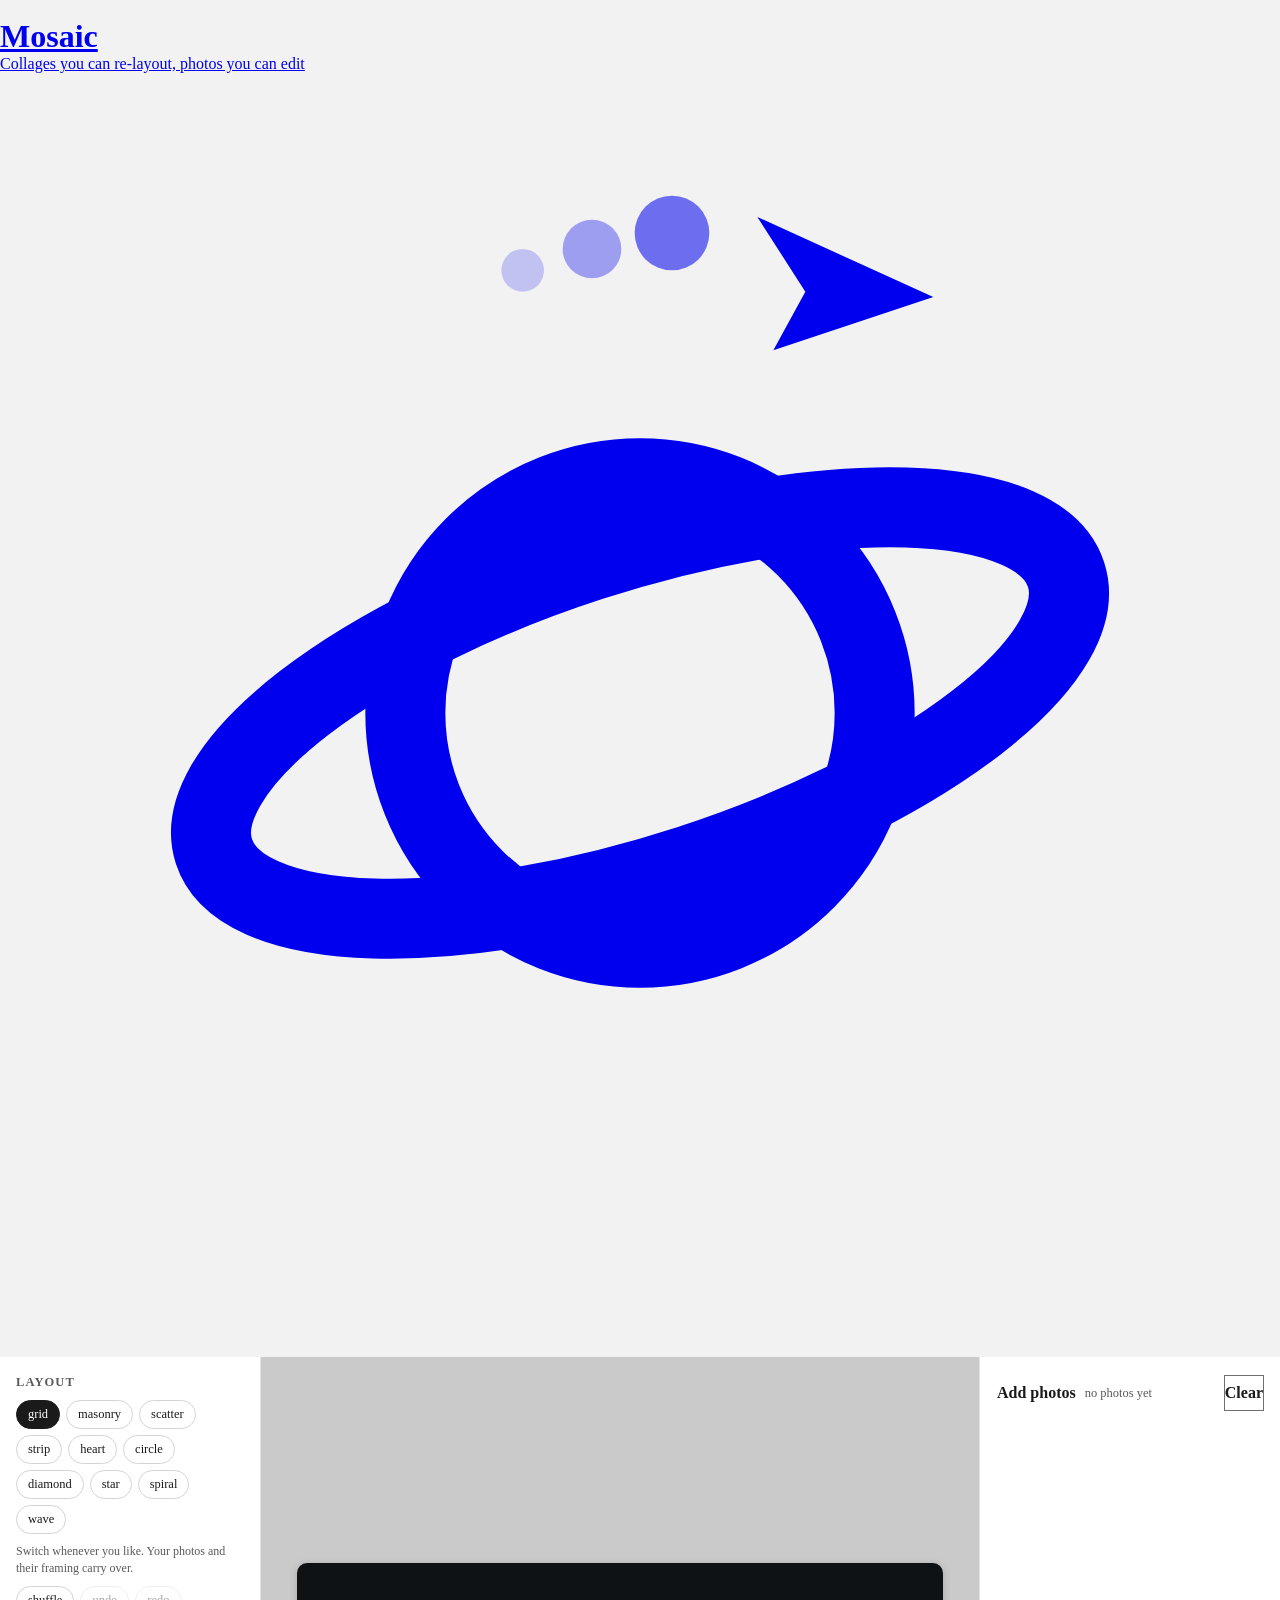
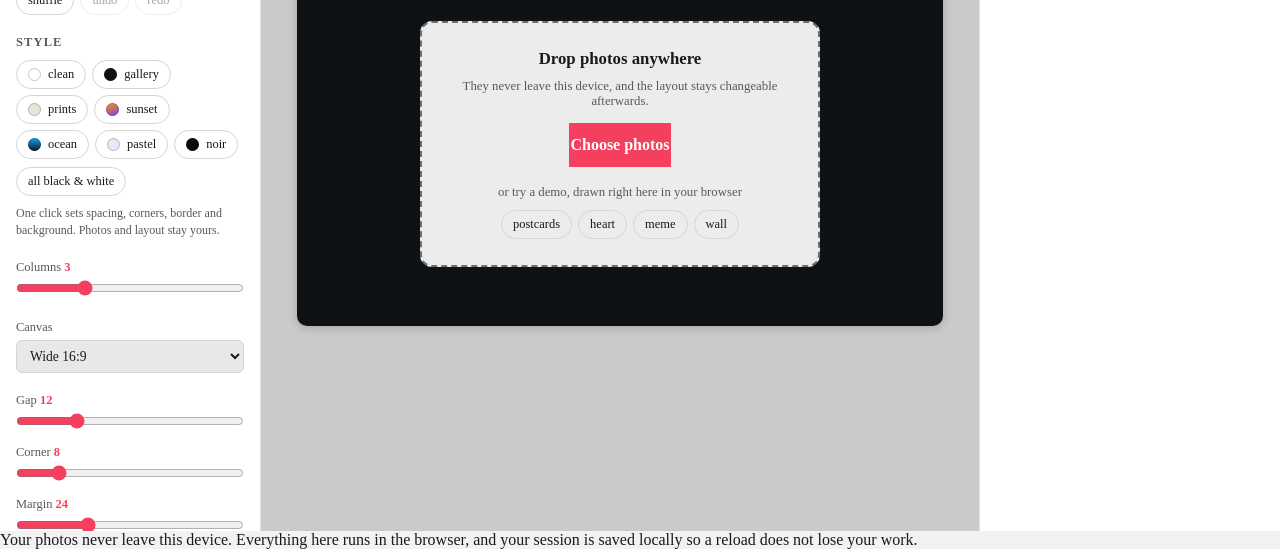
==== commit 01510956: "docs(copy): describe the editor the site now has The description was written before the focus editor" ====
--- a/index.html
+++ b/index.html
@@ -9,16 +9,16 @@
   <meta name="apple-mobile-web-app-title" content="Mosaic">
   <link rel="manifest" href="/site.webmanifest">
   <meta name="neo-mark" content="on">
-  <title>Mosaic | Photo Collage Maker</title>
-  <meta name="description" content="Build photo collages that stay editable: change the grid, shape or column count at any time without losing the photos you already placed">
-  <meta property="og:title" content="Mosaic: Photo Collage Maker">
-  <meta property="og:description" content="Change the layout after you add the photos. Nothing gets lost">
+  <title>Mosaic | Photo Collage Maker and Photo Editor</title>
+  <meta name="description" content="Build photo collages and edit the photos inside them: erase backgrounds by hand, go black and white, change the layout without losing a thing">
+  <meta property="og:title" content="Mosaic: Photo Collage Maker and Photo Editor">
+  <meta property="og:description" content="Erase backgrounds by hand, go black and white, change the layout. Nothing leaves your browser">
   <meta property="og:type" content="website">
   <meta property="og:url" content="https://mosaic.neorgon.com/">
   <meta property="og:site_name" content="Neorgon">
   <meta name="twitter:card" content="summary_large_image">
-  <meta name="twitter:title" content="Mosaic: Photo Collage Maker">
-  <meta name="twitter:description" content="Change the layout after you add the photos. Nothing gets lost">
+  <meta name="twitter:title" content="Mosaic: Photo Collage Maker and Photo Editor">
+  <meta name="twitter:description" content="Erase backgrounds by hand, go black and white, change the layout. Nothing leaves your browser">
   <meta name="robots" content="index, follow">
   <link rel="canonical" href="https://mosaic.neorgon.com/">
   <meta property="og:locale" content="en_US">
@@ -47,7 +47,7 @@
     "@context": "https://schema.org",
     "@type": "WebApplication",
     "name": "Mosaic",
-    "description": "Build photo collages that stay editable: change the grid, shape or column count at any time without losing the photos you already placed",
+    "description": "Build photo collages and edit the photos inside them: erase backgrounds by hand, go black and white, change the layout without losing a thing",
     "url": "https://mosaic.neorgon.com/",
     "applicationCategory": "MultimediaApplication",
     "operatingSystem": "Any",
@@ -69,7 +69,7 @@
         <img src="https://cdn.neorgon.org/v1.0.0/energon-classic-logo.png" class="header-logo-img" alt="">
         <div class="header-title-wrap">
         <h1>Mosaic</h1>
-        <div class="header-subtitle">Collages you can re-layout at any time</div>
+        <div class="header-subtitle">Collages you can re-layout, photos you can edit</div>
       
         </div>
       </a>
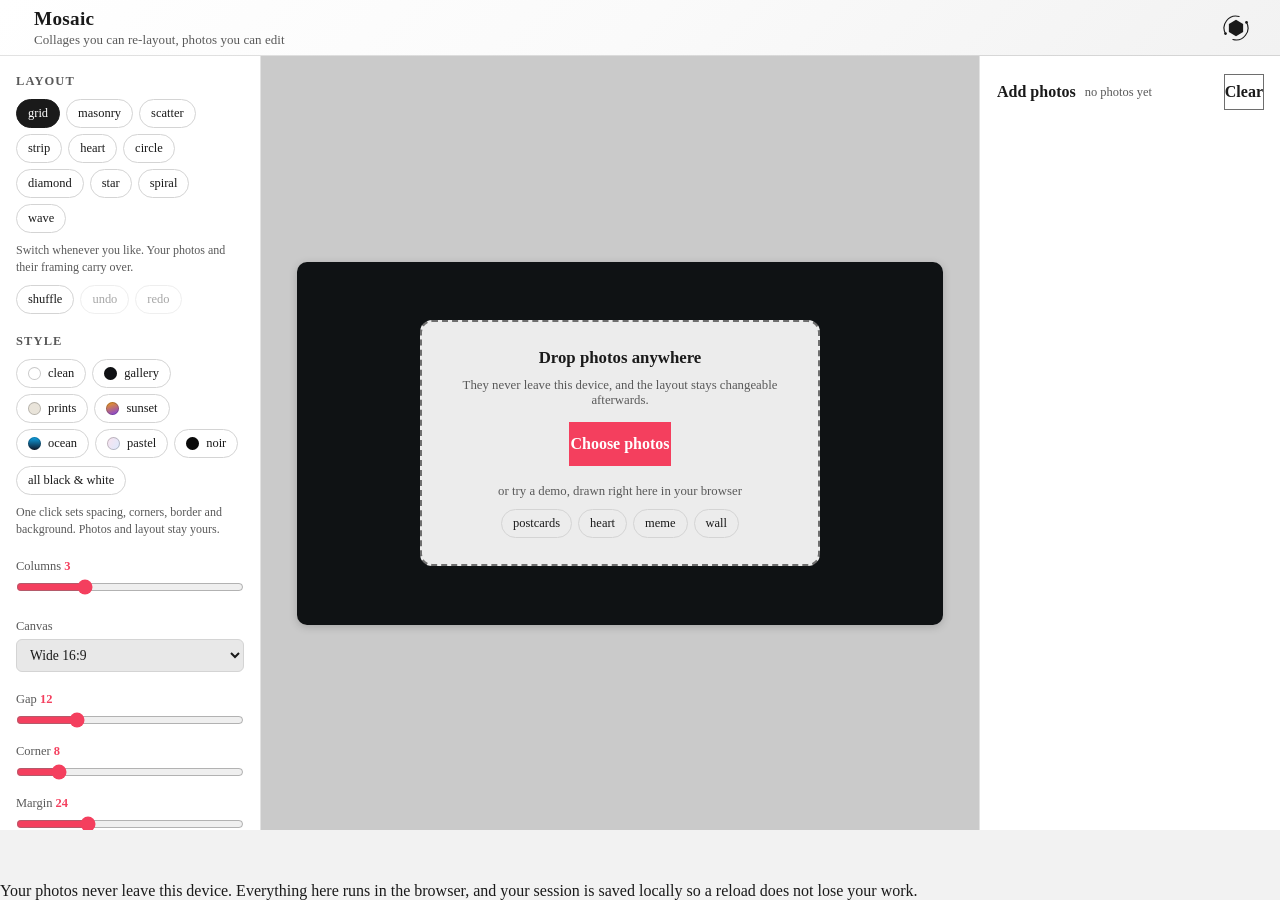
==== commit ae9e85e8: "chore(ui): re-stamp the hub home-control icon, and take the header kit's mark-colour fix The stamped" ====
--- a/index.html
+++ b/index.html
@@ -97,14 +97,13 @@
       -->
 
       <a class="header-home" href="https://neorgon.com/" title="neorgon.com" aria-label="Neorgon home">
-        <svg class="nh-hub-icon" viewBox="0 0 24 24" fill="none" stroke="currentColor" stroke-width="1.5" stroke-linecap="round" stroke-linejoin="round" xmlns="http://www.w3.org/2000/svg" aria-hidden="true">
-          <circle cx="12" cy="12" r="4.4"/>
-          <ellipse cx="12" cy="12" rx="8.4" ry="3" transform="rotate(-18 12 12)"/>
+        <svg class="nh-hub-icon" viewBox="0 0 24 24" fill="none" xmlns="http://www.w3.org/2000/svg" aria-hidden="true">
+          <path d="M12 4.4 18.58 8.2 18.58 15.8 12 19.6 5.42 15.8 5.42 8.2Z" fill="currentColor" stroke="none"/>
           <g class="nh-orbit">
-            <path d="M17.5 4.2 14.2 2.7l.9 1.4-.6 1.1z" fill="currentColor" stroke="none"/>
-            <circle cx="12.6" cy="3" r=".7" fill="currentColor" stroke="none" opacity=".55"/>
-            <circle cx="11.1" cy="3.3" r=".55" fill="currentColor" stroke="none" opacity=".35"/>
-            <circle cx="9.8" cy="3.7" r=".4" fill="currentColor" stroke="none" opacity=".2"/>
+            <path d="M2.47 17.50 A11.0 11.0 0 0 1 14.85 1.37" fill="none" stroke="currentColor" stroke-width="1.05" stroke-linecap="round"/>
+            <path d="M21.53 6.50 A11.0 11.0 0 0 1 9.15 22.63" fill="none" stroke="currentColor" stroke-width="1.05" stroke-linecap="round"/>
+            <circle cx="21.71" cy="6.84" r="1.25" fill="currentColor"/>
+            <circle cx="2.29" cy="17.16" r="1.25" fill="currentColor"/>
           </g>
         </svg>
       </a>
--- a/css/neorgon-header.css
+++ b/css/neorgon-header.css
@@ -0,0 +1,938 @@
+/* ══════════════════════════════════════════════════════════════
+   Neorgon Header Kit — header.css
+   Canonical source: packages/neorgon-ui/header/
+   Vendored per site as css/neorgon-header.css — do not edit copies.
+   Live CDN: https://cdn.neorgon.org/v1.0.0/header/header.css
+   ══════════════════════════════════════════════════════════════ */
+
+:root {
+  /* Geometry */
+  --header-h: 68px;
+  --header-h-app: 56px;
+  --header-control-h: 40px; /* every header control (buttons, ⋯, palette, home) shares this height */
+  /* Logo height. A token, not a literal, so a site can make the mark carry more
+     weight without forking the kit. Default 36px = the historical value, so
+     nothing changes for a site that never sets it. The bar is 68px with no
+     vertical padding, so ~52px is the practical ceiling before the mark starts
+     to look wedged against the edges. */
+  --header-logo-h: 36px;
+  --header-logo-h-mobile: 28px;
+
+  /* Palette — themes override these (see themes.css) */
+  --header-bg-start: #B015B0;
+  --header-bg-mid: #3D0080;
+  --header-bg-end: #040714;
+  /* Kept here for anything that references the composed gradient, but the
+     authoritative copy is re-declared on .header-bar below — see the note
+     there before changing either. */
+  --header-bg: linear-gradient(in oklch 135deg, var(--header-bg-start) 0%, var(--header-bg-mid) 50%, var(--header-bg-end) 100%);
+  --header-glass: rgba(0, 9, 18, .35);
+  --header-text: #f9f9f9;
+  --header-text-dim: rgba(255, 255, 255, .72);
+  --header-border: rgba(255, 255, 255, .07);
+  --header-border-strong: rgba(255, 255, 255, .22);
+  --header-accent: #e879f9;
+  --header-menu-bg: #10142a;
+  --header-menu-hover: rgba(255, 255, 255, .08);
+
+  /* Focus ring — near-white with a whisper of the brand hue so it never
+     reads as a stray browser default. 5.77:1 (bright end) to 17.98:1
+     (dark end) against the bar, 16.54:1 on the menu. Themes may override. */
+  --header-focus: oklch(0.97 0.02 320);
+  --header-focus-w: 2px;
+
+  /* Icon sizing. Two tokens: a filled glyph reads heavier than a stroked
+     one in the same box, so the solid home icon is set smaller to match
+     optically. */
+  --header-icon: 22px;        /* stroked glyphs (palette) */
+  --header-icon-solid: 20px;  /* filled glyphs (home) */
+
+  /* ease-out-quart: fast start, long settle, no overshoot. */
+  --header-ease: cubic-bezier(.22, 1, .36, 1);
+  --header-ease-in: cubic-bezier(.55, 0, 1, .45);
+}
+
+/* Colour judgements about the DEFAULT gradient specifically. Scoped to
+   html:not([data-theme]) because themes.css sets these per theme at the
+   same specificity as :root — a :root override here would silently
+   overwrite all five palettes. Every consumer below pairs them with a
+   var() fallback to the theme's own token. */
+html:not([data-theme]) {
+  /* --header-border-strong (.22) measures 1.91-1.95:1 on the bar, below
+     the 3:1 WCAG 1.4.11 needs for a control boundary. .42 gives 3.73-4.02:1. */
+  --header-control-border: rgba(255, 255, 255, .42);
+
+  /* --header-bg-end (#040714) is identical to the standard page
+     background, so a flat hairline measures 1.14:1 on the right half.
+     The bar's luminance swings 43x left-to-right, so the edge ramps too. */
+  --header-edge-from: rgba(255, 255, 255, .10);
+  --header-edge-to: rgba(255, 255, 255, .34);
+
+  /* .72 measures 4.14:1 at the start of the subtitle span — below AA.
+     Split from the icon colour, which only needs 3:1 as non-text. */
+  --header-text-dim: rgba(255, 255, 255, .82);
+  --header-icon-color: rgba(255, 255, 255, .78);
+}
+
+/* ══════════════════════════════════════════════════════════════
+   SKINS — site-level identity, opt-in per site
+   ────────────────────────────────────────────────────────────
+   A skin replaces the default magenta gradient for ONE site whose
+   own palette clashes with it. Set it in the site's markup:
+
+     <header class="header-bar" data-header-mode="content"
+             data-header-skin="brass">
+
+   This is NOT the theme system. Precedence, by design:
+
+     visitor choice (?theme= / cookie)  >  season (CDN)  >  skin  >  kit default
+
+   A site that should sit out every season keeps its skin with
+   `<html lang="en" data-season="off">` — see season.css. That declines
+   the fleet's decoration only; a visitor's ?theme= still wins.
+
+   Named skins below are the reusable ones. For a one-off palette no
+   other site would share, use `data-header-skin="custom"` and declare
+   the tokens in the site's own CSS — contract at the end of this block.
+
+   Two cascade facts make that ordering work, and both are easy to
+   get wrong:
+
+   1. A declaration ON .header-bar beats a value INHERITED from
+      <html>, whatever the specificity. Visitor themes declare on
+      <html>, so every skin is scoped `html:not([data-theme])` —
+      the moment a visitor picks a theme, all skins stop matching.
+   2. Season rules in season.css carry a matching
+      `[data-header-skin]` selector one step more specific than the
+      skin rules below, so an armed season still flips skinned
+      sites. Do not raise the specificity here without raising it
+      there too, or skinned sites will silently sit out the season.
+
+   Each skin re-tunes the edge ramp and control border for its own
+   surface — those defaults are calibrated to the magenta gradient
+   and are wrong on a black bar.
+   ══════════════════════════════════════════════════════════════ */
+
+/* ink — near-black neutral. The default choice for a site whose
+   palette the magenta gradient fights. */
+html:not([data-theme]) .header-bar[data-header-skin="ink"] {
+  --header-bg-start: #14161c;
+  --header-bg-mid: #0b0d12;
+  --header-bg-end: #050609;
+  --header-glass: rgba(10, 12, 16, .55);
+  --header-accent: #cbd5e1;
+  --header-text: #f4f4f5;
+  --header-text-dim: rgba(255, 255, 255, .78);
+  --header-icon-color: rgba(255, 255, 255, .74);
+  --header-border: rgba(255, 255, 255, .09);
+  --header-border-strong: rgba(255, 255, 255, .24);
+  --header-control-border: rgba(255, 255, 255, .44);
+  --header-menu-bg: #14161c;
+  --header-menu-hover: rgba(255, 255, 255, .09);
+  /* A near-black bar sits close to the page in luminance at BOTH ends,
+     so the edge has to be brighter than the gradient's ramp. */
+  --header-edge-from: rgba(255, 255, 255, .26);
+  --header-edge-to: rgba(255, 255, 255, .26);
+}
+
+/* carbon — flat true black, no gradient. The most restrained option;
+   the hairline does all the separating. */
+html:not([data-theme]) .header-bar[data-header-skin="carbon"] {
+  --header-bg-start: #08080a;
+  --header-bg-mid: #08080a;
+  --header-bg-end: #08080a;
+  --header-glass: rgba(0, 0, 0, .6);
+  --header-accent: #e5e5e5;
+  --header-text: #fafafa;
+  --header-text-dim: rgba(255, 255, 255, .76);
+  --header-icon-color: rgba(255, 255, 255, .72);
+  --header-border: rgba(255, 255, 255, .12);
+  --header-border-strong: rgba(255, 255, 255, .26);
+  --header-control-border: rgba(255, 255, 255, .46);
+  --header-menu-bg: #101012;
+  --header-menu-hover: rgba(255, 255, 255, .1);
+  --header-edge-from: rgba(255, 255, 255, .3);
+  --header-edge-to: rgba(255, 255, 255, .3);
+}
+
+/* brass — warm dark, tuned to incident-runbook's #b8935f / #d8b280
+   accents and its #040714 page background. */
+html:not([data-theme]) .header-bar[data-header-skin="brass"] {
+  --header-bg-start: #2a2114;
+  --header-bg-mid: #16120c;
+  --header-bg-end: #040714;
+  --header-glass: rgba(22, 18, 12, .5);
+  --header-accent: #d8b280;
+  --header-text: #f7f3ea;
+  --header-text-dim: rgba(247, 243, 234, .8);
+  --header-icon-color: rgba(216, 178, 128, .86);
+  --header-border: rgba(216, 178, 128, .2);
+  --header-border-strong: rgba(216, 178, 128, .38);
+  --header-control-border: rgba(216, 178, 128, .55);
+  --header-menu-bg: #17130d;
+  --header-menu-hover: rgba(216, 178, 128, .14);
+  --header-edge-from: rgba(216, 178, 128, .22);
+  --header-edge-to: rgba(216, 178, 128, .34);
+}
+
+/* slate — cool blue-grey. Neutral without going fully black. */
+html:not([data-theme]) .header-bar[data-header-skin="slate"] {
+  --header-bg-start: #33415a;
+  --header-bg-mid: #1e293b;
+  --header-bg-end: #0b1120;
+  --header-glass: rgba(15, 23, 42, .5);
+  --header-accent: #7dd3fc;
+  --header-text: #f1f5f9;
+  --header-text-dim: rgba(241, 245, 249, .8);
+  --header-icon-color: rgba(226, 232, 240, .78);
+  --header-border: rgba(148, 163, 184, .2);
+  --header-border-strong: rgba(148, 163, 184, .36);
+  --header-control-border: rgba(203, 213, 225, .5);
+  --header-menu-bg: #16202f;
+  --header-menu-hover: rgba(148, 163, 184, .16);
+  --header-edge-from: rgba(148, 163, 184, .18);
+  --header-edge-to: rgba(148, 163, 184, .34);
+}
+
+/* aurora — deep teal into cyan. For data/monitoring surfaces. */
+html:not([data-theme]) .header-bar[data-header-skin="aurora"] {
+  --header-bg-start: #0e7490;
+  --header-bg-mid: #0a3d4d;
+  --header-bg-end: #040714;
+  --header-glass: rgba(8, 51, 68, .5);
+  --header-accent: #67e8f9;
+  --header-text: #ecfeff;
+  --header-text-dim: rgba(236, 254, 255, .82);
+  --header-icon-color: rgba(165, 243, 252, .82);
+  --header-border: rgba(103, 232, 249, .2);
+  --header-border-strong: rgba(103, 232, 249, .36);
+  --header-control-border: rgba(165, 243, 252, .5);
+  --header-menu-bg: #07222c;
+  --header-menu-hover: rgba(103, 232, 249, .14);
+  --header-edge-from: rgba(103, 232, 249, .2);
+  --header-edge-to: rgba(103, 232, 249, .32);
+}
+
+/* ember — warm amber into rust. For alert/ops surfaces that want
+   warmth without reading as the danger theme. */
+html:not([data-theme]) .header-bar[data-header-skin="ember"] {
+  --header-bg-start: #9a3412;
+  --header-bg-mid: #4a1608;
+  --header-bg-end: #040714;
+  --header-glass: rgba(74, 22, 8, .5);
+  --header-accent: #fbbf24;
+  --header-text: #fff7ed;
+  --header-text-dim: rgba(255, 247, 237, .82);
+  --header-icon-color: rgba(253, 230, 138, .84);
+  --header-border: rgba(251, 191, 36, .2);
+  --header-border-strong: rgba(251, 191, 36, .36);
+  --header-control-border: rgba(253, 230, 138, .5);
+  --header-menu-bg: #23120a;
+  --header-menu-hover: rgba(251, 191, 36, .14);
+  --header-edge-from: rgba(251, 191, 36, .2);
+  --header-edge-to: rgba(251, 191, 36, .32);
+}
+
+/* jade — clinical emerald. Tuned to headpain-site's #059669 / #10b981
+   accents on its #040714 page. For calm medical/health surfaces where
+   both the magenta default and ember's warning-warmth read wrong. */
+html:not([data-theme]) .header-bar[data-header-skin="jade"] {
+  --header-bg-start: #065f46;
+  --header-bg-mid: #043b2c;
+  --header-bg-end: #040714;
+  --header-glass: rgba(4, 59, 44, .5);
+  --header-accent: #6ee7b7;
+  --header-text: #ecfdf5;
+  --header-text-dim: rgba(236, 253, 245, .82);
+  --header-icon-color: rgba(167, 243, 208, .84);
+  --header-border: rgba(110, 231, 183, .2);
+  --header-border-strong: rgba(110, 231, 183, .36);
+  --header-control-border: rgba(167, 243, 208, .5);
+  --header-menu-bg: #08251c;
+  --header-menu-hover: rgba(110, 231, 183, .14);
+  --header-edge-from: rgba(110, 231, 183, .2);
+  --header-edge-to: rgba(110, 231, 183, .32);
+}
+
+/* ── custom — a site-authored skin ────────────────────────────────
+   For a one-off palette that no named skin fits and that no other
+   site would reuse. The kit deliberately ships NO tokens for this
+   value: the site supplies them, and the kit stays out of the way.
+
+     <header class="header-bar" data-header-skin="custom">
+
+   In the site's own css/style.css, copy this selector EXACTLY — the
+   scoping and the specificity are the whole contract:
+
+     html:not([data-theme]) .header-bar[data-header-skin="custom"] {
+       --header-bg-start: …;  --header-bg-mid: …;  --header-bg-end: …;
+       --header-accent: …;    --header-text: …;    --header-text-dim: …;
+       --header-icon-color: …; --header-border: …; --header-border-strong: …;
+       --header-control-border: …; --header-menu-bg: …; --header-menu-hover: …;
+       --header-edge-from: …; --header-edge-to: …;
+     }
+
+   Why that exact selector, and nothing shorter:
+     · `html:not([data-theme])` makes the skin collapse the instant a
+       visitor picks a theme. Drop it and the site ignores ?theme=.
+     · `[data-header-skin="custom"]` puts it at (0,3,1) — above the
+       kit default, below an armed season's (0,4,2) skin variant. A
+       bare `.header-bar { --header-bg-start: … }` is only (0,1,0)
+       and the kit's own defaults would beat it.
+   Set only the three gradient stops if that is all that clashes; the
+   bar re-composes --header-bg from them (see .header-bar below).
+   Only the three stops + accent are usually enough — but re-tune the
+   edge ramp too if the bar is much darker or lighter than the default
+   magenta, which those values are calibrated against. */
+
+/* ── Bar ─────────────────────────────────────────────────────── */
+.header-bar {
+  position: sticky;
+  top: 0;
+  z-index: var(--z-sticky-header, 200);
+  display: flex;
+  align-items: center;
+  gap: var(--space-3, 12px);
+  height: var(--header-h);
+  padding: 0 var(--space-6, 24px);
+  /* Re-composed HERE, not only at :root. A custom property's var()
+     references resolve on the element where that property is declared, so a
+     --header-bg built at :root bakes in :root's start/mid/end and ignores any
+     override made further down the tree. Declaring it on .header-bar means
+     skins (and any site override on the bar) only need to set the three
+     stops. Themes still work: they set the stops on <html>, which inherits
+     down to here before this resolves. */
+  --header-bg: linear-gradient(in oklch 135deg, var(--header-bg-start) 0%, var(--header-bg-mid) 50%, var(--header-bg-end) 100%);
+  background: var(--header-bg);
+  border-bottom: 1px solid var(--header-border);
+  color: var(--header-text);
+  --header-h-cur: var(--header-h);
+}
+
+/* Bottom edge as a ramp, not a flat hairline (see --header-edge-*).
+   Degrades to the theme's flat --header-border where unsupported or
+   where a theme defines no ramp of its own. */
+html:not([data-theme]) .header-bar {
+  border-image: linear-gradient(
+    to right,
+    var(--header-edge-from, rgba(255, 255, 255, .10)),
+    var(--header-edge-to, rgba(255, 255, 255, .34))
+  ) 1;
+}
+/* Hub is a floating glass plate, not a band welded to the page — the
+   ramp would read as a seam. */
+html:not([data-theme]) .header-bar[data-header-mode="hub"] {
+  border-image: none;
+  border-bottom-color: var(--header-border);
+}
+
+/* Mode: hub — transparent cozy glass, no gradient */
+.header-bar[data-header-mode="hub"] {
+  background: var(--header-glass);
+  backdrop-filter: blur(12px);
+  -webkit-backdrop-filter: blur(12px);
+}
+
+/* Mode: app — slim, auto-hides on scroll down (JS toggles .header-hidden) */
+.header-bar[data-header-mode="app"] {
+  height: var(--header-h-app);
+  --header-h-cur: var(--header-h-app);
+}
+
+/* Auto-hide. `app` mode has it by definition; every other mode opts in with
+   data-header-autohide="on" and keeps its own height and background. */
+.header-bar[data-header-mode="app"],
+.header-bar[data-header-autohide="on"] {
+  transition: transform .26s var(--header-ease, ease);
+}
+/* Leaving accelerates away; returning decelerates in. Same budget. */
+.header-bar[data-header-mode="app"].header-hidden,
+.header-bar[data-header-autohide="on"].header-hidden {
+  transform: translateY(-100%);
+  transition-duration: .2s;
+  transition-timing-function: var(--header-ease-in, ease);
+}
+/* Keyboard focus entering a hidden bar reveals it: focus must never sit
+   on an off-screen control (WCAG 2.4.7, and 2.2's 2.4.11). header.js
+   drops the class on focusin so the next scroll decision agrees with
+   what is painted; this rule covers the frame in between. */
+.header-bar.header-hidden:focus-within { transform: none; }
+
+/* ── Logo block ──────────────────────────────────────────────── */
+.header-logo {
+  display: flex;
+  align-items: center;
+  gap: 10px;
+  flex-shrink: 0;
+  min-width: 0;
+}
+.header-logo-img {
+  height: var(--header-logo-h, 36px);
+  width: auto;
+  flex-shrink: 0;
+  display: block;
+  transition: transform .28s var(--header-ease, ease);
+}
+/* The raster fallback still needs forcing white; the injected vector must not
+   be filtered, because it already inherits the header's own text colour and
+   inverting it would undo exactly the thing it was swapped in to fix. */
+img.header-logo-img { filter: brightness(0) invert(1); }
+svg.header-logo-mark { color: var(--header-text); fill: currentColor; width: auto; }
+/* A site that ships its own mark gets it as a mask over currentColor, so the
+   glyph follows the header's text colour exactly as the inline svg does. An
+   <img> could not: it paints its own pixels and ignores the cascade. */
+.header-logo-own {
+  /* Width tracks height rather than restating the token: .header-logo-img
+     already sets height, and it drops to --header-logo-h-mobile under 700px.
+     Pinning width to the desktop value gave a 36x28 box on a phone. */
+  aspect-ratio: 1;
+  width: auto;
+  /* Declared, not inherited. `background: currentColor` resolves against
+     whatever the ancestor set, and the logo is always inside an <a>: on a site
+     whose logo anchor carries no class, that ancestor is an unstyled link and
+     currentColor is the UA's #0000EE. The mark then paints link-blue, silently,
+     because nothing in the page is wrong enough to throw. Every fleet site
+     happens to wrap the logo in .header-title-link (which the kit gives
+     color: inherit), so this only surfaced when ops-console adopted the kit
+     with a bare <a>. Stating the colour here makes the mask independent of the
+     markup around it, which is the contract the rest of the kit already keeps. */
+  color: var(--header-text);
+  background: currentColor;
+  /* The image itself is set inline by header.js, derived from the manifest
+     link, because a fleet site is served at its domain root and a kit showcase
+     is not. Only the parts that do not vary live here. */
+  -webkit-mask-position: center; mask-position: center;
+  -webkit-mask-size: contain;    mask-size: contain;
+  -webkit-mask-repeat: no-repeat; mask-repeat: no-repeat;
+}
+.header-logo-img:hover,
+.header-title-link:hover .header-logo-img { transform: scale(1.06) rotate(-4deg); }
+
+/* min-height also fixes a target-size failure: at <=700px the subtitle is
+   hidden and this link collapses to 22px, under the 24px WCAG 2.5.8
+   minimum. The parent centres it, so it grows symmetrically — no shift. */
+.header-title-link {
+  text-decoration: none;
+  color: inherit;
+  min-width: 0;
+  display: flex;
+  flex-direction: column;
+  justify-content: center;
+  min-height: var(--header-control-h);
+}
+/* Current contract: mark + name are ONE anchor to the site's own home
+   (the img rides inside .header-title-link with alt=""), so the link's
+   accessible name is the title text and the logo stops being a second,
+   differently-behaved link. Scoped with :has() so the retired two-anchor
+   markup keeps rendering unchanged wherever it still exists. */
+.header-title-link:has(> .header-logo-img, > picture) {
+  flex-direction: row;
+  align-items: center;
+  gap: 10px;
+}
+.header-title-wrap {
+  display: flex;
+  flex-direction: column;
+  justify-content: center;
+  min-width: 0;
+}
+/* The one visible cue that the name is a control: the title warms to the
+   accent on hover. Kept subtle; the cursor and the logo tilt do the rest. */
+.header-logo h1 { transition: color .2s var(--header-ease, ease); }
+.header-title-link:hover h1 { color: var(--header-accent); }
+/* rem, not em: a shared component must not rescale because a site set its
+   own body font-size. 1.2rem == 19.2px == today's rendered size.
+
+   `margin: 0` for the same reason, and it is load-bearing: the UA gives h1
+   `.67em 0`, which at this size is 12.86px above and below. The kit never
+   reset it, so the title block came out 67px inside app mode's fixed 56px
+   bar — the title rode high and the subtitle hung out of the header into the
+   page. It looked fine on most sites only because they link the CDN
+   `styles/base.css`, whose `*` reset zeroed it for us; the sites that don't
+   (headpain, autopilot, references-api in app mode) showed the real geometry. */
+.header-logo h1 {
+  margin: 0;
+  font-size: 1.2rem;
+  font-weight: 600;
+  line-height: 1.2;
+  letter-spacing: .015em;
+  color: var(--header-text);
+  white-space: nowrap;
+}
+/* All four sides declared, so a site that authors the subtitle as a <p>
+   rather than a <div> does not reintroduce the same UA margin. */
+.header-subtitle {
+  font-size: .8125rem;
+  line-height: 1.25;
+  color: var(--header-text-dim);
+  font-weight: 500;
+  margin: 2px 0 0;
+  letter-spacing: .005em;
+  white-space: nowrap;
+}
+
+/* Epigraph: the animating half of a bilingual subtitle. The glyph churn is
+   decoration, so it is aria-hidden and .neo-epi-sr carries the real sentence
+   for assistive tech. Both live inside .header-subtitle, which keeps the
+   existing nowrap and mobile-hide behaviour unchanged. */
+.neo-epi { font-variant-ligatures: none; }
+.neo-epi-sr {
+  position: absolute;
+  width: 1px; height: 1px;
+  margin: -1px; padding: 0; border: 0;
+  overflow: hidden;
+  clip-path: inset(50%);
+  white-space: nowrap;
+}
+
+/* ── Right cluster: actions + theme toggle + home ────────────── */
+.header-right {
+  margin-left: auto;
+  display: flex;
+  align-items: center;
+  gap: var(--space-2, 8px);
+  min-width: 0;
+}
+
+.header-actions {
+  display: flex;
+  align-items: center;
+  gap: var(--space-2, 8px);
+  position: relative; /* overflow .header-menu anchors here */
+  min-width: 0;
+}
+.header-actions .btn,
+.header-actions .nav-link {
+  white-space: nowrap;
+  flex-shrink: 0;
+}
+/* Uniform control row: direct action children match the icon buttons'
+   height so Share / ⋯ / palette / home read as one correlative strip.
+   (Direct-child only — items moved into the ⋯ menu keep menu styling.) */
+.header-actions > .btn,
+.header-actions > .nav-link,
+.header-actions > button,
+.header-actions > a {
+  height: var(--header-control-h);
+  min-height: 0; /* neutralize site-level control minimums (e.g. --control-height) */
+  box-sizing: border-box;
+  display: inline-flex;
+  align-items: center;
+}
+
+/* Same guarantee one level down, for the kit's own grouping idiom.
+   header.js already knows .header-btn-group as a unit that travels into the ⋯
+   menu whole; the geometry rule above did not, so a grouped button kept its
+   own height and the row went ragged — pathfinder shipped 37px Fit/Clear
+   buttons flanked by 40px icon controls. Scoped to a group still sitting in
+   the bar: once the ⋯ menu adopts it the selector stops matching and menu
+   styling takes over, which is the same boundary the direct-child rule draws.
+   Deliberately NOT `> div > *` — battlecard's .bc-menu-wrap holds dropdown
+   items that are not bar controls and must not be stretched to 40px. */
+.header-actions > .header-btn-group > .btn,
+.header-actions > .header-btn-group > .nav-link,
+.header-actions > .header-btn-group > button,
+.header-actions > .header-btn-group > a {
+  height: var(--header-control-h);
+  min-height: 0;
+  box-sizing: border-box;
+  display: inline-flex;
+  align-items: center;
+}
+
+/* Appearance fallback for action buttons.
+   The kit enforces geometry on .header-actions children but never styled
+   them, so a site that uses the canonical .btn / .nav-link classes without
+   defining them renders a raw browser button inside the header
+   (incident-runbook hit exactly this). Wrapped in :where() so the whole
+   rule has ZERO specificity — every site's own .btn/.nav-link styling
+   still wins, and this only shows through where nothing else applies. */
+:where(.header-actions) > :where(.btn, .nav-link, button, a) {
+  padding: 0 12px;
+  border: 1px solid var(--header-border-strong);
+  border-radius: 6px;
+  background: transparent;
+  color: var(--header-text);
+  font: inherit;
+  font-size: .875rem;
+  font-weight: 500;
+  line-height: 1;
+  text-decoration: none;
+  cursor: pointer;
+  transition: background .2s var(--header-ease, ease),
+              border-color .2s var(--header-ease, ease);
+}
+:where(.header-actions) > :where(.btn, .nav-link, button, a):hover {
+  background: var(--header-menu-hover);
+  border-color: var(--header-control-border, var(--header-border-strong));
+}
+
+/* An icon-only control has no label to pad around, and the fallback above
+   assumes there is one. Its 12px side padding lands inside a border-box
+   control the site already sized square, leaving 40 - 24 - 2 = 14px of
+   content — and an SVG is a flex item that will shrink into it. neorgon-site's
+   GitHub mark rendered 14x26 and hiring-pack's 10x24 before this rule.
+
+   Specificity note, because it is not what the :where() wrapper suggests:
+   :has() is NOT zero-specificity — it takes the specificity of its most
+   specific argument, so `svg:only-child` puts this selector at (0,1,1), the
+   same weight as the `.header-actions > a` geometry rule above and ABOVE a
+   site's single-class `.header-link { width: 36px }`. That is deliberate and
+   matches the contract: the uniform control row is kit-owned, and a site that
+   truly needs different geometry sets --header-control-h rather than
+   restyling the control. hiring-pack declared 36px and now renders 40px. */
+:where(.header-actions) > :where(.btn, .nav-link, button, a):has(> svg:only-child) {
+  padding: 0;
+  width: var(--header-control-h);
+  justify-content: center;
+}
+
+/* …and the fallback's border does not belong on one either. .header-home is
+   an unboxed glyph, so a site that styles neither ends up with a boxed icon
+   sitting next to an unboxed one in the same row (hiring-pack shipped exactly
+   that pair). Geometry above is kit-owned at (0,1,1); appearance is not — the
+   extra :where() flattens this to zero specificity, so pathfinder and
+   cartograph, whose icon buttons are deliberately boxed to match the text
+   buttons beside them, keep their border on a single class. */
+:where(.header-actions > :where(.btn, .nav-link, button, a):has(> svg:only-child)),
+:where(.header-actions > :where(.btn, .nav-link, button, a):has(> svg:only-child)):hover {
+  border-color: transparent;
+}
+
+/* Belt and braces for the same failure: whatever padding a site declares, an
+   icon inside a header control is never the thing that gives way. Carries real
+   specificity on purpose — a squeezed icon is always a bug, never a choice. */
+.header-actions > .btn > svg,
+.header-actions > .nav-link > svg,
+.header-actions > button > svg,
+.header-actions > a > svg {
+  flex: none;
+}
+
+/* ── Theme toggle ────────────────────────────────────────────── */
+.header-theme { position: relative; display: flex; }
+.header-theme-toggle {
+  display: inline-flex;
+  align-items: center;
+  justify-content: center;
+  width: var(--header-control-h);
+  height: var(--header-control-h);
+  padding: 0;
+  border: 1px solid var(--header-control-border, var(--header-border-strong));
+  border-radius: 6px;
+  background: transparent;
+  color: var(--header-icon-color, var(--header-text-dim));
+  cursor: pointer;
+  transition: color .2s, border-color .2s, background .2s;
+}
+.header-theme-toggle:hover,
+.header-theme-toggle[aria-expanded="true"] {
+  color: var(--header-text);
+  border-color: var(--header-border-strong);
+  background: var(--header-menu-hover);
+}
+.header-theme-toggle svg {
+  width: var(--header-icon, 22px);
+  height: var(--header-icon, 22px);
+  display: block;
+}
+[data-theme]:not([data-theme=""]) .header-theme-toggle { color: var(--header-accent); }
+
+/* ── Home icon ───────────────────────────────────────────────── */
+.header-home {
+  display: flex;
+  align-items: center;
+  justify-content: center;
+  width: var(--header-control-h);
+  height: var(--header-control-h);
+  box-sizing: border-box;
+  padding: 0;
+  border-radius: 6px;
+  /* Full strength, not --header-icon-color. The dim was meant as hierarchy and
+     did not read as one: .header-source carries no colour rule at all, so it
+     inherits the header's own #f9f9f9, and the home control sitting beside it
+     at 78% looked like a misconfiguration rather than a decision. The other
+     user of that token is the bordered theme toggle, which has a border to
+     carry its own weight; this one does not. */
+  color: var(--header-text);
+  text-decoration: none;
+  flex-shrink: 0;
+  transition: color .18s var(--header-ease, ease),
+              background .18s var(--header-ease, ease);
+}
+/* --header-accent is the pink on the default palette and the skin's own accent
+   everywhere else, so the highlight stays on-brand without hardcoding magenta
+   into a control that ships to seven skins. */
+.header-home:hover,
+.header-home:focus-visible { color: var(--header-accent); background: var(--header-menu-hover); }
+.header-home svg {
+  width: var(--header-icon-solid, 20px);
+  height: var(--header-icon-solid, 20px);
+  display: block;
+}
+
+/* ── Hub glyph: the Energon mark at the centre of a galaxy ───────
+   .header-home is the one header link to neorgon.com, tooltip
+   "neorgon.com". The page stamps a placeholder SVG (markup contract
+   in the README) and upgradeHome() replaces it on init with the mark
+   at scale(0.72) inside a <g class="nh-orbit"> of two arcs and two
+   dots. Idle the whole thing is still; on hover or keyboard focus the
+   orbit group turns as one rigid body while the mark stays upright,
+   because a rotating letterform is unreadable.
+   Stroked glyph, so it sizes with --header-icon, not the solid token. */
+.header-home svg.nh-hub-icon {
+  /* Deliberately larger than --header-icon: the galaxy's arms occupy the outer
+     ring, so at 22px the MARK fell to 14px against 18px for the neighbouring
+     control. 26px puts it back at 18px, measured, while the arms still land
+     inside the 40px box. */
+  width: var(--header-hub-icon, 26px);
+  height: var(--header-hub-icon, 26px);
+}
+.header-home .nh-orbit {
+  transform-origin: 12px 12px; /* viewBox centre, for the legacy planet markup */
+}
+.header-home:hover .nh-orbit,
+.header-home:focus-visible .nh-orbit {
+  animation: nh-orbit-lap 1.4s linear infinite;
+}
+@keyframes nh-orbit-lap { to { transform: rotate(360deg); } }
+
+/* The galaxy turns as one rigid body on hover, so a plain rotate does it.
+   This replaced an offset-path satellite on an inclined ellipse: that needed a
+   front/back pair kept in sync and a semi-major axis capped so the dot did not
+   clip the viewBox, and none of it is needed once the arms sit outside the
+   mark instead of crossing it. */
+
+/* ── Overflow toggle (⋯) — injected by header.js ─────────────── */
+.header-overflow { position: relative; display: flex; }
+.header-overflow[hidden] { display: none; }
+.header-overflow-toggle {
+  display: inline-flex;
+  align-items: center;
+  justify-content: center;
+  min-width: var(--header-control-h);
+  height: var(--header-control-h);
+  box-sizing: border-box;
+  padding: 0 10px;
+  border: 1px solid var(--header-control-border, var(--header-border-strong));
+  border-radius: 6px;
+  background: transparent;
+  color: var(--header-text);
+  font-size: 1rem;
+  font-weight: 700;
+  letter-spacing: 1px;
+  cursor: pointer;
+  transition: background .2s;
+}
+.header-overflow-toggle:hover,
+.header-overflow-toggle[aria-expanded="true"] { background: var(--header-menu-hover); }
+
+/* Shared press feedback — these three controls are kit-owned, so the kit
+   owns their states (sites style their own .btn). */
+.header-overflow-toggle:active,
+.header-theme-toggle:active,
+.header-home:active {
+  background: var(--header-menu-hover);
+  transform: translateY(.5px);
+}
+
+/* ── Dropdown menu (overflow + theme + Export▾ groups) ─────────
+   Rules: parent gets position:relative; one open at a time; Esc /
+   outside click closes; arrow keys navigate (all handled by header.js) */
+.header-menu {
+  position: absolute;
+  /* Anchored to the BAR's bottom edge, not the button's. A 40px control
+     centred in a 68px bar put the old panel 10.5px inside the bar. */
+  top: calc(100% + (var(--header-h-cur, 68px) - var(--header-control-h)) / 2 + 8px);
+  right: 0;
+  min-width: 180px;
+  max-height: min(60vh, 320px);
+  overflow-y: auto;
+  margin: 0;
+  padding: 6px;
+  list-style: none;
+  background: var(--header-menu-bg);
+  border: 1px solid var(--header-border-strong);
+  border-radius: 12px;
+  /* Contact / mid / ambient + inner top highlight, so the panel lands
+     instead of floating. */
+  box-shadow:
+    0 1px 2px rgba(0, 0, 0, .45),
+    0 8px 16px -6px rgba(0, 0, 0, .5),
+    0 24px 48px -16px rgba(0, 0, 0, .65),
+    inset 0 1px 0 rgba(255, 255, 255, .06);
+  transform-origin: top right;
+  display: none;
+  z-index: 1;
+}
+.header-menu.open {
+  display: block;
+  animation: neo-menu-in .14s var(--header-ease, ease) both;
+}
+@keyframes neo-menu-in {
+  from { opacity: 0; transform: translateY(-6px) scale(.98); }
+  to   { opacity: 1; transform: none; }
+}
+
+.header-menu .btn,
+.header-menu .nav-link,
+.header-menu button,
+.header-menu a {
+  display: flex;
+  align-items: center;
+  /* text-align does nothing to a flex item; without this the site's own
+     .btn { justify-content: center } wins and every row centres itself. */
+  justify-content: flex-start;
+  gap: 10px;
+  width: 100%;
+  min-height: 44px;
+  padding: 0 12px;
+  border: none;
+  border-radius: 8px;
+  background: none;
+  color: var(--header-text);
+  font: inherit;
+  font-size: .875rem;
+  font-weight: 500;
+  text-align: left;
+  text-decoration: none;
+  white-space: nowrap;
+  cursor: pointer;
+}
+.header-menu .btn:hover,
+.header-menu .nav-link:hover,
+.header-menu button:hover,
+.header-menu a:hover {
+  background: var(--header-menu-hover);
+}
+
+/* ── Focus visibility ─────────────────────────────────────────
+   Every focusable header control gets a real ring. outline costs no
+   layout and creates no stacking context, so app-mode transform is
+   unaffected. Longhand lists (no :is()) for universal support. */
+.header-logo a:focus-visible,
+.header-title-link:focus-visible,
+.header-actions > a:focus-visible,
+.header-actions > button:focus-visible,
+.header-actions > .btn:focus-visible,
+.header-actions > .nav-link:focus-visible,
+.header-overflow-toggle:focus-visible,
+.header-theme-toggle:focus-visible,
+.header-home:focus-visible {
+  outline: var(--header-focus-w) solid var(--header-focus);
+  outline-offset: 2px;
+}
+/* Drawn inside the item so it never collides with the menu's padding or
+   scroll edge. Covers menuitemradio/checkbox, which the old rule missed. */
+.header-menu .btn:focus-visible,
+.header-menu .nav-link:focus-visible,
+.header-menu button:focus-visible,
+.header-menu a:focus-visible,
+.header-menu [role="menuitem"]:focus-visible,
+.header-menu [role="menuitemradio"]:focus-visible,
+.header-menu [role="menuitemcheckbox"]:focus-visible {
+  outline: var(--header-focus-w) solid var(--header-focus);
+  outline-offset: -2px;
+  background: var(--header-menu-hover);
+}
+.header-menu .badge,
+.header-menu [data-badge] { margin-left: auto; }
+
+/* Grouped controls (.header-btn-group divs / navs) moved into the ⋯ menu
+   render as stacked rows; group chrome (borders, padding, flex) is stripped. */
+.header-menu > div,
+.header-menu > nav {
+  display: block;
+  border: none;
+  margin: 0;
+  padding: 0;
+}
+.header-menu > div + div,
+.header-menu > nav + nav {
+  border-top: 1px solid var(--header-border);
+  margin-top: 4px;
+  padding-top: 4px;
+}
+.header-menu > div button,
+.header-menu > div a,
+.header-menu > nav button,
+.header-menu > nav a {
+  width: 100%;
+  margin: 0;
+}
+
+/* Theme menu specifics */
+.header-theme-menu .theme-swatch {
+  width: 14px;
+  height: 14px;
+  border-radius: 50%;
+  flex-shrink: 0;
+  border: 1px solid rgba(255, 255, 255, .25);
+}
+.header-theme-menu [aria-checked="true"]::after {
+  content: "✓";
+  margin-left: auto;
+  color: var(--header-accent);
+}
+
+/* ── Mobile (≤700px): shrink, hide subtitle, JS moves non-kept
+   action buttons into the ⋯ overflow menu ────────────────────── */
+@media (max-width: 700px) {
+  :root {
+    --header-control-h: 36px;
+    --header-icon: 20px;
+    --header-icon-solid: 18px;
+  }
+  .header-bar { padding: 0 var(--space-4, 16px); gap: var(--space-2, 8px); }
+  .header-subtitle { display: none; }
+  .header-logo h1 { font-size: 1rem; }
+  .header-logo-img { height: var(--header-logo-h-mobile, 28px); }
+  .header-right { gap: 6px; }
+  /* A 180px panel pinned to the right of a 375px viewport wastes width. */
+  .header-menu {
+    min-width: min(260px, calc(100vw - 32px));
+    max-width: calc(100vw - 32px);
+  }
+}
+
+/* ── Reduced motion ──────────────────────────────────────────── */
+@media (prefers-reduced-motion: reduce) {
+  .header-bar[data-header-mode="app"],
+  .header-bar[data-header-mode="app"].header-hidden,
+  .header-bar[data-header-autohide="on"],
+  .header-bar[data-header-autohide="on"].header-hidden { transition: none; }
+  .header-logo-img { transition: none; }
+  .header-logo-img:hover,
+  .header-title-link:hover .header-logo-img { transform: none; }
+  .header-home:hover .nh-orbit,
+  .header-home:focus-visible .nh-orbit { animation: none; }
+  .header-menu.open { animation: none; }
+  .header-overflow-toggle:active,
+  .header-theme-toggle:active,
+  .header-home:active { transform: none; }
+}
+
+/* ── Forced colors (Windows High Contrast) ────────────────────
+   The bar's hierarchy is carried entirely by translucent whites, which
+   all collapse to one system colour. Give the structural edges system
+   tokens so the header doesn't become one undifferentiated block. */
+@media (forced-colors: active) {
+  .header-bar {
+    border-image: none;
+    border-bottom: 1px solid CanvasText;
+  }
+  .header-overflow-toggle,
+  .header-theme-toggle { border-color: ButtonBorder; }
+  .header-menu { border: 1px solid CanvasText; }
+  .header-logo a:focus-visible,
+  .header-title-link:focus-visible,
+  .header-actions > a:focus-visible,
+  .header-actions > button:focus-visible,
+  .header-actions > .btn:focus-visible,
+  .header-actions > .nav-link:focus-visible,
+  .header-overflow-toggle:focus-visible,
+  .header-theme-toggle:focus-visible,
+  .header-home:focus-visible,
+  .header-menu button:focus-visible,
+  .header-menu a:focus-visible { outline-color: Highlight; }
+}
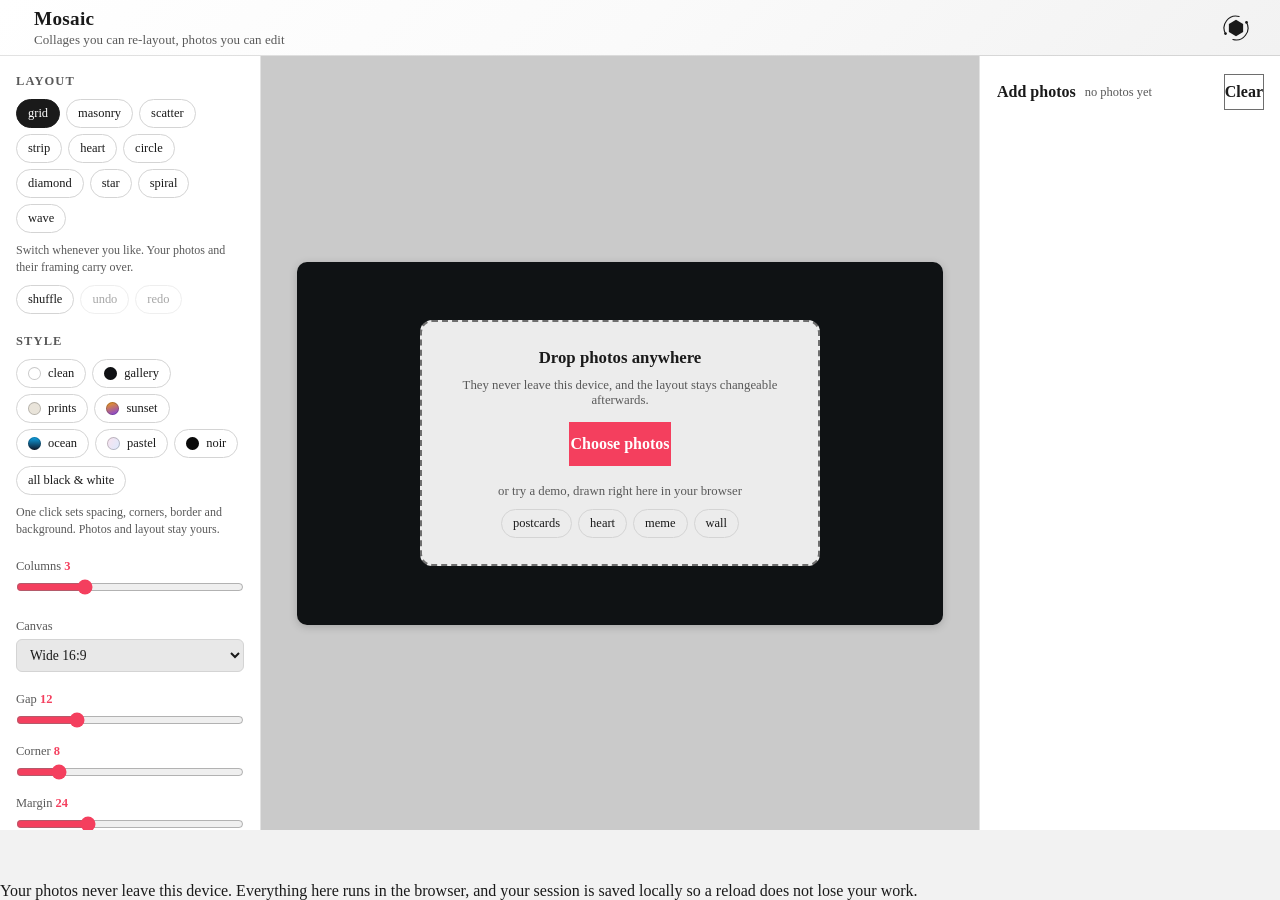
==== commit 4c318b95: "feat(editor): crop, and a rotation that stops leaking the background The focus editor could remove a" ====
--- a/index.html
+++ b/index.html
@@ -328,7 +328,7 @@
           <label class="lab" for="oy">Nudge down <b data-echo="oy"></b></label>
           <input id="oy" type="range" min="-1" max="1" step="0.01" data-tf="oy">
           <label class="lab" for="rot">Rotate <b data-echo="rot"></b></label>
-          <input id="rot" type="range" min="-180" max="180" step="1" data-tf="rot">
+          <input id="rot" type="range" min="-180" max="180" step="0.5" data-tf="rot">
 
           <div class="chips">
             <button type="button" class="chip" data-flip="h">flip H</button>
@@ -392,6 +392,10 @@
             <svg viewBox="0 0 24 24" fill="none" stroke="currentColor" stroke-width="1.8" stroke-linecap="round" stroke-linejoin="round" aria-hidden="true"><path d="m5 19 9.5-9.5"/><path d="M17.5 3.5v3M16 5h3"/><path d="M20 10v2M19 11h2"/><path d="M11.5 3.5v2M10.5 4.5h2"/></svg>
             <span>wand</span>
           </button>
+          <button type="button" data-ed-tool="crop" title="Crop and straighten (C)" aria-label="Crop">
+            <svg viewBox="0 0 24 24" fill="none" stroke="currentColor" stroke-width="1.8" stroke-linecap="round" stroke-linejoin="round" aria-hidden="true"><path d="M6 2v14a2 2 0 0 0 2 2h14"/><path d="M18 22V8a2 2 0 0 0-2-2H2"/></svg>
+            <span>crop</span>
+          </button>
           <button type="button" data-ed-tool="pan" title="Move around (V, or hold space)" aria-label="Pan">
             <svg viewBox="0 0 24 24" fill="none" stroke="currentColor" stroke-width="1.8" stroke-linecap="round" stroke-linejoin="round" aria-hidden="true"><path d="M12 4v16M4 12h16"/><path d="m9 7 3-3 3 3M9 17l3 3 3-3M7 9l-3 3 3 3M17 9l3 3-3 3"/></svg>
             <span>move</span>
@@ -402,6 +406,13 @@
           <div class="ed-cursor" id="edCursor" hidden aria-hidden="true"></div>
         </div>
         <aside class="ed-panel" aria-label="Editor settings">
+          <div class="grp">
+            <h2 class="grp-t">Crop</h2>
+            <p class="hint">Drag the frame to crop, or the arrow keys to nudge it. Hold Shift
+               while dragging a corner to keep its shape. Straighten lives beside the collage,
+               where it previews as you drag.</p>
+            <button type="button" class="btn btn--ghost" data-ed="uncrop">Reset crop</button>
+          </div>
           <div class="grp">
             <h2 class="grp-t">Cutout</h2>
             <label class="lab" for="edBrush">Brush size <b data-echo="edBrush"></b></label>
--- a/css/style.css
+++ b/css/style.css
@@ -1000,3 +1000,42 @@
     padding-bottom: calc(16px + env(safe-area-inset-bottom));
   }
 }
+
+/* ── Crop overlay ──────────────────────────────────────────────────────────
+   The scrim is one huge box-shadow rather than four positioned divs, so the
+   dimming and the frame edge cannot disagree about where the crop is. The
+   photo INSIDE the frame is never tinted: PRODUCT.md's argument is that this
+   tool asks you to judge photographs, so nothing may sit between the eye and
+   the pixels being kept. */
+.crop { position: absolute; inset: 0; pointer-events: none; }
+.crop-frame {
+  position: absolute; pointer-events: auto; cursor: move;
+  box-shadow: 0 0 0 9999px rgba(24, 26, 30, .55);
+  outline: 1px solid rgba(255, 255, 255, .95);
+}
+/* Rule of thirds from two gradients, so the guides cost no elements. */
+.crop-frame::before {
+  content: ''; position: absolute; inset: 0; pointer-events: none;
+  background-image:
+    linear-gradient(to right, rgba(255, 255, 255, .34) 1px, transparent 1px),
+    linear-gradient(to bottom, rgba(255, 255, 255, .34) 1px, transparent 1px);
+  background-size: 33.333% 100%, 100% 33.333%;
+  background-position: 33.333% 0, 0 33.333%;
+  background-repeat: repeat-x, repeat-y;
+}
+/* 24px hit target, 8px visual mark: WCAG 2.5.8 wants the target, the design
+   wants the mark, and they do not have to be the same rectangle. */
+.crop-h { position: absolute; width: 24px; height: 24px; pointer-events: auto; }
+.crop-h::after {
+  content: ''; position: absolute; inset: 8px; background: #fff; border-radius: 2px;
+  box-shadow: 0 0 0 1px rgba(0, 0, 0, .45);
+}
+.crop-h[data-h="nw"] { left: -12px; top: -12px; cursor: nwse-resize; }
+.crop-h[data-h="ne"] { right: -12px; top: -12px; cursor: nesw-resize; }
+.crop-h[data-h="se"] { right: -12px; bottom: -12px; cursor: nwse-resize; }
+.crop-h[data-h="sw"] { left: -12px; bottom: -12px; cursor: nesw-resize; }
+.crop-h[data-h="n"]  { left: 50%; top: -12px; margin-left: -12px; cursor: ns-resize; }
+.crop-h[data-h="s"]  { left: 50%; bottom: -12px; margin-left: -12px; cursor: ns-resize; }
+.crop-h[data-h="w"]  { left: -12px; top: 50%; margin-top: -12px; cursor: ew-resize; }
+.crop-h[data-h="e"]  { right: -12px; top: 50%; margin-top: -12px; cursor: ew-resize; }
+.ed-viewport[data-tool="crop"] { cursor: default; }
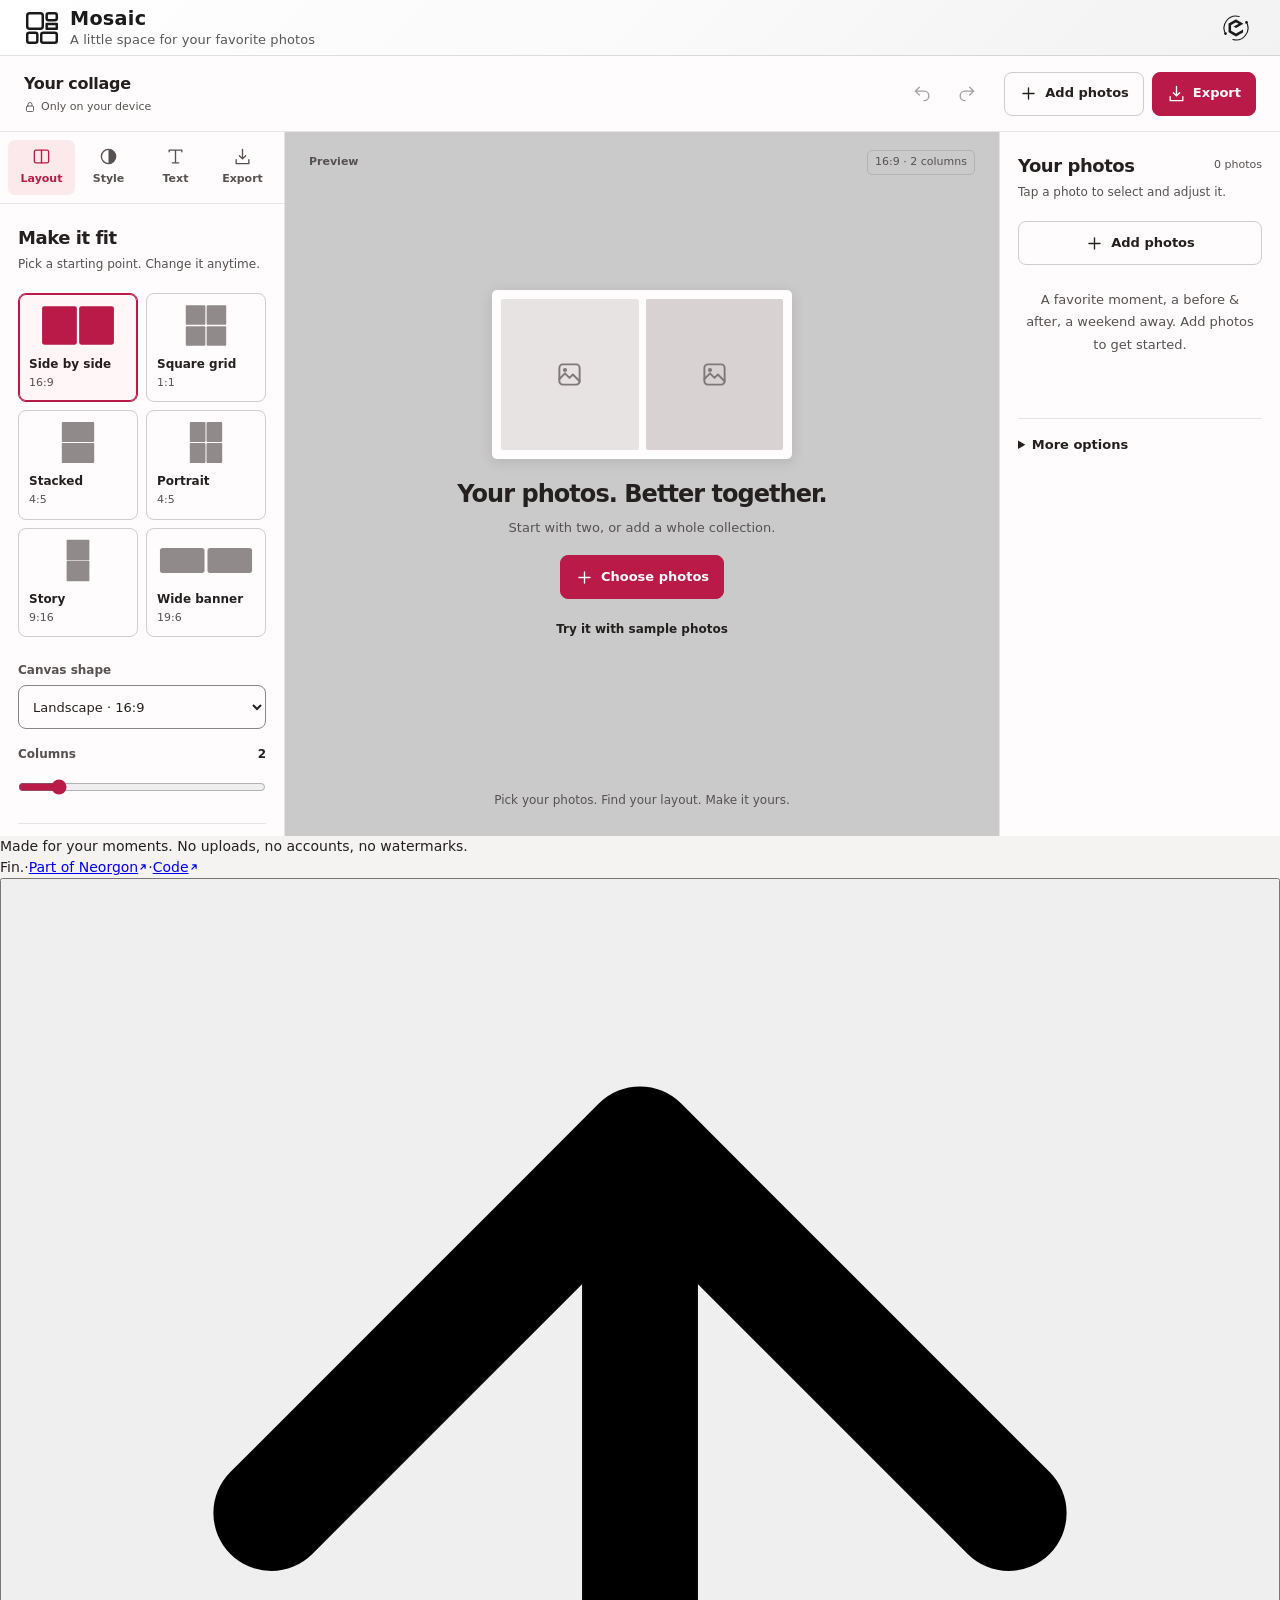
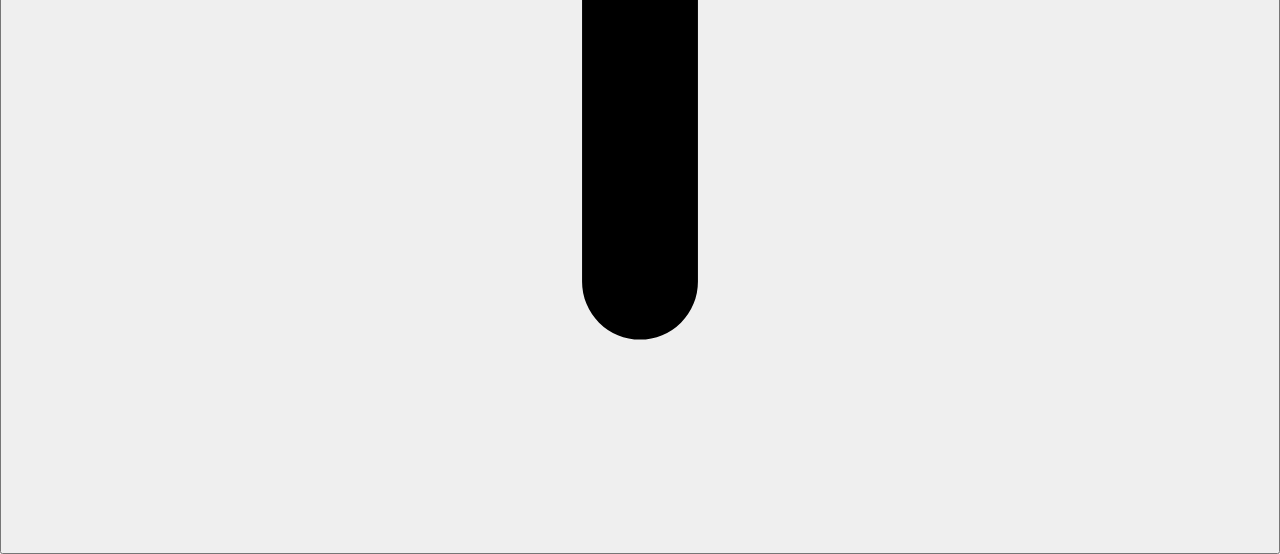
==== commit c339d1df: "Astra updates" ====
--- a/index.html
+++ b/index.html
@@ -2,7 +2,7 @@
 <html lang="en">
 <head>
   <meta charset="UTF-8">
-  <meta name="viewport" content="width=device-width, initial-scale=1.0">
+  <meta name="viewport" content="width=device-width, initial-scale=1.0, viewport-fit=cover">
   <link rel="icon" type="image/svg+xml" href="/favicon.svg">
   <link rel="icon" type="image/x-icon" href="/favicon.ico" sizes="16x16 32x32 48x48">
   <link rel="apple-touch-icon" sizes="180x180" href="/apple-touch-icon.png">
@@ -22,7 +22,7 @@
   <meta name="robots" content="index, follow">
   <link rel="canonical" href="https://mosaic.neorgon.com/">
   <meta property="og:locale" content="en_US">
-  <meta name="theme-color" content="#040714">
+  <meta name="theme-color" content="#f5f4f4">
   <meta property="og:image" content="https://mosaic.neorgon.com/og-preview.jpg">
   <meta property="og:image:width" content="1200">
   <meta property="og:image:height" content="630">
@@ -69,7 +69,7 @@
         <img src="https://cdn.neorgon.org/v1.0.0/energon-classic-logo.png" class="header-logo-img" alt="">
         <div class="header-title-wrap">
         <h1>Mosaic</h1>
-        <div class="header-subtitle">Collages you can re-layout, photos you can edit</div>
+        <div class="header-subtitle">A little space for your favorite photos</div>
       
         </div>
       </a>
@@ -110,184 +110,72 @@
     </div>
   </header>
 
-  <!-- Auth panel (uncomment when using Pattern B or C, add auth event handlers to js/events.js) -->
-  <!--
-  <div class="auth-panel" id="authPanel">
-    <div class="auth-panel-inner">
-      <div id="authGate">
-        <div class="auth-tabs">
-          <button class="auth-tab active" data-tab="login">Log In</button>
-          <button class="auth-tab" data-tab="register">Register</button>
-        </div>
-        <div class="auth-form" id="authLoginForm">
-          <input type="text" id="authLoginUser" placeholder="Username" autocomplete="username" maxlength="20">
-          <input type="password" id="authLoginPass" placeholder="Password" autocomplete="current-password">
-          <button class="auth-submit" id="authLoginBtn">Log In</button>
-        </div>
-        <div class="auth-form" id="authRegisterForm" hidden>
-          <input type="text" id="authRegUser" placeholder="Choose a username" autocomplete="username" maxlength="20">
-          <input type="password" id="authRegPass" placeholder="Choose a password" autocomplete="new-password">
-          <button class="auth-submit" id="authRegBtn">Register</button>
-        </div>
+  <main id="main" aria-busy="true" inert>
+    <input type="file" id="file" accept="image/*" multiple hidden>
+    <div class="workspace-toolbar">
+      <div class="workspace-title"><h2>Your collage</h2><span class="privacy-note"><svg class="ui-icon" viewBox="0 0 24 24" fill="none" stroke="currentColor" stroke-width="1.7" stroke-linecap="round" stroke-linejoin="round" aria-hidden="true"><rect x="5" y="10" width="14" height="11" rx="2"/><path d="M8 10V7a4 4 0 0 1 8 0v3"/></svg>Only on your device</span></div>
+      <div class="workspace-actions">
+        <div class="history-actions" role="group" aria-label="Edit history">
+          <button type="button" class="icon-button" data-act="undo" aria-label="Undo" title="Undo (Ctrl or ⌘ Z)" disabled><svg class="ui-icon" viewBox="0 0 24 24" fill="none" stroke="currentColor" stroke-width="1.7" stroke-linecap="round" stroke-linejoin="round" aria-hidden="true"><path d="m8 4-5 5 5 5M3 9h11a6 6 0 0 1 0 12"/></svg></button>
+          <button type="button" class="icon-button" data-act="redo" aria-label="Redo" title="Redo (Ctrl or ⌘ Shift Z)" disabled><svg class="ui-icon" viewBox="0 0 24 24" fill="none" stroke="currentColor" stroke-width="1.7" stroke-linecap="round" stroke-linejoin="round" aria-hidden="true"><path d="m16 4 5 5-5 5M21 9H10a6 6 0 0 0 0 12"/></svg></button>
+        </div>
+        <button type="button" class="btn btn--secondary" data-act="add"><svg class="ui-icon" viewBox="0 0 24 24" fill="none" stroke="currentColor" stroke-width="1.7" stroke-linecap="round" stroke-linejoin="round" aria-hidden="true"><path d="M12 5v14M5 12h14"/></svg><span>Add photos</span></button>
+        <button type="button" class="btn btn--primary" data-panel-target="export" aria-controls="panel-export"><svg class="ui-icon" viewBox="0 0 24 24" fill="none" stroke="currentColor" stroke-width="1.7" stroke-linecap="round" stroke-linejoin="round" aria-hidden="true"><path d="M12 3v12m-4-4 4 4 4-4M4 16v5h16v-5"/></svg><span>Export</span></button>
       </div>
-      <div id="authUser" hidden>
-        <span class="auth-username" id="authUsername"></span>
-        <button class="auth-logout" id="authLogout">Log out</button>
-      </div>
+      <p id="saveNotice" class="save-notice" role="status" hidden></p>
     </div>
-  </div>
-  <div class="auth-divider"></div>
-  -->
-
-  <!-- Main content: replace with your app's HTML structure -->
-  <main id="main">
-    <input type="file" id="file" accept="image/*" multiple hidden>
-
     <section class="board" aria-label="Collage editor">
-
-      <aside class="rail" id="rail" aria-label="Layout controls">
-          <button type="button" class="sheet-close" data-sheet-close>Close</button>
-        <div class="grp">
-          <h2 class="grp-t">Layout</h2>
-          <div class="chips" role="group" aria-label="Layout style">
-            <button type="button" class="chip" data-layout="grid">grid</button>
-            <button type="button" class="chip" data-layout="masonry">masonry</button>
-            <button type="button" class="chip" data-layout="scatter">scatter</button>
-            <button type="button" class="chip" data-layout="strip">strip</button>
-            <button type="button" class="chip" data-layout="heart">heart</button>
-            <button type="button" class="chip" data-layout="circle">circle</button>
-            <button type="button" class="chip" data-layout="diamond">diamond</button>
-            <button type="button" class="chip" data-layout="star">star</button>
-            <button type="button" class="chip" data-layout="spiral">spiral</button>
-            <button type="button" class="chip" data-layout="wave">wave</button>
-          </div>
-          <p class="hint">Switch whenever you like. Your photos and their framing carry over.</p>
-          <div class="chips" style="margin-top:8px">
-            <button type="button" class="chip" data-act="shuffle" title="Shuffle (R)">shuffle</button>
-            <button type="button" class="chip" data-act="undo" title="Undo (Cmd Z)" disabled>undo</button>
-            <button type="button" class="chip" data-act="redo" title="Redo (Cmd Shift Z)" disabled>redo</button>
-          </div>
-        </div>
-
-        <div class="grp">
-          <h2 class="grp-t">Style</h2>
-          <div class="chips" data-styles></div>
-          <div class="chips" style="margin-top:8px">
-            <button type="button" class="chip" data-act="allbw">all black &amp; white</button>
-          </div>
-          <p class="hint">One click sets spacing, corners, border and background. Photos and layout stay yours.</p>
-        </div>
-
-        <div class="grp" data-cols-row>
-          <label class="lab" for="cols">Columns <b data-cols-out>3</b></label>
-          <input id="cols" type="range" min="1" max="8" step="1" data-param="cols">
-        </div>
-
-        <div class="grp">
-          <label class="lab" for="ratio">Canvas</label>
-          <select id="ratio" data-param="ratio">
-            <option value="1:1">Square 1:1</option>
-            <option value="4:5">Portrait 4:5</option>
-            <option value="9:16">Story 9:16</option>
-            <option value="3:2">Landscape 3:2</option>
-            <option value="16:9" selected>Wide 16:9</option>
-          </select>
-        </div>
-
-        <div class="grp">
-          <label class="lab" for="gap">Gap <b data-echo="gap"></b></label>
+      <aside class="rail" id="rail" aria-label="Collage settings">
+        <nav class="desktop-tools" aria-label="Collage tools"><button type="button" data-panel-target="layout" aria-controls="panel-layout" aria-pressed="true"><svg class="ui-icon" viewBox="0 0 24 24" fill="none" stroke="currentColor" stroke-width="1.7" stroke-linecap="round" stroke-linejoin="round" aria-hidden="true"><rect x="3" y="4" width="18" height="16" rx="2"/><path d="M12 4v16"/></svg><span>Layout</span></button><button type="button" data-panel-target="style" aria-controls="panel-style" aria-pressed="false"><svg class="ui-icon" viewBox="0 0 24 24" fill="none" stroke="currentColor" stroke-width="1.7" stroke-linecap="round" stroke-linejoin="round" aria-hidden="true"><circle cx="12" cy="12" r="9"/><path d="M12 3a9 9 0 0 1 0 18Z" fill="currentColor" stroke="none"/></svg><span>Style</span></button><button type="button" data-panel-target="photos" aria-controls="side" aria-pressed="false"><svg class="ui-icon" viewBox="0 0 24 24" fill="none" stroke="currentColor" stroke-width="1.7" stroke-linecap="round" stroke-linejoin="round" aria-hidden="true"><rect x="3" y="3" width="18" height="18" rx="3"/><circle cx="8" cy="8" r="1"/><path d="m3 16 5-5 4 4 3-3 6 6"/></svg><span>Photos</span></button><button type="button" data-panel-target="text" aria-controls="panel-text" aria-pressed="false"><svg class="ui-icon" viewBox="0 0 24 24" fill="none" stroke="currentColor" stroke-width="1.7" stroke-linecap="round" stroke-linejoin="round" aria-hidden="true"><path d="M4 6V4h16v2M12 4v16M8 20h8"/></svg><span>Text</span></button><button type="button" data-panel-target="export" aria-controls="panel-export" aria-pressed="false"><svg class="ui-icon" viewBox="0 0 24 24" fill="none" stroke="currentColor" stroke-width="1.7" stroke-linecap="round" stroke-linejoin="round" aria-hidden="true"><path d="M12 3v12m-4-4 4 4 4-4M4 16v5h16v-5"/></svg><span>Export</span></button></nav>
+        <section class="tool-section" id="panel-layout" data-tool-panel="layout" aria-labelledby="layout-heading">
+          <div class="panel-heading"><h2 id="layout-heading">Make it fit</h2><p>Pick a starting point. Change it anytime.</p></div>
+          <div class="template-grid" data-templates role="group" aria-label="Canvas presets"></div>
+          <div class="control-pair">
+            <div><label class="lab" for="ratio">Canvas shape</label>
+              <select id="ratio" data-param="ratio">
+                <option value="16:9">Landscape · 16:9</option><option value="19:6">Banner · 19:6</option>
+                <option value="1:1">Square · 1:1</option><option value="4:5">Portrait · 4:5</option>
+                <option value="9:16">Story · 9:16</option><option value="3:2">Classic · 3:2</option>
+              </select>
+            </div>
+            <div data-cols-row><label class="lab" for="cols">Columns <b data-cols-out>2</b></label>
+              <input id="cols" type="range" min="1" max="8" step="1" data-param="cols">
+            </div>
+          </div>
+          <details class="disclosure"><summary>More layouts <span>10 styles</span></summary>
+            <div class="layout-grid" data-layout-options role="group" aria-label="Layout style"></div>
+          </details>
+          <button type="button" class="btn btn--secondary btn--block" data-act="shuffle">Shuffle photos</button>
+          <p class="hint">Your photos and edits stay with you in every layout.</p>
+        </section>
+        <section class="tool-section" id="panel-style" data-tool-panel="style" aria-labelledby="style-heading" hidden>
+          <div class="panel-heading"><h2 id="style-heading">Set the mood</h2><p>A finishing touch for your photos.</p></div>
+          <div class="style-grid" data-styles role="group" aria-label="Canvas styles"></div>
+          <label class="lab" for="gap">Space between photos <b data-echo="gap"></b></label>
           <input id="gap" type="range" min="0" max="48" step="1" data-param="gap">
-          <label class="lab" for="radius">Corner <b data-echo="radius"></b></label>
+          <label class="lab" for="pad">Outer margin <b data-echo="pad"></b></label>
+          <input id="pad" type="range" min="0" max="60" step="1" data-param="pad">
+          <label class="lab" for="radius">Rounded corners <b data-echo="radius"></b></label>
           <input id="radius" type="range" min="0" max="48" step="1" data-param="radius">
-          <label class="lab" for="pad">Margin <b data-echo="pad"></b></label>
-          <input id="pad" type="range" min="0" max="80" step="1" data-param="pad">
-          <label class="lab" for="bg">Background</label>
-          <input id="bg" type="color" data-param="background">
-          <div class="chips" style="margin-top:8px">
-            <button type="button" class="chip" data-act="bgmode">gradient</button>
-          </div>
-          <div data-grad-row hidden>
-            <label class="lab" for="bg2">Second colour</label>
-            <input id="bg2" type="color" data-param="bg2">
-            <label class="lab" for="bgangle">Direction <b data-echo="bgangle"></b></label>
-            <input id="bgangle" type="range" min="0" max="360" step="5" data-param="bgangle">
-          </div>
-          <label class="lab" for="border">Photo border <b data-echo="border"></b></label>
-          <input id="border" type="range" min="0" max="30" step="1" data-param="border">
-          <label class="lab" for="bordercolor">Border colour</label>
-          <input id="bordercolor" type="color" data-param="borderColor">
-        </div>
-
-        <div class="grp">
-          <h2 class="grp-t">Text &amp; memes</h2>
-          <div class="chips" data-presets></div>
-          <div class="chips" style="margin-top:8px">
-            <button type="button" class="chip chip--go" data-act="addtext">add text</button>
-            <button type="button" class="chip" data-act="addbubble">bubble</button>
-          </div>
-          <p class="hint">Captions float over the whole canvas, so they survive every layout change.</p>
-        </div>
-
-        <div class="grp">
-          <h2 class="grp-t">Export</h2>
-          <div class="chips">
-            <button type="button" class="chip is-on" data-fmt="png">PNG</button>
-            <button type="button" class="chip" data-fmt="jpeg">JPEG</button>
-          </div>
-          <div class="chips" style="margin-top:8px">
-            <button type="button" class="chip" data-export="800">800px</button>
-            <button type="button" class="chip" data-export="1600">1600px</button>
-            <button type="button" class="chip" data-export="3000">3000px</button>
-          </div>
-          <p class="hint">Thumbnail, web, and print. Same render path as the preview.</p>
-
-          <label class="lab">Each photo as its own thumbnail</label>
-          <div class="chips">
-            <button type="button" class="chip" data-thumbs="256">256px</button>
-            <button type="button" class="chip" data-thumbs="512">512px</button>
-          </div>
-          <p class="hint">Square crops using each photo's own framing, saved one by one.</p>
-        </div>
-
-        <div class="grp">
-          <h2 class="grp-t">Demos</h2>
-          <div class="chips">
-            <button type="button" class="chip" data-demo="postcards">postcards</button>
-            <button type="button" class="chip" data-demo="heart">heart</button>
-            <button type="button" class="chip" data-demo="meme">meme</button>
-            <button type="button" class="chip" data-demo="gallery">wall</button>
-          </div>
-          <p class="hint">Sample photos drawn right here in your browser. With photos loaded, a demo asks for a confirming second click before replacing them.</p>
-        </div>
-      </aside>
-
-      <div class="stage-wrap">
-        <div class="stage-box">
-          <canvas id="stage" aria-label="Collage preview"></canvas>
-          <div id="empty" class="empty">
-            <strong>Drop photos anywhere</strong>
-            <span>They never leave this device, and the layout stays changeable afterwards.</span>
-            <button type="button" id="emptyChoose" class="btn btn--primary">Choose photos</button>
-            <span class="empty-or">or try a demo, drawn right here in your browser</span>
-            <div class="chips empty-demos">
-              <button type="button" class="chip" data-demo="postcards">postcards</button>
-              <button type="button" class="chip" data-demo="heart">heart</button>
-              <button type="button" class="chip" data-demo="meme">meme</button>
-              <button type="button" class="chip" data-demo="gallery">wall</button>
-            </div>
-          </div>
-        </div>
-      </div>
-
-      <aside class="side" id="side" aria-label="Photos and editing">
-          <button type="button" class="sheet-close" data-sheet-close>Close</button>
-        <div class="side-head">
-          <button type="button" class="btn btn--sm" data-act="add">Add photos</button>
-          <span class="count" id="count">no photos yet</span>
-          <button type="button" class="btn btn--ghost btn--sm" data-act="clear">Clear</button>
-        </div>
-        <ul id="strip" class="strip" aria-label="Photo pool"></ul>
-
+          <label class="lab" for="bg">Background colour</label><input id="bg" type="color" data-param="background">
+          <details class="disclosure"><summary>Gradient &amp; borders</summary>
+            <button type="button" class="chip" data-act="bgmode">Use a gradient</button>
+            <div data-grad-row hidden>
+              <label class="lab" for="bg2">Second colour</label><input id="bg2" type="color" data-param="bg2">
+              <label class="lab" for="bgangle">Direction <b data-echo="bgangle"></b></label>
+              <input id="bgangle" type="range" min="0" max="360" step="5" data-param="bgangle">
+            </div>
+            <label class="lab" for="border">Photo border <b data-echo="border"></b></label>
+            <input id="border" type="range" min="0" max="30" step="1" data-param="border">
+            <label class="lab" for="bordercolor">Border colour</label><input id="bordercolor" type="color" data-param="borderColor">
+          </details>
+          <button type="button" class="btn btn--secondary btn--block" data-act="allbw">All black &amp; white</button>
+        </section>
+        <section class="tool-section" id="panel-text" data-tool-panel="text" aria-labelledby="text-heading" hidden>
+          <div class="panel-heading"><h2 id="text-heading">Say a little more</h2><p>Add a caption, a label, or the punchline.</p></div>
+          <div class="chips"><button type="button" class="chip chip--primary" data-act="addtext">Add text</button><button type="button" class="chip" data-act="addbubble">Speech bubble</button></div>
+          <details class="disclosure"><summary>Caption templates</summary><div class="chips" data-presets></div></details>
+          <div class="caption-list" id="captionList" aria-label="Your captions"></div>
         <div id="textins" class="ins" hidden>
           <h2 class="grp-t">Caption</h2>
           <textarea id="otext" rows="2" data-o="text" aria-label="Caption text"></textarea>
@@ -314,15 +202,58 @@
           <p class="hint">Drag it on the canvas to move it.</p>
         </div>
 
+
+        </section>
+        <section class="tool-section" id="panel-export" data-tool-panel="export" aria-labelledby="export-heading" hidden>
+          <div class="panel-heading"><h2 id="export-heading">Ready to share</h2><p>Your collage, without a watermark.</p></div>
+          <fieldset class="export-options"><legend>File type</legend><div class="segmented">
+            <button type="button" class="chip is-on" data-fmt="png" aria-pressed="true">PNG <small>Best quality</small></button>
+            <button type="button" class="chip" data-fmt="jpeg" aria-pressed="false">JPEG <small>Smaller file</small></button>
+          </div></fieldset>
+          <label class="lab" for="exportSize">Image size</label>
+          <select id="exportSize"><option value="800">Small · 800 px wide</option><option value="1600" selected>Standard · 1600 px wide</option><option value="3000">Large · 3000 px wide</option></select>
+          <p class="export-dimensions" id="exportDimensions"></p>
+          <button type="button" class="btn btn--primary btn--block" id="downloadCollage" disabled><svg class="ui-icon" viewBox="0 0 24 24" fill="none" stroke="currentColor" stroke-width="1.7" stroke-linecap="round" stroke-linejoin="round" aria-hidden="true"><path d="M12 3v12m-4-4 4 4 4-4M4 16v5h16v-5"/></svg><span>Download collage</span></button>
+          <p class="hint" id="exportHint">Add photos to download your collage.</p>
+          <details class="disclosure"><summary>Save photos separately</summary><p class="hint">Download each photo as a square thumbnail.</p><div class="chips"><button type="button" class="chip" data-thumbs="256">256 px</button><button type="button" class="chip" data-thumbs="512">512 px</button></div></details>
+        </section>
+      </aside>
+      <div class="stage-wrap">
+        <div class="stage-heading"><span>Preview</span><span class="canvas-badge" id="canvasBadge">16:9 · 2 columns</span></div>
+        <div class="stage-box">
+          <canvas id="stage" aria-label="Collage preview. Select a photo in the Photos panel to edit it."></canvas>
+          <div id="empty" class="mosaic-empty">
+            <div class="empty-frame" aria-hidden="true"><span><svg class="ui-icon" viewBox="0 0 24 24" fill="none" stroke="currentColor" stroke-width="1.7" stroke-linecap="round" stroke-linejoin="round" aria-hidden="true"><rect x="3" y="3" width="18" height="18" rx="3"/><circle cx="8" cy="8" r="1"/><path d="m3 16 5-5 4 4 3-3 6 6"/></svg></span><span><svg class="ui-icon" viewBox="0 0 24 24" fill="none" stroke="currentColor" stroke-width="1.7" stroke-linecap="round" stroke-linejoin="round" aria-hidden="true"><rect x="3" y="3" width="18" height="18" rx="3"/><circle cx="8" cy="8" r="1"/><path d="m3 16 5-5 4 4 3-3 6 6"/></svg></span></div>
+            <h2>Your photos. Better together.</h2>
+            <p>Start with two, or add a whole collection.</p>
+            <button type="button" id="emptyChoose" class="btn btn--primary"><svg class="ui-icon" viewBox="0 0 24 24" fill="none" stroke="currentColor" stroke-width="1.7" stroke-linecap="round" stroke-linejoin="round" aria-hidden="true"><path d="M12 5v14M5 12h14"/></svg>Choose photos</button>
+            <button type="button" class="text-button" data-demo="duo">Try it with sample photos</button>
+          </div>
+        </div>
+        <div class="stage-bottom">
+          <p class="stage-hint" id="stageHint">Pick your photos. Find your layout. Make it yours.</p>
+          <div class="selection-actions" id="selectionActions" hidden>
+            <span id="selectionName"></span>
+            <button type="button" class="icon-button" data-photo-move="-1" aria-label="Move photo earlier"><svg class="ui-icon" viewBox="0 0 24 24" fill="none" stroke="currentColor" stroke-width="1.7" stroke-linecap="round" stroke-linejoin="round" aria-hidden="true"><path d="m14 6-6 6 6 6"/></svg></button>
+            <button type="button" class="icon-button" data-photo-move="1" aria-label="Move photo later"><svg class="ui-icon" viewBox="0 0 24 24" fill="none" stroke="currentColor" stroke-width="1.7" stroke-linecap="round" stroke-linejoin="round" aria-hidden="true"><path d="m10 6 6 6-6 6"/></svg></button>
+            <button type="button" class="chip" data-act="editselected">Edit photo</button>
+          </div>
+        </div>
+      </div>
+      <aside class="side" id="side" aria-label="Photos and editing">
+        <div class="panel-heading"><div class="side-title"><h2>Your photos</h2><span class="count" id="count">0 photos</span></div><p>Tap a photo to select and adjust it.</p></div>
+        <button type="button" class="btn btn--secondary btn--block" data-act="add"><svg class="ui-icon" viewBox="0 0 24 24" fill="none" stroke="currentColor" stroke-width="1.7" stroke-linecap="round" stroke-linejoin="round" aria-hidden="true"><path d="M12 5v14M5 12h14"/></svg>Add photos</button>
+        <p class="photos-empty" id="photosEmpty">A favorite moment, a before &amp; after, a weekend away. Add photos to get started.</p>
+        <ul id="strip" class="strip" aria-label="Your photos"></ul>
+        <div class="photo-order" id="photoOrder" hidden><span>Reorder selected photo</span><div class="chips"><button type="button" class="chip" data-photo-move="-1">Move earlier</button><button type="button" class="chip" data-photo-move="1">Move later</button></div></div>
         <div id="inspector" class="ins" hidden>
           <h2 class="grp-t" data-ins-name>Photo</h2>
           <div class="chips" style="margin:0 0 10px">
             <button type="button" class="chip chip--primary" data-act="editphoto">Open editor</button>
           </div>
-          <p class="hint" style="margin:0 0 10px">Full screen: erase the background by hand, magic wand, black &amp; white, save the photo on its own. Or double-click it on the canvas.</p>
-          <p class="hint" style="margin:0 0 10px">Drag a photo to reframe it, scroll to zoom. Hold shift and drag to swap two cells.</p>
+          <p class="hint" style="margin:0 0 10px">Drag to reframe. Pinch or use the zoom slider to get closer.</p>
           <label class="lab" for="zoom">Zoom <b data-echo="zoom"></b></label>
-          <input id="zoom" type="range" min="1" max="4" step="0.01" data-tf="zoom">
+          <input id="zoom" type="range" min="1" max="6" step="0.01" data-tf="zoom">
           <label class="lab" for="ox">Nudge across <b data-echo="ox"></b></label>
           <input id="ox" type="range" min="-1" max="1" step="0.01" data-tf="ox">
           <label class="lab" for="oy">Nudge down <b data-echo="oy"></b></label>
@@ -331,15 +262,16 @@
           <input id="rot" type="range" min="-180" max="180" step="0.5" data-tf="rot">
 
           <div class="chips">
-            <button type="button" class="chip" data-flip="h">flip H</button>
-            <button type="button" class="chip" data-flip="v">flip V</button>
-            <button type="button" class="chip" data-act="fit">fit square</button>
-            <button type="button" class="chip" data-act="reset">reset</button>
+            <button type="button" class="chip" data-flip="h">Flip horizontal</button>
+            <button type="button" class="chip" data-flip="v">Flip vertical</button>
+            <button type="button" class="chip" data-act="fit">Fit square</button>
+            <button type="button" class="chip" data-act="reset">Reset photo</button>
           </div>
           <div class="chips">
-            <button type="button" class="chip" data-act="hero" title="Make this a 2x2 block (H)">hero 2x2</button>
-          </div>
-
+            <button type="button" class="chip" data-act="hero" title="Make this a 2x2 block (H)">Make featured photo</button>
+          </div>
+
+          <details class="disclosure"><summary>Colour adjustments</summary>
           <label class="lab" for="bright">Brightness <b data-echo="bright"></b></label>
           <input id="bright" type="range" min="40" max="180" step="1" data-adj="bright">
           <label class="lab" for="contrast">Contrast <b data-echo="contrast"></b></label>
@@ -351,14 +283,18 @@
 
           <label class="lab">Filter</label>
           <div class="chips" data-filters></div>
-        </div>
+          </details>
+        </div>
+
+        <details class="disclosure photo-extras"><summary>More options</summary>
+          <button type="button" class="btn btn--secondary btn--block" data-act="clear">Remove all photos</button>
+          <p class="hint">You can undo this while the page is open.</p>
+          <h3 class="lab">Try a sample collage</h3><div class="chips"><button type="button" class="chip" data-demo="duo">Side by side</button><button type="button" class="chip" data-demo="postcards">Postcards</button><button type="button" class="chip" data-demo="heart">Heart</button><button type="button" class="chip" data-demo="meme">Meme</button><button type="button" class="chip" data-demo="gallery">Gallery</button></div>
+        </details>
       </aside>
     </section>
-
-    <nav class="sheet-tabs" aria-label="Editor panels">
-      <button type="button" data-sheet="rail" aria-expanded="false" aria-controls="rail">Layout</button>
-      <button type="button" data-sheet="side" aria-expanded="false" aria-controls="side">Photos</button>
-    </nav>
+    <nav class="mobile-tools" aria-label="Collage tools"><button type="button" data-panel-target="layout" aria-controls="panel-layout" aria-pressed="true"><svg class="ui-icon" viewBox="0 0 24 24" fill="none" stroke="currentColor" stroke-width="1.7" stroke-linecap="round" stroke-linejoin="round" aria-hidden="true"><rect x="3" y="4" width="18" height="16" rx="2"/><path d="M12 4v16"/></svg><span>Layout</span></button><button type="button" data-panel-target="style" aria-controls="panel-style" aria-pressed="false"><svg class="ui-icon" viewBox="0 0 24 24" fill="none" stroke="currentColor" stroke-width="1.7" stroke-linecap="round" stroke-linejoin="round" aria-hidden="true"><circle cx="12" cy="12" r="9"/><path d="M12 3a9 9 0 0 1 0 18Z" fill="currentColor" stroke="none"/></svg><span>Style</span></button><button type="button" data-panel-target="photos" aria-controls="side" aria-pressed="false"><svg class="ui-icon" viewBox="0 0 24 24" fill="none" stroke="currentColor" stroke-width="1.7" stroke-linecap="round" stroke-linejoin="round" aria-hidden="true"><rect x="3" y="3" width="18" height="18" rx="3"/><circle cx="8" cy="8" r="1"/><path d="m3 16 5-5 4 4 3-3 6 6"/></svg><span>Photos</span></button><button type="button" data-panel-target="text" aria-controls="panel-text" aria-pressed="false"><svg class="ui-icon" viewBox="0 0 24 24" fill="none" stroke="currentColor" stroke-width="1.7" stroke-linecap="round" stroke-linejoin="round" aria-hidden="true"><path d="M4 6V4h16v2M12 4v16M8 20h8"/></svg><span>Text</span></button><button type="button" data-panel-target="export" aria-controls="panel-export" aria-pressed="false"><svg class="ui-icon" viewBox="0 0 24 24" fill="none" stroke="currentColor" stroke-width="1.7" stroke-linecap="round" stroke-linejoin="round" aria-hidden="true"><path d="M12 3v12m-4-4 4 4 4-4M4 16v5h16v-5"/></svg><span>Export</span></button></nav>
+    <div id="importStatus" class="import-status" role="status" aria-live="polite" hidden></div>
 
     <!-- Focus editor: full-screen, one photo. All pixel work is local canvas;
          nothing is uploaded anywhere. Wired by js/editor.js. -->
@@ -373,7 +309,8 @@
           <span class="ed-zoom" data-ed-zoom>100%</span>
           <button type="button" class="chip" data-ed="zoomin" aria-label="Zoom in">+</button>
           <button type="button" class="chip" data-ed="zoomfit">fit</button>
-          <span class="ed-sep" aria-hidden="true"></span>
+        </div>
+        <div class="ed-exit-actions">
           <button type="button" class="chip" data-ed="cancel">Cancel</button>
           <button type="button" class="chip chip--go" data-ed="done">Done</button>
         </div>
@@ -408,9 +345,8 @@
         <aside class="ed-panel" aria-label="Editor settings">
           <div class="grp">
             <h2 class="grp-t">Crop</h2>
-            <p class="hint">Drag the frame to crop, or the arrow keys to nudge it. Hold Shift
-               while dragging a corner to keep its shape. Straighten lives beside the collage,
-               where it previews as you drag.</p>
+            <p class="hint">Drag the corners to crop. Drag inside the frame to move it.
+               Use the arrow keys for small adjustments.</p>
             <button type="button" class="btn btn--ghost" data-ed="uncrop">Reset crop</button>
           </div>
           <div class="grp">
@@ -457,8 +393,7 @@
   </main>
 
   <footer class="neo-footer" data-footer-mode="minimal">
-    Your photos never leave this device. Everything here runs in the browser, and
-    your session is saved locally so a reload does not lose your work.
+    Made for your moments. No uploads, no accounts, no watermarks.
   </footer>
 
   <script type="module" src="js/app.js"></script>
--- a/css/style.css
+++ b/css/style.css
@@ -1,655 +1,175 @@
-/* Responsive overrides for the board live at the BOTTOM of this file: they
-   must come after the base .board/.rail/.side rules to win the cascade at
-   equal specificity. They used to sit here at the top, where the base rules
-   below silently beat them and phones got a 260px sliver of canvas. */
-
-/* ── Reset & base ──────────────────────────────────────────── */
-*, *::before, *::after { margin: 0; padding: 0; box-sizing: border-box; }
-
-/*
- * ── Design tokens ─────────────────────────────────────────────
- *
- * Canonical tokens (colors, font, type scale, spacing, radii) come from the CDN:
- *   https://cdn.neorgon.org/v1.0.0/styles/base.css   (linked in index.html)
- * Do NOT redeclare them here — a local copy is how the fleet drifted. The block
- * below holds only what base.css does not define, plus the per-site accent.
- *
- * Motion: base.css still ships --ease-snap (bounce) for legacy sites, but it is
- * deprecated for new work (impeccable law: ease-out exponential, no bounce).
- * Use --ease-out below.
- */
-
+/* Mosaic is a photo workbench: light controls, a neutral canvas surround,
+   and a restrained rose accent. The shared header/footer remain kit-owned. */
 :root {
-  /* Per-site identity — set to this site's hub card accent (PROJECTS.md section 4) */
-  --accent: #f43f5e;
-  --accent-bright: #fb7185;
-
-  /* Site extras base.css does not define */
-  --surface-toast: #1a1730;
-  --danger: #e11d48;
-  --danger-hover: #f43f5e;
+  color-scheme: light;
+  --accent: oklch(0.51 0.19 12);
+  --accent-bright: oklch(0.45 0.18 12);
+  --s-page: oklch(0.963 0.003 20);
+  --s-panel: oklch(0.993 0.002 20);
+  --s-sunken: oklch(0.947 0.004 20);
+  --s-surround: oklch(0.84 0 0);
+  --b-hairline: oklch(0.92 0.004 20);
+  --b-subtle: oklch(0.85 0.006 20);
+  --b-control: oklch(0.62 0.006 20);
+  --t-primary: oklch(0.25 0.008 20);
+  --t-secondary: oklch(0.44 0.008 20);
+  --bg: var(--s-page);
+  --surface-1: var(--s-panel);
+  --surface-2: var(--s-sunken);
+  --text-primary: var(--t-primary);
+  --text-secondary: var(--t-secondary);
+  --text-muted: var(--t-secondary);
+  --border: var(--b-subtle);
+  --border-strong: var(--b-control);
+  --border-subtle: var(--b-hairline);
   --ease-out: cubic-bezier(0.22, 1, 0.36, 1);
-  --control-height: 44px;
-  --control-height-sm: 36px;
-  --shadow-card: 0 12px 28px rgba(15, 23, 42, 0.5);
-  --shadow-modal: 0 24px 48px rgba(2, 6, 23, 0.58);
-  --z-sticky-header: 200;
+  --sh-artboard: 0 3px 14px rgb(25 24 24 / 12%);
   --z-modal: 400;
   --z-toast: 500;
 }
-
-/* Author display values (e.g. .section/.stack flex) would otherwise defeat the
-   hidden attribute — restore its authority once, globally. */
+*, *::before, *::after { box-sizing: border-box; }
 [hidden] { display: none !important; }
-
-html { height: 100%; }
+html { min-height: 100%; }
 body {
-  font-family: var(--font);
-  background: var(--bg);
-  min-height: 100%;
-  color: var(--text-primary);
-  display: flex; flex-direction: column;
-}
-
-body.modal-open {
-  overflow: hidden;
-}
-
-main#main {
-  flex: 1;
-  display: flex;
-  flex-direction: column;
-  min-height: 0;
-  width: 100%;
-}
-
-/* ── Layout ────────────────────────────────────────────────── */
-/*
- * GOTCHA: body { display:flex; flex-direction:column } + margin: 0 auto
- * on a child collapses its width — always pair with width: 100%.
- *
- * GOTCHA: External images (YouTube ggpht, Gravatar, etc.) may block loading
- * when the Referer header points to localhost or an unknown origin. Fix:
- * 1. Add <meta name="referrer" content="no-referrer"> in <head> (global)
- * 2. Or add referrerpolicy="no-referrer" on each <img> tag
- */
-.container {
-  max-width: 900px;
-  width: 100%;
-  margin: 0 auto;
-  padding: var(--space-6);
-  flex: 1;
-}
-
-/* Vertical rhythm: use inside .container or nested regions */
-.stack {
-  display: flex;
-  flex-direction: column;
-  gap: var(--space-6);
-}
-.stack--tight { gap: var(--space-4); }
-.stack--loose { gap: var(--space-8); }
-
-/* Page section: title row + body (replaces “card everything” for grouping) */
-.section {
-  display: flex;
-  flex-direction: column;
-  gap: var(--space-4);
-}
-.section__header {
-  display: flex;
-  flex-wrap: wrap;
-  align-items: flex-end;
-  justify-content: space-between;
-  gap: var(--space-4);
-}
-.section__titles {
-  display: flex;
-  flex-direction: column;
-  gap: var(--space-1);
-  min-width: 0;
-}
-.section__title {
-  font-size: var(--text-xl);
-  font-weight: 600;
-  letter-spacing: 0.02em;
-  color: var(--text-primary);
-}
-.section__lead {
-  font-size: var(--text-sm);
-  color: var(--text-muted);
-  line-height: 1.45;
-  max-width: 52ch;
-}
-.section__lead code {
-  font-family: ui-monospace, SFMono-Regular, Menlo, Monaco, Consolas, "Liberation Mono", monospace;
-  font-size: 0.92em;
-  color: var(--text-secondary);
-}
-.stack > .card { margin-bottom: 0; }
-.toolbar {
-  display: flex;
-  flex-wrap: wrap;
-  align-items: center;
-  gap: var(--space-2);
-}
-
-/* ── Header ────────────────────────────────────────────────────
- * Owned by the Neorgon Header Kit (css/neorgon-header.css — canonical
- * source: packages/neorgon-ui/header/). Do NOT style .header-bar,
- * .header-logo*, .header-title-link, .header-subtitle, .header-right,
- * .header-actions, or .header-home here. Auth styles (.auth-*) stay
- * site-owned below.
- */
-nav {
-  display: flex;
-  align-items: center;
-  gap: var(--space-2);
-}
-
-/* ── Buttons (canonical) ─────────────────────────────────────
- * Use .btn + a variant. Aliases: .nav-link = toolbar ghost; .auth-* map below.
- */
-.btn {
-  display: inline-flex;
-  align-items: center;
-  justify-content: center;
-  gap: var(--space-2);
-  min-height: var(--control-height);
-  padding: 0 var(--space-4);
-  border-radius: var(--radius-sm);
-  font-family: inherit;
-  font-size: var(--text-sm);
-  font-weight: 600;
-  line-height: 1.2;
-  text-decoration: none;
-  cursor: pointer;
-  border: 1px solid transparent;
-  background: transparent;
-  color: var(--text-primary);
-  transition:
-    background-color var(--dur),
-    color var(--dur),
-    border-color var(--dur),
-    box-shadow var(--dur),
-    transform var(--dur-fast);
-  -webkit-tap-highlight-color: transparent;
-}
-.btn:disabled,
-.btn[aria-disabled="true"] {
-  opacity: 0.45;
-  cursor: not-allowed;
-  pointer-events: none;
-}
-.btn--sm {
-  min-height: var(--control-height-sm);
-  padding: 0 var(--space-3);
-  font-size: var(--text-xs);
-}
+  margin: 0; min-height: 100dvh; display: flex; flex-direction: column;
+  font-family: -apple-system, BlinkMacSystemFont, "Segoe UI", system-ui, sans-serif;
+  font-size: 14px; line-height: 1.5; color: var(--t-primary); background: var(--s-page);
+}
+h1, h2, h3, p { margin: 0; }
+button, input, select, textarea { font: inherit; }
+button { -webkit-tap-highlight-color: transparent; cursor: pointer; touch-action: manipulation; }
+button:disabled { opacity: .42; cursor: not-allowed; }
+button, select, textarea, input { accent-color: var(--accent); }
+:focus-visible { outline: 2px solid var(--accent); outline-offset: 3px; }
+.ui-icon { width: 19px; height: 19px; flex-shrink: 0; }
+.btn, .chip, .icon-button, .text-button {
+  display: inline-flex; align-items: center; justify-content: center; gap: 7px;
+  min-height: 44px; padding: 9px 14px; border: 1px solid var(--b-subtle);
+  border-radius: 8px; color: var(--t-primary); background: var(--s-panel);
+  font-size: .8125rem; line-height: 1.3; font-weight: 550; text-decoration: none;
+  transition: background-color .18s var(--ease-out), border-color .18s var(--ease-out);
+}
+.btn:hover:not(:disabled), .chip:hover:not(:disabled), .icon-button:hover:not(:disabled) { background: var(--s-sunken); border-color: var(--b-control); }
+.btn--primary, .chip--primary, .chip--go { background: var(--accent); border-color: var(--accent); color: var(--s-panel); }
+.btn--primary:hover:not(:disabled), .chip--primary:hover:not(:disabled), .chip--go:hover:not(:disabled) { background: var(--accent-bright); border-color: var(--accent-bright); color: var(--s-panel); }
+.btn--secondary, .btn--ghost { background: transparent; }
 .btn--block { width: 100%; }
-.btn--icon {
-  min-width: var(--control-height);
-  padding: 0;
-}
-.btn--primary {
-  background: var(--accent);
-  color: #fff;
-  border-color: transparent;
-}
-.btn--primary:hover { background: var(--accent-bright); }
-.btn--secondary {
-  background: var(--surface-2);
-  color: var(--text-primary);
-  border-color: var(--border-strong);
-}
-.btn--secondary:hover {
-  background: rgba(255, 255, 255, 0.1);
-}
-.btn--ghost {
-  background: transparent;
-  color: rgba(255,255,255,0.92);
-  border-color: rgba(255,255,255,0.18);
-}
-.btn--ghost:hover {
-  background: rgba(255,255,255,0.1);
-  color: #fff;
-}
-.btn--danger {
-  background: var(--danger);
-  color: #fff;
-  border-color: transparent;
-}
-.btn--danger:hover { background: var(--danger-hover); }
-
-/* Toolbar ghost (header nav) — same as .btn.btn--ghost.btn--sm */
-.nav-link {
-  display: inline-flex;
-  align-items: center;
-  justify-content: center;
-  min-height: var(--control-height);
-  padding: 0 var(--space-3);
-  border: 1px solid rgba(255,255,255,0.18);
-  border-radius: var(--radius-sm);
-  background: transparent;
-  color: rgba(255,255,255,0.92);
-  cursor: pointer;
-  font-family: inherit;
-  font-size: var(--text-sm);
-  font-weight: 600;
-  transition: background-color var(--dur), color var(--dur), border-color var(--dur);
-}
-.nav-link:hover {
-  background: rgba(255,255,255,0.1);
-  color: #fff;
-}
-
-.auth-toggle {
-  display: flex;
-  align-items: center;
-  justify-content: center;
-  min-width: var(--control-height);
-  min-height: var(--control-height);
-  padding: 0;
-  border: 1px solid rgba(255,255,255,0.18);
-  border-radius: var(--radius-sm);
-  background: transparent;
-  color: rgba(255,255,255,0.92);
-  cursor: pointer;
-  font-family: inherit;
-  transition: background-color var(--dur), color var(--dur), border-color var(--dur);
-}
-.auth-toggle:hover {
-  background: rgba(255,255,255,0.1);
-  color: #fff;
-}
-.auth-toggle svg {
-  width: 22px;
-  height: 22px;
-  flex-shrink: 0;
-  display: block;
-}
-.auth-toggle.logged-in { color: var(--accent); }
-.auth-toggle.logged-in svg circle:nth-of-type(2) {
-  fill: currentColor;
-  stroke: none;
-}
-
-/* ── Sheet (inline panel under header) — not a modal ─────────
- * Use for auth, filters, compact forms. No backdrop; page scrolls.
- * For blocking overlays use .modal below.
- */
-.auth-panel {
-  background: rgba(255,255,255,0.02);
-  border-bottom: 1px solid var(--border-subtle);
-  max-height: 0;
-  overflow: hidden;
-  transition: max-height 0.3s ease-out;
-}
-.auth-panel.open { max-height: 300px; }
-.auth-panel-inner {
-  padding: var(--space-6);
-  max-width: 400px;
-  margin: 0 auto;
-}
-.auth-tabs {
-  display: flex;
-  gap: var(--space-2);
-  margin-bottom: var(--space-4);
-}
-.auth-tab {
-  flex: 1;
-  min-height: var(--control-height-sm);
-  padding: 0 var(--space-4);
-  border: 1px solid var(--border);
-  border-radius: var(--radius-sm);
-  background: transparent;
-  color: var(--text-muted);
-  cursor: pointer;
-  font-family: inherit;
-  font-size: var(--text-sm);
-  font-weight: 600;
-  transition: background-color var(--dur), color var(--dur), border-color var(--dur);
-}
-.auth-tab.active {
-  background: var(--surface-2);
-  color: var(--text-primary);
-  border-color: var(--border-strong);
-}
-.auth-form input {
-  width: 100%;
-  padding: var(--space-3) var(--space-4);
-  margin-bottom: var(--space-3);
-  border: 1px solid var(--border);
-  border-radius: var(--radius-sm);
-  background: var(--surface-1);
-  color: var(--text-primary);
-  font-size: var(--text-sm);
-  font-family: inherit;
-}
-.auth-submit {
-  width: 100%;
-  min-height: var(--control-height);
-  padding: 0 var(--space-4);
-  border: none;
-  border-radius: var(--radius-sm);
-  background: var(--accent);
-  color: #fff;
-  font-family: inherit;
-  font-weight: 600;
-  font-size: var(--text-sm);
-  cursor: pointer;
-  transition: background-color var(--dur);
-}
-.auth-submit:hover { background: var(--accent-bright); }
-#authUser {
-  display: flex;
-  align-items: center;
-  justify-content: space-between;
-  gap: var(--space-4);
-}
-.auth-username {
-  color: var(--text-primary);
-  font-weight: 600;
-}
-.auth-logout {
-  min-height: var(--control-height-sm);
-  padding: 0 var(--space-3);
-  border: 1px solid var(--border);
-  border-radius: var(--radius-sm);
-  background: transparent;
-  color: var(--text-muted);
-  cursor: pointer;
-  font-family: inherit;
-  font-size: var(--text-sm);
-  font-weight: 600;
-  transition: background-color var(--dur), color var(--dur), border-color var(--dur);
-}
-.auth-logout:hover {
-  background: var(--surface-2);
-  color: var(--text-primary);
-}
-.auth-divider {
-  height: 1px;
-  background: var(--border-subtle);
-}
-
-/* ── Modal (blocking overlay) ──────────────────────────────── */
-.modal[hidden] {
-  display: none !important;
-}
-.modal {
-  position: fixed;
-  inset: 0;
-  z-index: var(--z-modal);
-  display: flex;
-  align-items: center;
-  justify-content: center;
-  padding: var(--space-4);
-}
-.modal__backdrop {
-  position: absolute;
-  inset: 0;
-  background: rgba(2, 4, 12, 0.85);
-  -webkit-backdrop-filter: blur(10px); /* Safari still needs the prefix */
-  backdrop-filter: blur(10px);
-}
-.modal__dialog {
-  position: relative;
-  z-index: 1;
-  display: flex;
-  flex-direction: column;
-  width: min(100%, 520px);
-  max-height: min(90vh, 680px);
-  overflow: hidden;
-  background: var(--surface-1);
-  border: 1px solid var(--border-strong);
-  border-radius: var(--radius-lg);
-  box-shadow: var(--shadow-modal);
-}
-/* For modals holding option grids or editors — narrow dialogs cramp them */
-.modal__dialog--wide {
-  width: min(100%, 760px);
-}
-.modal__header {
-  display: flex;
-  align-items: center;
-  justify-content: space-between;
-  gap: var(--space-4);
-  padding: var(--space-4) var(--space-6);
-  border-bottom: 1px solid var(--border-subtle);
-}
-.modal__header h2 {
-  font-size: var(--text-lg);
-  font-weight: 600;
-  color: var(--text-primary);
-}
-.modal__body {
-  padding: var(--space-6);
-  overflow: auto;
-  font-size: var(--text-sm);
-  color: var(--text-secondary);
-  line-height: 1.55;
-}
-.modal__body code {
-  font-family: ui-monospace, SFMono-Regular, Menlo, Monaco, Consolas, "Liberation Mono", monospace;
-  font-size: 0.9em;
-  color: var(--text-primary);
-}
-.modal__footer {
-  display: flex;
-  flex-wrap: wrap;
-  justify-content: flex-end;
-  gap: var(--space-2);
-  padding: var(--space-4) var(--space-6);
-  border-top: 1px solid var(--border-subtle);
-}
-
-/* ── Card ──────────────────────────────────────────────────── */
-/*
- * GOTCHA: backdrop-filter creates a stacking context — dropdowns inside
- * a card can be clipped by a later card's stacking context. Fix by adding
- * position: relative; z-index: 10 to the card that owns the open dropdown.
- *
- * Default: static surface (no hover lift — avoids generic “dashboard demo”).
- * Use .card--interactive for raised hover + entrance motion.
- *
- * GOTCHA: a <button> or <a> used AS a card does not inherit body text color —
- * buttons default to canvas text (near-black), rendering invisible on the dark
- * bg. When a card is an interactive element, set color: var(--text-primary)
- * and font-family: var(--font) explicitly on it.
- */
-.card {
-  background: var(--surface-1);
-  border: 1px solid var(--border);
-  border-radius: var(--radius-lg);
-  padding: var(--space-6);
-  margin-bottom: var(--space-6);
-  backdrop-filter: blur(10px);
-  transition: border-color var(--dur), box-shadow var(--dur);
-}
-.card:hover {
-  border-color: var(--border-strong);
-  box-shadow: 0 8px 20px rgba(15, 23, 42, 0.45);
-}
-.card--interactive {
-  transition:
-    transform var(--dur) ease-out,
-    box-shadow var(--dur) ease-out,
-    border-color var(--dur);
-  animation: fadeIn 0.35s ease-out both;
-}
-.card--interactive:hover {
-  transform: translateY(-3px);
-  box-shadow: var(--shadow-card);
-  border-color: var(--border-strong);
-}
-.card--enter {
-  animation: fadeIn 0.35s ease-out both;
-}
-.card--flat:hover {
-  box-shadow: none;
-}
-/* Card with an action row, in an equal-height grid: pin the toolbar to the
-   bottom so buttons align across cards whose text wraps differently. */
-.card--actions {
-  display: flex;
-  flex-direction: column;
-}
-.card--actions > .toolbar:last-child {
-  margin-top: auto;
-}
-
-/* ── Button press feedback ─────────────────────────────────── */
-button:active,
-.btn:active,
-.nav-link:active,
-.auth-toggle:active,
-.auth-tab:active,
-.auth-submit:active,
-.auth-logout:active {
-  transform: scale(0.98);
-  transition-duration: var(--dur-fast);
-}
-
-@keyframes fadeIn {
-  from { opacity: 0; transform: translateY(6px); }
-  to   { opacity: 1; transform: translateY(0); }
-}
-
-/* ── Skeleton loading ──────────────────────────────────────── */
-@keyframes shimmer { to { background-position: -200% 0; } }
-.skeleton {
-  background: linear-gradient(90deg, var(--surface-1) 25%, var(--surface-2) 50%, var(--surface-1) 75%);
-  background-size: 200% 100%;
-  animation: shimmer 1.5s ease-in-out infinite;
-  border-radius: var(--radius);
-}
-
-/* ── Toast ─────────────────────────────────────────────────── */
-.toast {
-  position: fixed;
-  bottom: var(--space-6);
-  right: var(--space-6);
-  z-index: var(--z-toast);
-  max-width: min(360px, calc(100vw - var(--space-8)));
-  background: var(--surface-toast);
-  border: 1px solid var(--border);
-  border-radius: var(--radius);
-  padding: var(--space-3) var(--space-4);
-  font-size: var(--text-sm);
-  color: var(--text-primary);
-  box-shadow: var(--shadow-card);
-  pointer-events: none;
-  transform: translateY(8px);
-  opacity: 0;
-  transition: opacity 0.2s ease-out, transform 0.2s ease-out;
-}
-.toast.visible {
-  opacity: 1;
-  transform: translateY(0);
-}
-
-/* ── Footer ────────────────────────────────────────────────────
-   Owned by the Neorgon Footer Kit (css/neorgon-footer.css).
-   Don't add .neo-footer rules here — edit packages/neorgon-ui/footer/
-   and re-run sync-footer.sh. */
-
-/* ── Focus styles ──────────────────────────────────────────── */
-:focus-visible {
-  outline: 2px solid var(--accent-bright);
-  outline-offset: 2px;
-}
-
-/* ── Skip link ─────────────────────────────────────────────── */
-.skip-link {
-  position: absolute;
-  top: -100%;
-  left: var(--space-4);
-  z-index: 1000;
-  padding: var(--space-2) var(--space-4);
-  background: var(--accent-bright);
-  color: #000;
-  font-weight: 600;
-  font-size: var(--text-sm);
-  border-radius: 0 0 var(--radius-sm) var(--radius-sm);
-  text-decoration: none;
-  transition: top var(--dur);
-}
-.skip-link:focus { top: 0; }
-
-/* ── Reduced motion ────────────────────────────────────────── */
-@media (prefers-reduced-motion: reduce) {
-  *, *::before, *::after {
-    animation-duration: 0.01ms !important;
-    animation-iteration-count: 1 !important;
-    transition-duration: 0.01ms !important;
-  }
-  .card--interactive:hover { transform: none; }
-}
-
-/* ── Responsive ────────────────────────────────────────────── */
-@media (max-width: 600px) {
-  .container { padding: var(--space-4); }
-  .toast {
-    left: var(--space-4);
-    right: var(--space-4);
-    max-width: none;
-  }
-}
-
-
-/* ══ Editor light dialect ═════════════════════════════════════════════════
-   SIGNED in docs/design/dialects.md 2026-08-17.
-
-   Every neutral here is strictly R=G=B. A tinted grey induces its complement
-   into adjacent photographs through chromatic induction, which in a tool whose
-   job is judging images is a correctness defect and not a matter of taste.
-
-   The canvas surround is #CACACA (Munsell N8), the print industry's surround
-   for colour comparison. It is deliberately NOT white: a white field makes
-   users systematically over-brighten every photo they edit.
-   ════════════════════════════════════════════════════════════════════════ */
-:root {
-  color-scheme: light;
-
-  --s-page:     #F2F2F2;   /* chrome behind panels; not white, so panels read as objects */
-  --s-panel:    #FFFFFF;   /* narrow strips only, never adjacent to a photo */
-  --s-sunken:   #E8E8E8;   /* wells and tracks; in light themes recession goes darker */
-  --s-surround: #CACACA;   /* THE CANVAS SURROUND. Munsell N8. */
-
-  --b-hairline: #E2E2E2;
-  --b-subtle:   #D4D4D4;   /* thumbnail keylines, panel edges */
-  --b-control:  #6E6E6E;   /* the one border clearing 3:1 on every surface incl. surround */
-
-  --t-primary:   #1A1A1A;  /* 17.40:1 on panel, 15.55 on page */
-  --t-secondary: #595959;  /*  7.00:1 on panel,  5.72 on sunken */
-  --t-disabled:  #9E9E9E;  /*  2.68:1, exempt under SC 1.4.3 */
-
-  /* Alias EVERY colour token base.css defines. Missing one is not a partial
-     override, it is white-on-white: --text-primary alone left every chip, button
-     and select painting #f9f9f9 on a white panel. */
-  --bg:              var(--s-page);
-  --surface-1:       var(--s-panel);
-  --surface-2:       var(--s-sunken);
-  --text-primary:    var(--t-primary);
-  --text-secondary:  var(--t-secondary);
-  --text-muted:      var(--t-secondary);
-  --border:          var(--b-subtle);
-  --border-strong:   var(--b-control);
-  --border-subtle:   var(--b-hairline);
-
-  --sh-raised:   0 1px 2px rgba(0,0,0,.10), 0 0 0 1px rgba(0,0,0,.06);
-  --sh-artboard: 0 2px 8px rgba(0,0,0,.18);
-  --sh-keyline:  inset 0 0 0 1px var(--b-subtle);
-}
-
-/* base.css paints the fleet dark; this dialect owns its own page surface. */
-html, body { background: var(--s-page); color: var(--t-primary); }
-
-/* The header kit is dark-by-design, so this site declares its own light bar.
-   data-header-skin="custom" is the one sanctioned exception to "no site-local
-   header CSS"; data-season="off" keeps an armed seasonal theme from repainting
-   a colour-judging surface. */
+.btn--sm { padding: 8px 12px; }
+.icon-button { width: 44px; padding: 0; flex-shrink: 0; background: transparent; border-color: transparent; }
+.text-button { color: var(--accent); border: 0; background: transparent; padding: 8px; }
+.text-button:hover { text-decoration: underline; text-underline-offset: 3px; }
+.chips { display: flex; flex-wrap: wrap; gap: 6px; margin: 8px 0; }
+.chip.is-on, .btn.is-on { background: oklch(0.95 0.021 12); color: var(--accent); border-color: var(--accent); }
+.chip.is-armed { box-shadow: inset 0 0 0 1px var(--accent); color: var(--accent); }
+.skip-link { position: fixed; top: -100px; left: 16px; z-index: 1000; padding: 12px; background: var(--s-panel); color: var(--accent); }
+.skip-link:focus { top: 8px; }
+#main { width: 100%; flex: 1; min-height: 0; padding: 0; }
+.workspace-toolbar { min-height: 76px; display: flex; flex-wrap: wrap; align-items: center; justify-content: space-between; gap: 16px; padding: 12px 24px; background: var(--s-panel); border-bottom: 1px solid var(--b-hairline); }
+.save-notice { flex-basis: 100%; margin: 0; font-size: .75rem; line-height: 1.5; color: var(--accent); }
+.workspace-title h2 { font-size: 1rem; font-weight: 650; letter-spacing: -.02em; }
+.privacy-note { display: flex; align-items: center; gap: 5px; color: var(--t-secondary); font-size: .6875rem; margin-top: 3px; }
+.privacy-note .ui-icon { width: 12px; height: 12px; }
+.workspace-actions, .history-actions { display: flex; align-items: center; gap: 8px; }
+.history-actions { gap: 0; margin-right: 8px; }
+.board {
+  display: grid; grid-template-columns: 284px minmax(0, 1fr) 280px;
+  grid-template-rows: minmax(0, 1fr); height: calc(100dvh - var(--workspace-top, 132px) - 64px);
+  min-height: 500px; gap: 1px; background: var(--b-hairline);
+}
+.rail, .side { min-width: 0; min-height: 0; background: var(--s-panel); overflow-y: auto; overscroll-behavior: contain; }
+.rail { display: flex; flex-direction: column; }
+.side { padding: 22px 18px; }
+.desktop-tools { display: flex; position: sticky; top: 0; z-index: 2; padding: 8px; background: var(--s-panel); border-bottom: 1px solid var(--b-hairline); }
+.desktop-tools button, .mobile-tools button { display: flex; flex: 1; flex-direction: column; align-items: center; justify-content: center; gap: 5px; min-width: 0; min-height: 54px; padding: 7px 4px; border: 0; border-radius: 7px; background: transparent; color: var(--t-secondary); font-size: .6875rem; font-weight: 550; }
+.desktop-tools button[data-panel-target="photos"] { display: none; }
+.desktop-tools button[aria-pressed="true"], .mobile-tools button[aria-pressed="true"] { color: var(--accent); background: oklch(0.95 0.021 12); }
+.desktop-tools button:hover, .mobile-tools button:hover { background: var(--s-sunken); }
+.mobile-tools { display: none; }
+.tool-section { padding: 22px 18px; }
+.panel-heading { margin-bottom: 20px; }
+.panel-heading h2 { font-size: 1.125rem; line-height: 1.3; font-weight: 650; letter-spacing: -.025em; }
+.panel-heading p { font-size: .75rem; line-height: 1.5; color: var(--t-secondary); margin-top: 6px; }
+.template-grid { display: grid; grid-template-columns: repeat(2, minmax(0, 1fr)); gap: 8px; }
+.template-button { display: flex; flex-direction: column; align-items: flex-start; gap: 2px; min-width: 0; padding: 10px; border-radius: 8px; border: 1px solid var(--b-subtle); background: var(--s-panel); color: var(--t-primary); text-align: left; }
+.template-button svg { width: 100%; height: 43px; margin-bottom: 6px; color: oklch(0.64 0.007 20); }
+.template-button strong { font-size: .75rem; font-weight: 600; }
+.template-button small { font-size: .6875rem; color: var(--t-secondary); }
+.template-button:hover { border-color: var(--b-control); }
+.template-button[aria-pressed="true"] { border-color: var(--accent); background: oklch(0.98 0.008 12); box-shadow: inset 0 0 0 1px var(--accent); }
+.template-button[aria-pressed="true"] svg { color: var(--accent); }
+.control-pair { display: grid; grid-template-columns: 1fr; gap: 0; margin: 8px 0; align-items: end; }
+.lab { display: flex; align-items: center; justify-content: space-between; gap: 8px; font-size: .75rem; font-weight: 550; color: var(--t-secondary); margin: 16px 0 6px; }
+.lab b { color: var(--t-primary); font-variant-numeric: tabular-nums; font-weight: 550; }
+input[type="range"] { display: block; width: 100%; min-width: 0; height: 36px; margin: 0; }
+input[type="color"] { width: 100%; height: 44px; border: 1px solid var(--b-subtle); border-radius: 8px; padding: 4px; background: var(--s-panel); cursor: pointer; }
+input[type="color"]::-webkit-color-swatch-wrapper { padding: 0; }
+input[type="color"]::-webkit-color-swatch { border: 0; border-radius: 4px; }
+select, textarea { width: 100%; max-width: 100%; min-height: 44px; padding: 10px; border: 1px solid var(--b-subtle); border-radius: 8px; background: var(--s-panel); color: var(--t-primary); font-size: .8125rem; }
+select, textarea, input[type="color"] { border-color: var(--b-control); }
+textarea { resize: vertical; }
+.hint { font-size: .75rem; line-height: 1.55; color: var(--t-secondary); margin: 10px 0; }
+.disclosure { border-top: 1px solid var(--b-hairline); margin: 18px 0; padding-top: 4px; }
+.disclosure summary { min-height: 44px; padding: 12px 0; cursor: pointer; font-size: .8125rem; font-weight: 600; }
+.disclosure summary span { float: right; color: var(--t-secondary); font-size: .6875rem; font-weight: 400; }
+.layout-grid { display: grid; grid-template-columns: repeat(3, minmax(0, 1fr)); gap: 6px; margin: 4px 0 12px; }
+.layout-option { display: flex; flex-direction: column; gap: 5px; padding: 8px 4px; font-size: .6875rem; }
+.layout-option svg { width: 48px; height: 32px; }
+.style-grid { display: grid; grid-template-columns: repeat(2, minmax(0, 1fr)); gap: 8px; }
+.chip--style { justify-content: flex-start; text-transform: capitalize; }
+.swatch { width: 24px; height: 24px; border-radius: 5px; box-shadow: inset 0 0 0 1px rgb(25 24 24 / 15%); flex-shrink: 0; }
+.stage-wrap { display: grid; grid-template-rows: auto minmax(0, 1fr) auto; min-width: 0; min-height: 0; padding: 18px 24px 12px; background: var(--s-surround); }
+.stage-heading { display: flex; align-items: center; justify-content: space-between; gap: 8px; font-size: .6875rem; color: var(--t-secondary); }
+.stage-heading > span:first-child { font-weight: 600; }
+.canvas-badge { border: 1px solid rgb(25 24 24 / 13%); border-radius: 5px; padding: 3px 7px; font-variant-numeric: tabular-nums; }
+.stage-box { position: relative; display: grid; place-items: center; min-width: 0; min-height: 0; width: 100%; height: 100%; overflow: hidden; }
+#stage { display: block; max-width: 100%; touch-action: none; border-radius: 2px; box-shadow: var(--sh-artboard); }
+.stage-wrap.is-empty #stage { visibility: hidden; }
+.mosaic-empty { position: absolute; inset: 0; display: flex; flex-direction: column; align-items: center; justify-content: center; gap: 9px; text-align: center; padding: 18px; }
+.mosaic-empty h2 { font-size: 1.5rem; line-height: 1.2; font-weight: 650; letter-spacing: -.04em; margin-top: 12px; }
+.mosaic-empty p { font-size: .8125rem; color: var(--t-secondary); max-width: 36ch; }
+.mosaic-empty .btn { margin-top: 9px; }
+.mosaic-empty .text-button { font-size: .75rem; color: var(--t-primary); }
+.empty-frame { width: min(300px, 75%); aspect-ratio: 16 / 9; display: grid; grid-template-columns: 1fr 1fr; gap: 7px; padding: 9px; background: var(--s-panel); border-radius: 5px; box-shadow: var(--sh-artboard); }
+.empty-frame span { display: grid; place-items: center; background: oklch(0.92 0.006 20); color: oklch(0.58 0.008 20); border-radius: 2px; }
+.empty-frame span:nth-child(2) { background: oklch(0.87 0.006 20); }
+.empty-frame .ui-icon { width: 27px; height: 27px; }
+.stage-bottom { display: grid; align-items: center; min-height: 56px; padding-top: 8px; }
+.stage-hint { font-size: .75rem; color: var(--t-secondary); text-align: center; }
+.selection-actions { display: flex; align-items: center; justify-content: center; gap: 4px; }
+.selection-actions > span { max-width: 17ch; overflow: hidden; text-overflow: ellipsis; white-space: nowrap; font-size: .75rem; margin-right: auto; }
+.selection-actions .chip { background: var(--s-panel); }
+.side-title { display: flex; align-items: center; justify-content: space-between; gap: 8px; }
+.count { font-size: .6875rem; color: var(--t-secondary); white-space: nowrap; }
+.photos-empty { padding: 24px 8px; font-size: .8125rem; line-height: 1.7; text-align: center; color: var(--t-secondary); }
+.strip { display: grid; grid-template-columns: repeat(2, minmax(0, 1fr)); list-style: none; padding: 0; margin: 14px 0; gap: 8px; }
+.thumb { position: relative; min-width: 0; border: 2px solid transparent; border-radius: 8px; overflow: hidden; background: var(--s-sunken); }
+.thumb.is-sel { border-color: var(--accent); }
+.thumb:focus-within { outline: 2px solid var(--accent); outline-offset: 2px; }
+.thumb-select { display: block; padding: 0; width: 100%; border: 0; color: var(--t-primary); background: var(--s-sunken); text-align: left; }
+.thumb canvas { display: block; width: 100%; aspect-ratio: 1; }
+.thumb-label { display: block; padding: 7px 8px; overflow: hidden; text-overflow: ellipsis; white-space: nowrap; font-size: .6875rem; }
+.thumb-x { position: absolute; top: 0; right: 0; width: 44px; height: 44px; display: grid; place-items: center; border: 0; background: transparent; color: var(--s-panel); }
+.thumb-x span { display: grid; place-items: center; width: 25px; height: 25px; border-radius: 50%; background: rgb(25 24 24 / 75%); font-size: 18px; line-height: 1; }
+.thumb-cut { position: absolute; top: 7px; left: 7px; padding: 2px 5px; border-radius: 4px; background: var(--accent); color: var(--s-panel); font-size: .625rem; }
+.photo-order > span { font-size: .75rem; color: var(--t-secondary); }
+.photo-order .chip { flex: 1; padding: 9px 6px; font-size: .75rem; }
+.ins { border-top: 1px solid var(--b-hairline); margin-top: 16px; padding-top: 18px; }
+.grp { margin-bottom: 22px; }
+.grp-t { font-size: .8125rem; font-weight: 650; margin: 0 0 10px; overflow-wrap: anywhere; }
+.photo-extras { margin-top: 24px; }
+.caption-list { display: flex; flex-direction: column; gap: 6px; margin-top: 18px; }
+.caption-list button { justify-content: flex-start; text-align: left; overflow-wrap: anywhere; }
+.export-options { margin: 0 0 18px; padding: 0; border: 0; }
+.export-options legend { font-size: .75rem; color: var(--t-secondary); margin-bottom: 8px; }
+.segmented { display: flex; gap: 8px; }
+.segmented .chip { flex: 1; flex-direction: column; gap: 3px; padding: 12px; }
+.segmented small { font-size: .6875rem; font-weight: 400; }
+.export-dimensions { font-size: .75rem; color: var(--t-secondary); margin: 12px 0 20px; font-variant-numeric: tabular-nums; }
+.toast { position: fixed; bottom: 24px; left: 50%; z-index: var(--z-toast); width: max-content; max-width: min(440px, calc(100vw - 32px)); padding: 12px 18px; border-radius: 10px; background: var(--t-primary); color: var(--s-panel); box-shadow: 0 4px 20px rgb(25 24 24 / 15%); font-size: .8125rem; line-height: 1.5; pointer-events: none; transform: translate(-50%, 8px); opacity: 0; transition: transform .18s var(--ease-out), opacity .18s var(--ease-out); }
+.toast.visible { opacity: 1; transform: translate(-50%, 0); }
+.import-status { position: fixed; top: 70px; left: 50%; transform: translateX(-50%); z-index: 300; padding: 12px 18px; background: var(--s-panel); border: 1px solid var(--b-subtle); border-radius: 10px; box-shadow: var(--sh-artboard); font-size: .8125rem; }
+body.is-dropping .stage-wrap { outline: 3px dashed var(--accent); outline-offset: -8px; }
+
 html:not([data-theme]) .header-bar[data-header-skin="custom"] {
   --header-bg-start: #FFFFFF;
   --header-bg-mid:   #FAFAFA;
@@ -667,161 +187,6 @@
   --header-edge-to:    #D4D4D4;
 }
 
-/* ══ Mosaic ═══════════════════════════════════════════════════════════════
-   Tokens come from the CDN base.css. Nothing here redeclares a colour, type
-   or spacing token; --accent in the block above is the one identity knob.
-   ════════════════════════════════════════════════════════════════════════ */
-
-#main { padding: 0; }
-
-.board {
-  display: grid;
-  grid-template-columns: 260px minmax(0, 1fr) 300px;
-  /* One row, locked to the viewport: the canvas owns the height and the two
-     panels scroll INTERNALLY. Without minmax(0,1fr) the implicit row grows to
-     the tallest panel's content and shoves the canvas below the fold. */
-  grid-template-rows: minmax(0, 1fr);
-  /* 56px header, ~70px minimal footer: the whole app fits the first viewport
-     with no scrollbar, which is what a canvas tool owes the desktop. */
-  height: calc(100dvh - 56px - 70px);
-  min-height: 440px;
-  gap: 1px;
-  background: var(--b-hairline);
-}
-
-.rail, .side { background: var(--s-panel); padding: 18px 16px; overflow-y: auto; min-height: 0; }
-.side { display: flex; flex-direction: column; gap: 14px; }
-
-.grp { margin-bottom: 20px; }
-.grp-t {
-  font-size: .78rem; letter-spacing: .09em; text-transform: uppercase;
-  color: var(--text-muted); margin: 0 0 10px; font-weight: 700;
-}
-.lab {
-  display: block; font-size: .78rem; color: var(--text-muted);
-  margin: 12px 0 5px;
-}
-.lab b { color: var(--accent); font-variant-numeric: tabular-nums; }
-.hint { font-size: .75rem; color: var(--text-muted); margin: 9px 0 0; line-height: 1.45; }
-
-.chips { display: flex; flex-wrap: wrap; gap: 6px; }
-.chip {
-  font: inherit; font-size: .78rem; padding: 6px 11px; border-radius: 999px;
-  border: 1px solid var(--border); background: transparent; color: var(--text-primary);
-  cursor: pointer; transition: border-color .18s var(--ease-out), color .18s var(--ease-out);
-}
-.chip:hover { border-color: var(--accent); color: var(--accent); }
-.chip.is-on { border-color: var(--t-primary); background: var(--t-primary); color: #fff; }
-.chip--go { border-color: var(--accent); color: var(--accent); }
-.chip--primary { background: var(--accent); border-color: var(--accent); color: #fff; }
-.chip--primary:hover { background: var(--accent-bright); border-color: var(--accent-bright); color: #fff; }
-/* A demo chip mid two-step confirm: the state must live on the control, not
-   only in a toast that fades. */
-.chip.is-armed {
-  border-color: var(--accent); color: var(--accent);
-  box-shadow: 0 0 0 1px var(--accent) inset;
-}
-.chip:focus-visible, .thumb:focus-visible { outline: 2px solid var(--accent); outline-offset: 2px; }
-
-input[type="range"] { width: 100%; accent-color: var(--accent); }
-input[type="color"] {
-  width: 100%; height: 32px; padding: 0; border: 1px solid var(--border);
-  border-radius: 6px; background: transparent; cursor: pointer;
-}
-select {
-  width: 100%; font: inherit; font-size: .85rem; padding: 7px 9px;
-  border-radius: 6px; border: 1px solid var(--border);
-  background: var(--surface-2); color: var(--text-primary);
-}
-
-/* ── stage ── */
-.stage-wrap {
-  display: grid; place-items: center; padding: 20px; min-height: 340px;
-  background: var(--s-surround);   /* Munsell N8, the judging surround */
-}
-.stage-box { position: relative; display: grid; place-items: center; width: 100%; height: 100%; }
-#stage {
-  border-radius: 10px; box-shadow: var(--sh-artboard);
-  touch-action: none;   /* the canvas owns pan and pinch, not the page */ max-width: 100%;
-}
-.empty {
-  position: absolute; inset: 0; margin: auto; width: min(84%, 400px); height: fit-content;
-  display: grid; gap: 10px; padding: 26px 22px; border-radius: 12px;
-  border: 2px dashed var(--b-control); background: color-mix(in srgb, var(--s-panel) 92%, transparent);
-  color: var(--text-primary); font: inherit; text-align: center; justify-items: center;
-}
-.empty strong { font-size: 1.05rem; }
-.empty span { font-size: .8rem; color: var(--text-muted); }
-.empty .btn--primary { margin-top: 4px; }
-.empty-or { margin-top: 8px; }
-.empty-demos { justify-content: center; }
-body.is-dropping .empty { border-color: var(--accent); }
-
-/* ── photo strip ── */
-.side-head { display: flex; align-items: center; gap: 8px; }
-/* .btn--ghost is authored for dark surfaces; on the white side panel its white
-   ink vanished, leaving an invisible destructive Clear button. */
-.side .btn--ghost { color: var(--t-primary); border-color: var(--b-control); }
-.side .btn--ghost:hover { background: var(--s-sunken); color: var(--t-primary); }
-.count { font-size: .78rem; color: var(--text-muted); margin-right: auto; }
-.strip {
-  list-style: none; margin: 0; padding: 0;
-  display: grid; grid-template-columns: repeat(auto-fill, minmax(72px, 1fr)); gap: 8px;
-}
-.thumb {
-  position: relative; aspect-ratio: 1; border-radius: 8px; overflow: hidden;
-  border: 2px solid transparent; cursor: grab; background: var(--s-sunken);
-  box-shadow: var(--sh-keyline);
-}
-.thumb canvas { width: 100%; height: 100%; display: block; }
-.thumb.is-sel { border-color: var(--t-primary); box-shadow: 0 0 0 2px #fff inset; }
-.thumb-x {
-  position: absolute; top: 3px; right: 3px; width: 20px; height: 20px; line-height: 1;
-  border: 0; border-radius: 50%; background: rgba(0,0,0,.62); color: #fff;
-  font-size: 15px; cursor: pointer; opacity: 0; transition: opacity .15s var(--ease-out);
-}
-.thumb:hover .thumb-x, .thumb-x:focus-visible { opacity: 1; }
-.thumb-cut {
-  position: absolute; left: 3px; bottom: 3px; font-size: .58rem; letter-spacing: .06em;
-  padding: 1px 5px; border-radius: 4px; background: var(--accent); color: #fff;
-}
-.thumb-edit {
-  position: absolute; right: 3px; bottom: 3px; width: 20px; height: 20px; line-height: 1;
-  border: 0; border-radius: 50%; background: rgba(0,0,0,.62); color: #fff;
-  font-size: 11px; cursor: pointer; opacity: 0; transition: opacity .15s var(--ease-out);
-}
-.thumb:hover .thumb-edit, .thumb-edit:focus-visible { opacity: 1; }
-
-/* Style chips carry a swatch of the background they will apply. */
-.chip--style { display: inline-flex; align-items: center; gap: 7px; }
-.swatch {
-  width: 13px; height: 13px; border-radius: 50%; flex: none;
-  box-shadow: inset 0 0 0 1px rgba(0,0,0,.22);
-}
-
-.ins { border-top: 1px solid var(--border); padding-top: 14px; }
-
-@media (prefers-reduced-motion: reduce) {
-  .chip, .thumb-x { transition: none; }
-}
-
-/* Chrome paints the colour input's wrapper white unless the swatch is styled. */
-input[type="color"]::-webkit-color-swatch-wrapper { padding: 3px; }
-input[type="color"]::-webkit-color-swatch { border: 0; border-radius: 4px; }
-
-.chip[disabled] { opacity: .38; cursor: not-allowed; }
-.chip[disabled]:hover { border-color: var(--border); color: var(--text-primary); }
-
-#otext {
-  width: 100%; font: inherit; font-size: .85rem; padding: 8px 9px; resize: vertical;
-  border-radius: 6px; border: 1px solid var(--border);
-  background: var(--surface-2); color: var(--text-primary);
-}
-
-/* ══ Focus editor ═════════════════════════════════════════════════════════
-   Full-screen, one photo. The viewport surround stays neutral (the dialect's
-   rule: only R=G=B greys may sit next to a photograph), and transparency
-   shows as the classic neutral checkerboard. */
 
 body.editor-open { overflow: hidden; }
 
@@ -833,7 +198,7 @@
    would say nothing useful. Controls inside keep their own rings. */
 .editor:focus-visible { outline: none; }
 .ed-top {
-  display: flex; align-items: center; gap: 12px; flex-wrap: wrap;
+  display: grid; grid-template-columns: minmax(0, 1fr) auto auto; align-items: center; gap: 12px;
   padding: 10px 14px; background: var(--s-panel);
   border-bottom: 1px solid var(--b-subtle);
 }
@@ -844,6 +209,7 @@
 .ed-top-actions {
   display: flex; align-items: center; gap: 6px; flex-wrap: wrap; margin-left: auto;
 }
+.ed-exit-actions { display: flex; align-items: center; gap: 6px; }
 .ed-zoom {
   font-size: .78rem; color: var(--text-muted); min-width: 44px; text-align: center;
   font-variant-numeric: tabular-nums;
@@ -897,109 +263,6 @@
   background: var(--s-panel); border-left: 1px solid var(--b-subtle);
 }
 
-/* ── Responsive: tablet keeps three tighter columns ─────────────────────────
-   These sit AFTER the base rules on purpose: same specificity, so source
-   order is the whole mechanism. */
-@media (max-width: 1080px) {
-  .board { grid-template-columns: 200px minmax(0, 1fr) 240px; }
-  .rail, .side { padding: 14px 12px; }
-}
-
-/* ── Phone: the canvas is the app, the panels are drawers ──────────────────
-   Stacking three scrolling columns puts the stage below a wall of controls,
-   which is the opposite of what someone making a quick collage needs. Instead
-   the stage owns the viewport and each panel becomes a bottom sheet, one at a
-   time, reachable from a fixed tab bar within thumb range. */
-@media (max-width: 780px) {
-  .board {
-    display: block;
-    height: auto;
-    min-height: calc(100dvh - 56px);
-    background: var(--s-surround);
-  }
-  .stage-wrap {
-    padding: 12px;
-    min-height: calc(100dvh - 56px - var(--sheet-peek, 56px));
-  }
-
-  .rail, .side {
-    position: fixed;
-    left: 0; right: 0; bottom: 0;
-    z-index: 40;
-    max-height: 62dvh;
-    overflow-y: auto;
-    padding: 16px 16px calc(16px + env(safe-area-inset-bottom));
-    background: var(--s-panel);
-    border-top: 1px solid var(--b-subtle);
-    border-radius: 14px 14px 0 0;
-    box-shadow: 0 -8px 28px rgba(0,0,0,.16);
-    transform: translateY(100%);
-    transition: transform .22s var(--ease-out);
-  }
-  .rail[data-open], .side[data-open] { transform: translateY(0); }
-
-  /* One sheet at a time: a second open sheet would cover the canvas entirely. */
-  .sheet-tabs {
-    position: fixed;
-    left: 0; right: 0; bottom: 0;
-    z-index: 50;
-    display: flex;
-    gap: 8px;
-    padding: 8px 12px calc(8px + env(safe-area-inset-bottom));
-    background: var(--s-panel);
-    border-top: 1px solid var(--b-subtle);
-  }
-  .sheet-tabs button {
-    flex: 1;
-    min-height: 44px;            /* WCAG 2.5.8 floor is 24px; 44 is thumb-comfortable */
-    font: inherit; font-size: .82rem; font-weight: 600;
-    border: 1px solid var(--b-control);
-    border-radius: 10px;
-    background: transparent;
-    color: var(--t-primary);
-  }
-  .sheet-tabs button[aria-expanded="true"] {
-    background: var(--t-primary); color: #fff; border-color: var(--t-primary);
-  }
-  .sheet-close {
-    position: sticky; top: 0; z-index: 1;
-    display: block; min-height: 44px;
-    /* Pull out to the sheet's padding so the bar spans full width, then push the
-       content clear of it. Without the bottom margin the first heading scrolls
-       under an opaque sticky bar and reads as clipped. */
-    margin: -16px -16px 18px;
-    width: calc(100% + 32px);
-    padding: 12px;
-    border: 0; border-bottom: 1px solid var(--b-hairline);
-    background: var(--s-panel); color: var(--t-secondary);
-    font: inherit; font-size: .82rem; cursor: pointer;
-  }
-  .rail .grp:first-of-type, .side .side-head { margin-top: 0; }
-
-  /* Controls get thumb-sized rather than mouse-sized. */
-  .chip { min-height: 36px; padding: 8px 13px; }
-  .thumb-x { opacity: 1; width: 26px; height: 26px; }   /* no hover on touch */
-  .thumb-edit { opacity: 1; width: 26px; height: 26px; font-size: 13px; }
-  input[type="range"] { height: 32px; }
-  .strip { grid-template-columns: repeat(auto-fill, minmax(64px, 1fr)); }
-}
-
-@media (min-width: 781px) { .sheet-tabs, .sheet-close { display: none; } }
-
-@media (max-width: 780px) {
-  .ed-body { flex-direction: column; }
-  .ed-tools {
-    flex-direction: row; justify-content: center;
-    border-right: 0; border-bottom: 1px solid var(--b-subtle);
-    padding: 8px;
-  }
-  .ed-viewport { min-height: 38dvh; }
-  .ed-panel {
-    width: auto; max-height: 34dvh;
-    border-left: 0; border-top: 1px solid var(--b-subtle);
-    padding-bottom: calc(16px + env(safe-area-inset-bottom));
-  }
-}
 
 /* ── Crop overlay ──────────────────────────────────────────────────────────
    The scrim is one huge box-shadow rather than four positioned divs, so the
@@ -1039,3 +302,92 @@
 .crop-h[data-h="w"]  { left: -12px; top: 50%; margin-top: -12px; cursor: ew-resize; }
 .crop-h[data-h="e"]  { right: -12px; top: 50%; margin-top: -12px; cursor: ew-resize; }
 .ed-viewport[data-tool="crop"] { cursor: default; }
+
+
+/* Keep responsive rules last: the mobile workbench changes structure. */
+@media (max-width: 1180px) and (min-width: 1025px) {
+  .board { grid-template-columns: 252px minmax(0, 1fr) 224px; }
+  .tool-section, .side { padding: 18px 14px; }
+  .stage-wrap { padding: 16px 14px 10px; }
+  .mosaic-empty h2 { font-size: 1.25rem; }
+  .empty-frame { width: 85%; }
+}
+@media (max-width: 1024px) {
+  .workspace-toolbar { min-height: 64px; padding: 10px 16px; }
+  .workspace-title { display: none; }
+  .workspace-actions { width: 100%; gap: 8px; flex-wrap: wrap; }
+  .history-actions { margin-right: auto; }
+  #main { padding-bottom: calc(76px + env(safe-area-inset-bottom)); }
+  .board { display: flex; flex-direction: column; height: calc(100dvh - var(--workspace-top, 121px) - var(--workspace-nav-height, 76px)); min-height: 0; gap: 0; background: var(--s-panel); }
+  .stage-wrap { order: -1; flex: 0 0 clamp(240px, 38dvh, 340px); padding: 10px 16px 6px; border-bottom: 1px solid var(--b-subtle); }
+  .stage-bottom { min-height: 42px; padding-top: 2px; }
+  .stage-hint { font-size: .6875rem; }
+  .canvas-badge { padding: 2px 6px; }
+  .mosaic-empty { padding: 4px; gap: 3px; }
+  .mosaic-empty h2 { font-size: 1.125rem; margin-top: 5px; }
+  .mosaic-empty p { font-size: .75rem; }
+  .mosaic-empty .btn { margin-top: 7px; }
+  .mosaic-empty .text-button { min-height: 36px; padding: 7px; font-size: .6875rem; }
+  .empty-frame { width: 130px; height: 58px; aspect-ratio: auto; padding: 5px; gap: 4px; }
+  .empty-frame .ui-icon { width: 20px; height: 20px; }
+  .stage-wrap.is-empty .stage-bottom { display: none; }
+  .stage-wrap.is-empty { grid-template-rows: auto minmax(0, 1fr); }
+  .rail, .side { flex: 1; min-height: 0; overflow-y: auto; scroll-padding: 16px; }
+  .rail:not([data-open]), .side:not([data-open]) { display: none; }
+  .desktop-tools { display: none; }
+  .tool-section, .side { padding: 18px 20px 28px; }
+  .panel-heading { margin-bottom: 14px; }
+  .panel-heading h2 { font-size: 1rem; }
+  .template-grid { grid-template-columns: repeat(3, minmax(0, 1fr)); }
+  .template-button { padding: 9px; }
+  .template-button svg { height: 32px; margin-bottom: 4px; }
+  .template-button strong { font-size: .75rem; }
+  .template-button small { font-size: .6875rem; }
+  .control-pair { grid-template-columns: 1.4fr 1fr; gap: 16px; }
+  select, textarea { font-size: 16px; } /* avoids iOS zooming a form out of view */
+  .style-grid { grid-template-columns: repeat(3, minmax(0, 1fr)); }
+  .chip--style { padding: 8px; font-size: .75rem; }
+  .swatch { width: 20px; height: 20px; }
+  .strip { grid-template-columns: repeat(3, minmax(0, 1fr)); }
+  .mobile-tools { position: fixed; left: 0; right: 0; bottom: 0; z-index: 100; display: flex; gap: 4px; padding: 8px 12px calc(8px + env(safe-area-inset-bottom)); background: var(--s-panel); border-top: 1px solid var(--b-subtle); }
+  .mobile-tools button { min-height: 58px; font-size: .6875rem; }
+  .toast { bottom: calc(90px + env(safe-area-inset-bottom)); }
+  .selection-actions > span { max-width: 20ch; }
+  .selection-actions .chip { padding: 8px 10px; }
+  .ed-body { flex-direction: column; }
+  .ed-top { grid-template-columns: minmax(0, 1fr) auto; padding: 8px 12px; gap: 4px; }
+  .ed-name { grid-column: 1; grid-row: 1; width: 100%; max-width: 100%; font-size: .75rem; }
+  .ed-exit-actions { grid-column: 2; grid-row: 1; }
+  .ed-top-actions { grid-column: 1 / -1; grid-row: 2; width: 100%; margin: 0; gap: 4px; justify-content: center; }
+  .ed-top-actions .chip { min-height: 40px; padding: 7px 10px; font-size: .75rem; }
+  .ed-top-actions .ed-sep { display: none; }
+  .ed-tools { flex-direction: row; justify-content: center; gap: 12px; padding: 6px; border-right: 0; border-bottom: 1px solid var(--b-subtle); }
+  .ed-tools button { width: 48px; height: 44px; }
+  .ed-tools button span { font-size: 10px; }
+  .ed-viewport { min-height: 100px; flex: 1; }
+  .ed-panel { width: auto; flex: 0 1 30dvh; min-height: 100px; border-left: 0; border-top: 1px solid var(--b-subtle); padding-bottom: calc(16px + env(safe-area-inset-bottom)); }
+}
+@media (max-width: 360px) {
+  .workspace-toolbar { padding: 10px; }
+  .workspace-actions { gap: 4px; }
+  .workspace-actions .btn { padding: 9px 10px; }
+  .workspace-actions > .btn .ui-icon { display: none; }
+  .history-actions { margin-right: auto; }
+  .tool-section, .side { padding: 16px 12px 24px; }
+  .template-grid { gap: 6px; }
+  .selection-actions > span { max-width: 10ch; }
+  .ed-top-actions .chip { padding: 7px; }
+  .ed-zoom { min-width: 32px; font-size: .6875rem; }
+}
+@media (max-width: 1024px) and (max-height: 650px) {
+  .stage-wrap { flex-basis: 216px; }
+  .empty-frame { display: none; }
+}
+@media (max-width: 1024px) and (orientation: landscape) and (max-height: 540px) {
+  .board { display: grid; grid-template-columns: minmax(0, 1fr) minmax(280px, .8fr); }
+  .stage-wrap { grid-column: 1; grid-row: 1; border: 0; }
+  .rail, .side { grid-column: 2; grid-row: 1; }
+}
+@media (prefers-reduced-motion: reduce) {
+  *, *::before, *::after { animation-duration: .01ms !important; transition-duration: .01ms !important; scroll-behavior: auto !important; }
+}
